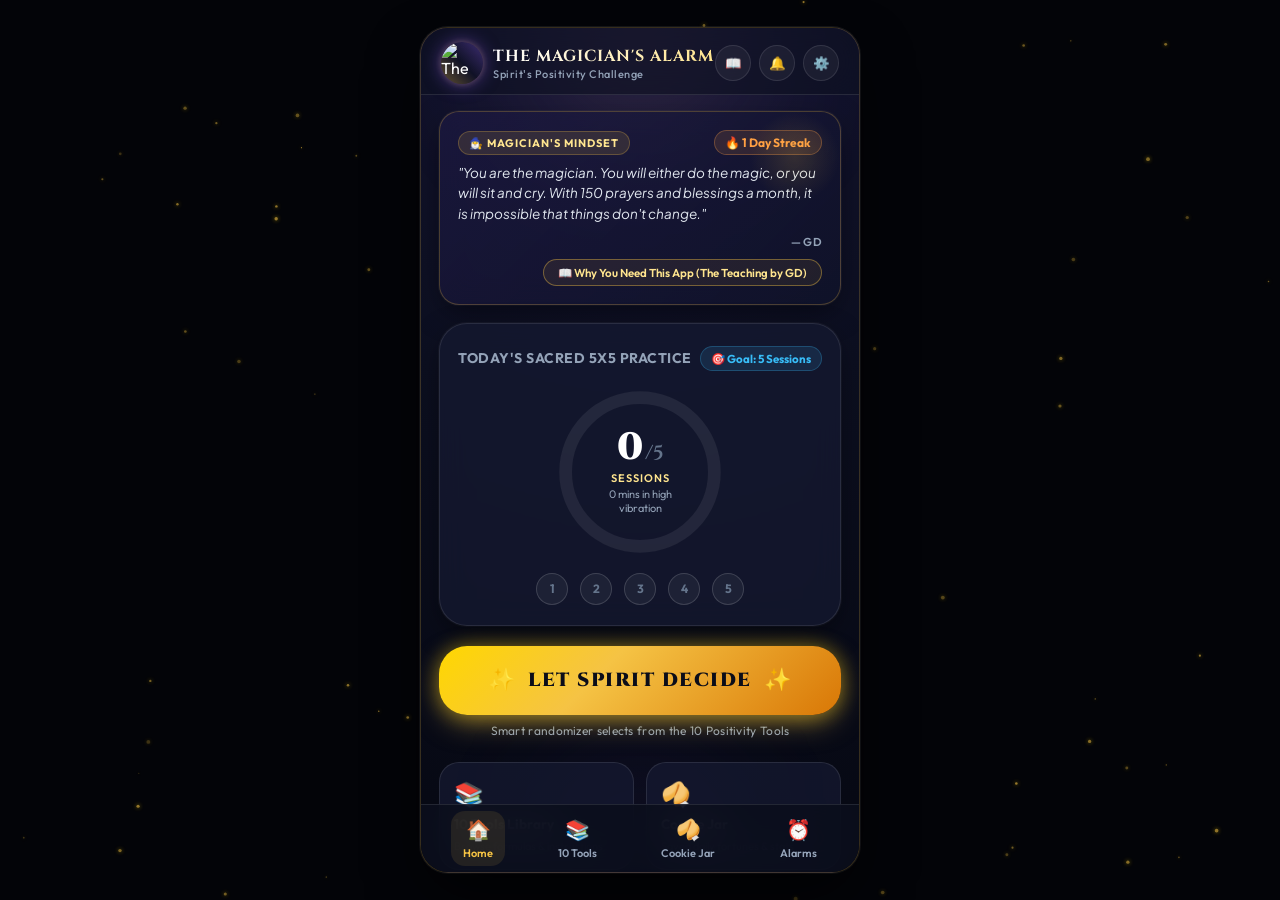
==== android-project/app/src/main/assets/index.html @ 420bc9e2 "Update index.html" ====
<!DOCTYPE html>
<html lang="en">
<head>
  <meta charset="UTF-8">
  <meta name="viewport" content="width=device-width, initial-scale=1.0, maximum-scale=1.0, user-scalable=no">
  <meta name="theme-color" content="#0b0d19">
  <meta name="apple-mobile-web-app-capable" content="yes">
  <meta name="apple-mobile-web-app-status-bar-style" content="black-translucent">
  <meta name="description" content="The Magician's Alarm - Complete 5 daily 5-minute positivity rituals. Let Spirit decide your sacred tool and unlock daily fortune wisdom.">
  <title>The Magician's Alarm • Spirit's Positivity Challenge</title>
  
  <link rel="manifest" href="manifest.json">
  <link rel="apple-touch-icon" href="apple-touch-icon.png">
  <link rel="icon" type="image/png" sizes="64x64" href="favicon.png">
  <link rel="stylesheet" href="style.css">
  <script>
    if ('serviceWorker' in navigator) {
      window.addEventListener('load', () => {
        navigator.serviceWorker.register('./sw.js')
          .then(reg => {
            reg.update();
            console.log('ServiceWorker registered:', reg.scope);
          })
          .catch(err => console.log('ServiceWorker error:', err));
      });
    }
  </script>
</head>
<body>

  <!-- Animated Cosmic Particles Canvas -->
  <canvas id="cosmic-canvas"></canvas>

  <!-- Mobile Viewport Frame -->
  <div class="app-viewport">
    
    <!-- Ambient Cosmic Auras -->
    <div class="ambient-glow top-gold"></div>
    <div class="ambient-glow bottom-purple"></div>

    <!-- App Header -->
    <header class="app-header">
      <div class="header-brand">
        <div class="header-icon-badge">
          <img src="icon-192.png" alt="The Magician's Alarm Logo" class="header-logo-img" onerror="this.onerror=null; this.src='logo.png';">
        </div>
        <div class="header-title-group">
          <h1>The Magician's Alarm</h1>
          <div class="subtitle">Spirit's Positivity Challenge</div>
        </div>
      </div>
      <div class="header-actions">
        <button class="icon-btn" onclick="openTeachingModal()" title="Read The Teaching (Why You Need This App)">
          📖
        </button>
        <button class="icon-btn" onclick="testAlarmSound()" title="Test Alarm Chime">
          🔔
        </button>
        <button class="icon-btn" onclick="switchView('alarms-view')" title="Settings & Alarms">
          ⚙️
        </button>
      </div>
    </header>

    <!-- App Content Scrollable Views -->
    <main class="app-content">

      <!-- ================================================================= -->
      <!-- 1. HOME VIEW                                                      -->
      <!-- ================================================================= -->
      <section id="home-view" class="view-panel active">
        
        <!-- Magician Mindset Inspiration Banner -->
        <div class="magician-banner">
          <div class="banner-header">
            <span class="banner-tag">🧙‍♂️ Magician's Mindset</span>
            <span id="home-streak-badge" class="banner-streak-pill">🔥 1 Day Streak</span>
          </div>
          <div class="magician-quote">
            "You are the magician. You will either do the magic, or you will sit and cry. With 150 prayers and blessings a month, it is impossible that things don't change."
          </div>
          <div class="magician-author">— GD</div>
          <div style="margin-top: 10px; display: flex; justify-content: flex-end;">
            <button class="btn-secondary-glass" style="padding: 5px 14px; font-size: 11.5px; border-radius: 999px; color: var(--gold-light); border-color: rgba(245, 195, 68, 0.4); background: rgba(245, 195, 68, 0.08);" onclick="openTeachingModal()">
              📖 Why You Need This App (The Teaching by GD)
            </button>
          </div>
        </div>

        <!-- Daily 5x5 Progress Tracker Card -->
        <div class="progress-card">
          <div class="progress-header">
            <span class="progress-title">Today's Sacred 5x5 Practice</span>
            <span class="challenge-pill">🎯 Goal: 5 Sessions</span>
          </div>

          <!-- Circular SVG Radial Progress -->
          <div class="circle-progress-container">
            <svg class="circle-progress-svg" viewBox="0 0 160 160">
              <defs>
                <linearGradient id="goldGrad" x1="0%" y1="0%" x2="100%" y2="100%">
                  <stop offset="0%" stop-color="#ffd700" />
                  <stop offset="50%" stop-color="#f5c344" />
                  <stop offset="100%" stop-color="#d97706" />
                </linearGradient>
              </defs>
              <circle class="circle-progress-bg" cx="80" cy="80" r="70" />
              <circle id="home-progress-stroke" class="circle-progress-bar" cx="80" cy="80" r="70" />
            </svg>
            <div class="circle-inner-content">
              <div class="circle-session-count">
                <span id="home-completed-count">0</span>
                <span class="total-target">/5</span>
              </div>
              <div class="circle-label">Sessions</div>
              <div id="home-minutes-count" class="circle-minutes-badge">0 mins completed</div>
            </div>
          </div>

          <!-- 5 Session Beads -->
          <div id="home-session-beads" class="session-beads">
            <!-- Rendered by JS -->
          </div>
        </div>

        <!-- Pending / Evening Queue Alert Banner (shown if sessions postponed) -->
        <div id="home-pending-banner" class="pending-alert-banner" style="display: none;">
          <div class="pending-alert-info">
            <span class="pending-moon-icon">🌙</span>
            <div class="pending-alert-text">
              <h4>Bedtime Queue Active</h4>
              <p><span id="pending-count-number">0</span> practice(s) pending for tonight</p>
            </div>
          </div>
          <button class="btn-pending-action" onclick="startEveningQueue()">Clear Queue</button>
        </div>

        <!-- Daily Reward Claim Banner (if 5/5 complete) -->
        <div id="daily-reward-claim-box" class="pending-alert-banner" style="display: none; background: linear-gradient(135deg, rgba(217, 119, 6, 0.4) 0%, rgba(120, 53, 15, 0.6) 100%); border-color: #ffd700;">
          <div class="pending-alert-info">
            <span style="font-size: 26px;">🥠</span>
            <div class="pending-alert-text">
              <h4 style="color:#ffd700;">5/5 Complete! Fortune Ready</h4>
              <p style="color:#fde68a;">Tap to crack open today's divine reward</p>
            </div>
          </div>
          <button class="btn-primary-glow" style="padding: 6px 14px; font-size: 12px; border-radius: 999px;" onclick="openDailyRewardCeremony()">Crack Cookie</button>
        </div>

        <!-- PRIMARY CALL TO ACTION: LET SPIRIT DECIDE -->
        <div class="spirit-action-section">
          <button class="btn-let-spirit-decide" onclick="triggerLetSpiritDecide()">
            <span class="btn-spirit-sparkle">✨</span>
            <span>Let Spirit Decide</span>
            <span class="btn-spirit-sparkle">✨</span>
          </button>
          <div class="spirit-hint">Smart randomizer selects from the 10 Positivity Tools</div>
        </div>

        <!-- Quick Navigation Cards -->
        <div class="quick-cards-grid">
          <div class="quick-card" onclick="switchView('library-view')">
            <span class="quick-card-icon">📚</span>
            <span class="quick-card-title">10 Tools Library</span>
            <span class="quick-card-desc">Browse formulas & instructions</span>
          </div>
          <div class="quick-card" onclick="switchView('history-view')">
            <span class="quick-card-icon">🥠</span>
            <span class="quick-card-title">Cookie Jar</span>
            <span class="quick-card-desc">Saved daily fortunes & stats</span>
          </div>
          <div class="quick-card" onclick="switchView('alarms-view')">
            <span class="quick-card-icon">⏰</span>
            <span class="quick-card-title">5 Daily Alarms</span>
            <span class="quick-card-desc">Chimes & schedule setup</span>
          </div>
          <div class="quick-card" onclick="startEveningQueue()">
            <span class="quick-card-icon">🌙</span>
            <span class="quick-card-title">Night Routine</span>
            <span class="quick-card-desc">Finish pending bedtime practices</span>
          </div>
        </div>

        <!-- Next Alarm Status Badge -->
        <div class="next-alarm-badge">
          <span>🔔 Next Scheduled Alarm:</span>
          <span id="next-alarm-display" class="next-alarm-time">08:00 (Calculating...)</span>
        </div>

      </section>


      <!-- ================================================================= -->
      <!-- 2. PRACTICE SESSION VIEW (5-Minute Countdown Timer)               -->
      <!-- ================================================================= -->
      <section id="practice-view" class="view-panel">
        <div class="practice-view-container">
          
          <div>
            <div id="practice-tool-badge" class="practice-header-badge">
              Tool #1 • Healing & Blessing
            </div>
            <h2 id="practice-tool-heading" class="practice-tool-name">New Ho'oponopono</h2>
            <div id="practice-tool-tagline" class="practice-tool-sub">
              "I LOVE you. I SEE you. I HONOR you. I BLESS you."
            </div>
          </div>

          <!-- Circular 5-Min Timer Visualizer -->
          <div class="timer-radial-box">
            <svg class="timer-radial-svg" viewBox="0 0 220 220">
              <defs>
                <linearGradient id="goldGrad2" x1="0%" y1="0%" x2="100%" y2="100%">
                  <stop offset="0%" stop-color="#ffd700" />
                  <stop offset="50%" stop-color="#f5c344" />
                  <stop offset="100%" stop-color="#fbbf24" />
                </linearGradient>
              </defs>
              <circle class="timer-bg-track" cx="110" cy="110" r="95" />
              <circle id="timer-fg-fill" class="timer-fg-fill" cx="110" cy="110" r="95" />
            </svg>
            <div class="timer-center-core">
              <div id="timer-digits" class="timer-digits">05:00</div>
              <div id="timer-state-label" class="timer-state-label">MEDITATING...</div>
            </div>
          </div>

          <!-- Gentle Breathing Visual Indicator -->
          <div class="breathing-indicator">
            <div class="breath-circle-pulse"></div>
            <span>Breathe Deeply • Anchor the Light</span>
          </div>

          <!-- Rotating Sacred Practice Guide -->
          <div class="practice-guide-card">
            <div id="guide-step-title" class="guide-step-title">
              PRACTICE GUIDANCE (1/4)
            </div>
            <div id="guide-step-text" class="guide-step-text">
              Envision a person, place, or situation in your mind's eye and speak with feeling.
            </div>
          </div>

          <!-- Timer Controls -->
          <div class="timer-controls-row">
            <button class="btn-timer-ctrl" onclick="audioEngine.playZenChime()" title="Play Temple Bell">🔔</button>
            <button id="btn-timer-toggle" class="btn-timer-ctrl btn-timer-playpause" onclick="sessionTimer.pauseResume()" title="Pause / Resume">⏸️</button>
            <button class="btn-timer-ctrl" onclick="openPostponeModal()" title="Busy? Postpone session">🌙</button>
          </div>

          <button class="btn-postpone-link" onclick="openPostponeModal()">
            In a meeting or busy? Postpone or move to night queue
          </button>

        </div>
      </section>


      <!-- ================================================================= -->
      <!-- 3. 10-TOOL LIBRARY VIEW                                           -->
      <!-- ================================================================= -->
      <section id="library-view" class="view-panel">
        <div class="library-header-group">
          <h2 style="font-family: var(--font-serif); font-size: 20px; color: var(--gold-light); margin-bottom: 6px;">
            The 10 Positivity Tools
          </h2>
          <p style="font-size: 12.5px; color: var(--text-secondary); margin-bottom: 14px;">
            Master the sacred instruments to interrupt negativity and create daily miracles.
          </p>

          <!-- Teaching Document Quick Banner in Library View -->
          <div style="background: rgba(245, 195, 68, 0.08); border: 1px solid rgba(245, 195, 68, 0.3); border-radius: var(--radius-md); padding: 12px 14px; margin-bottom: 16px; display: flex; align-items: center; justify-content: space-between; gap: 10px;">
            <div>
              <div style="font-weight: 700; font-size: 13px; color: var(--gold-light);">📖 Spirit's Positivity Challenge</div>
              <div style="font-size: 11.5px; color: var(--text-secondary);">Read GD's original teaching & why we do the 5x5 ritual</div>
            </div>
            <button class="btn-primary-glow" style="padding: 6px 14px; font-size: 12px; white-space: nowrap;" onclick="openTeachingModal()">
              Read Guide
            </button>
          </div>

          <div class="library-search-box">
            <span class="search-icon">🔍</span>
            <input type="text" id="library-search-input" class="library-search-input" placeholder="Search tools or teachings...">
          </div>

          <div class="category-chips-row">
            <button class="category-chip active" onclick="renderToolsLibrary('All')">All Tools (10)</button>
            <button class="category-chip" onclick="renderToolsLibrary('Healing')">Healing & Blessing</button>
            <button class="category-chip" onclick="renderToolsLibrary('Manifestation')">Manifestation</button>
            <button class="category-chip" onclick="renderToolsLibrary('Peace')">Release & Peace</button>
            <button class="category-chip" onclick="renderToolsLibrary('Truth')">Highest Truth</button>
          </div>
        </div>

        <div id="tools-library-list" class="tool-list-container">
          <!-- Rendered dynamically by JS -->
        </div>
      </section>


      <!-- ================================================================= -->
      <!-- 4. HISTORY, STATS & FORTUNE COOKIE JAR                            -->
      <!-- ================================================================= -->
      <section id="history-view" class="view-panel">
        <h2 style="font-family: var(--font-serif); font-size: 20px; color: var(--gold-light); margin-bottom: 4px;">
          Progress & Cookie Jar
        </h2>
        <p style="font-size: 12px; color: var(--text-secondary); margin-bottom: 16px;">
          Your spiritual momentum and unlocked divine wisdom.
        </p>

        <!-- Stats Overview Cards -->
        <div style="display: grid; grid-template-columns: repeat(3, 1fr); gap: 8px; margin-bottom: 20px;">
          <div style="background: var(--bg-card); border: 1px solid var(--border-subtle); border-radius: var(--radius-md); padding: 12px; text-align: center;">
            <div id="stat-total-sessions" style="font-size: 20px; font-weight: 800; color: var(--gold-primary);">0</div>
            <div style="font-size: 10px; color: var(--text-muted); text-transform: uppercase;">Total Sessions</div>
          </div>
          <div style="background: var(--bg-card); border: 1px solid var(--border-subtle); border-radius: var(--radius-md); padding: 12px; text-align: center;">
            <div id="stat-total-minutes" style="font-size: 20px; font-weight: 800; color: var(--cyan-accent);">0m</div>
            <div style="font-size: 10px; color: var(--text-muted); text-transform: uppercase;">High Frequency</div>
          </div>
          <div style="background: var(--bg-card); border: 1px solid var(--border-subtle); border-radius: var(--radius-md); padding: 12px; text-align: center;">
            <div id="stat-streak" style="font-size: 20px; font-weight: 800; color: #ff9f43;">1 Day</div>
            <div style="font-size: 10px; color: var(--text-muted); text-transform: uppercase;">Streak</div>
          </div>
        </div>

        <!-- 30-Day Positivity Challenge Goal Snippet -->
        <div style="background: rgba(14, 17, 34, 0.6); border: 1px dashed var(--border-gold); border-radius: var(--radius-lg); padding: 14px; margin-bottom: 20px;">
          <div style="display: flex; justify-content: space-between; align-items: center; margin-bottom: 6px;">
            <span style="font-size: 12px; font-weight: 700; color: var(--gold-light);">30-Day Miracle Challenge</span>
            <span style="font-size: 11px; color: var(--text-secondary);">Target: 150 Practices</span>
          </div>
          <div style="font-size: 11.5px; color: #cbd5e1; line-height: 1.4;">
            "30 minutes a day for 30 days. Complete 150 sessions and see the miracles it brings into your life."
          </div>
        </div>

        <div class="settings-section-title">
          <span id="cookie-jar-title-badge">🥠 Unlocked Fortune Cookie Jar</span>
        </div>
        <div id="cookie-jar-grid" style="margin-bottom: 24px;">
          <!-- Rendered dynamically -->
        </div>

        <div class="settings-section-title">
          <span>📜 Today's Session History</span>
        </div>
        <div id="session-history-timeline">
          <!-- Rendered dynamically -->
        </div>
      </section>


      <!-- ================================================================= -->
      <!-- 5. ALARMS & SOUND SETTINGS VIEW                                   -->
      <!-- ================================================================= -->
      <section id="alarms-view" class="view-panel">
        <h2 style="font-family: var(--font-serif); font-size: 20px; color: var(--gold-light); margin-bottom: 4px;">
          Alarms & Sound Setup
        </h2>
        <p style="font-size: 12px; color: var(--text-secondary); margin-bottom: 16px;">
          Configure up to 5 daily positivity reminders and your bedtime queue.
        </p>

        <div class="settings-section-title">
          <span>⏰ 5 Daily Practice Reminders</span>
        </div>
        <div id="alarms-list-container" class="alarm-list-box">
          <!-- Rendered dynamically by JS -->
        </div>

        <div class="settings-section-title">
          <span>🌙 Bedtime / Evening Queue Alarm</span>
        </div>
        <div id="bedtime-alarm-row" class="alarm-row-item" style="margin-bottom: 20px;">
          <div class="alarm-time-group" onclick="editAlarmTime('bedtime')" style="cursor: pointer; flex: 1;">
            <button type="button" id="bedtime-time-btn" class="alarm-time-btn" onclick="editAlarmTime('bedtime'); event.stopPropagation();" title="Tap to change bedtime alarm">
              <span id="bedtime-time-text" class="alarm-time-text">10:00 PM</span>
              <span class="alarm-edit-badge">✏️ Edit</span>
            </button>
            <div>
              <div style="font-weight:700; font-size:13.5px; color:white;">Night Wrap-up</div>
              <div class="alarm-label-text">Surfaces unfinished sessions</div>
            </div>
          </div>
          <label class="switch" style="margin-left: 10px;">
            <input type="checkbox" id="bedtime-alarm-toggle" checked onchange="toggleBedtimeAlarm(this.checked)">
            <span class="slider"></span>
          </label>
        </div>

        <div class="settings-section-title">
          <span>🔔 Alarm Sound Choice</span>
        </div>
        <div id="sounds-grid" class="sound-selector-grid">
          <!-- Rendered by JS -->
        </div>

        <!-- Android & Samsung Native Permissions Section -->
        <div id="android-permissions-section" style="display: none;">
          <div class="settings-section-title">
            <span>⚡ Android & Samsung Alarm Permissions</span>
          </div>
          <div class="native-permissions-card">
            <div style="font-size: 11.5px; color: var(--gold-light); margin-bottom: 12px; line-height: 1.4;">
              🛡️ To guarantee your alarms ring over the lock screen, even in Silent Mode and when the phone is sleeping, enable these permissions:
            </div>

            <!-- Battery Optimization (Samsung Sleeping Apps) -->
            <div class="permission-row">
              <div class="permission-info">
                <span class="permission-title">🔋 Run in Background</span>
                <span class="permission-desc">Exempt from Battery Saver / Samsung Sleeping Apps</span>
              </div>
              <span id="perm-badge-battery" class="permission-badge missing" onclick="nativeRequestBattery()">Enable</span>
            </div>

            <!-- Exact Alarm -->
            <div class="permission-row">
              <div class="permission-info">
                <span class="permission-title">⏰ Exact Alarms</span>
                <span class="permission-desc">Wakes phone at the precise second (AlarmManager)</span>
              </div>
              <span id="perm-badge-exact" class="permission-badge missing" onclick="nativeRequestExactAlarm()">Enable</span>
            </div>

            <!-- Notifications -->
            <div class="permission-row">
              <div class="permission-info">
                <span class="permission-title">🔔 Alarm Notifications</span>
                <span class="permission-desc">High-priority full-screen alerts</span>
              </div>
              <span id="perm-badge-notif" class="permission-badge missing" onclick="nativeRequestNotifications()">Enable</span>
            </div>

            <!-- Lockscreen Overlay -->
            <div class="permission-row">
              <div class="permission-info">
                <span class="permission-title">📱 Lockscreen Pop-up</span>
                <span class="permission-desc">Show full alarm screen when phone is locked</span>
              </div>
              <span id="perm-badge-overlay" class="permission-badge missing" onclick="nativeRequestOverlay()">Enable</span>
            </div>

            <!-- Samsung Specific Device Care -->
            <div id="perm-row-samsung" class="permission-row" style="display: none;">
              <div class="permission-info">
                <span class="permission-title">🌌 Samsung Device Care</span>
                <span class="permission-desc">Ensure app is not in "Deep sleeping apps"</span>
              </div>
              <span class="permission-badge missing" onclick="nativeOpenSamsungDeviceCare()">Check</span>
            </div>

            <!-- 5-Second Test Button -->
            <button class="btn-test-native-alarm" onclick="runNative5SecTest()">
              <span>🔔</span>
              <span>Test Real Phone Alarm (5s Lock Screen Test)</span>
            </button>
          </div>
        </div>

        <div class="settings-section-title">
          <span>⚙️ Device Permissions & Local Storage</span>
        </div>
        <div style="display: flex; flex-direction: column; gap: 10px; margin-bottom: 24px;">
          <button class="btn-secondary-glass" onclick="requestNotificationPermission()">
            🔔 Request Push Notifications Permission
          </button>
          <button class="btn-secondary-glass" onclick="exportDataBackup()">
            💾 Export My Data (JSON Backup)
          </button>
          <label class="btn-secondary-glass" style="display: block; text-align: center; cursor: pointer;">
            📥 Import My Data (Restore Backup)
            <input type="file" accept=".json" style="display: none;" onchange="importDataBackup(this)">
          </label>
        </div>

        <div style="text-align: center; font-size: 11px; color: var(--text-muted); padding-bottom: 10px;">
          🔒 100% Local-First Data: All settings, streaks, and sessions remain strictly on your device.
        </div>
      </section>

    </main>

    <!-- Bottom Navigation Bar -->
    <nav class="app-nav-bar">
      <button class="nav-item active" data-view="home-view" onclick="switchView('home-view')">
        <span class="nav-item-icon">🏠</span>
        <span>Home</span>
      </button>
      <button class="nav-item" data-view="library-view" onclick="switchView('library-view')">
        <span class="nav-item-icon">📚</span>
        <span>10 Tools</span>
      </button>
      <button class="nav-item" data-view="history-view" onclick="switchView('history-view')">
        <span class="nav-item-icon">🥠</span>
        <span>Cookie Jar</span>
      </button>
      <button class="nav-item" data-view="alarms-view" onclick="switchView('alarms-view')">
        <span class="nav-item-icon">⏰</span>
        <span>Alarms</span>
      </button>
    </nav>

  </div>


  <!-- ===================================================================== -->
  <!-- MODALS & CEREMONIES                                                   -->
  <!-- ===================================================================== -->

  <!-- 1. SPIRIT SELECTION CEREMONY MODAL -->
  <div id="spirit-ceremony-modal" class="modal-overlay">
    <div class="ceremony-card">
      <div class="ceremony-orb-container">
        <div class="spinning-ring"></div>
        <div class="spinning-ring reverse"></div>
        <div id="ceremony-orb-icon" class="ceremony-orb">✨</div>
      </div>

      <div class="ceremony-tag">Spirit Has Decided</div>
      <h3 id="ceremony-tool-title" class="chosen-tool-title">Seeking Guidance...</h3>
      
      <div id="ceremony-tool-quote" class="chosen-tool-quote">
        Aligning with your highest vibration...
      </div>

      <div class="locked-notice-pill">
        🔒 Selection is locked for this session
      </div>

      <div class="ceremony-actions">
        <button id="ceremony-start-btn" class="btn-primary-glow" onclick="startPracticeFromSpirit()">
          Begin 5-Minute Practice
        </button>
        <button class="btn-secondary-glass" onclick="openPostponeModal()">
          Can't Do It Right Now? Postpone
        </button>
        <button class="btn-secondary-glass" style="border-color: transparent; color: var(--text-muted); font-size: 13px;" onclick="closeSpiritCeremonyModal()">
          ✕ Close / Back to Home
        </button>
      </div>
    </div>
  </div>


  <!-- 2. POSTPONE / BUSY OPTIONS MODAL -->
  <div id="postpone-modal" class="modal-overlay">
    <div class="ceremony-card" style="border-color: rgba(168, 85, 247, 0.6);">
      <div style="font-size: 36px; margin-bottom: 10px;">🌙</div>
      <h3 style="font-family: var(--font-serif); font-size: 20px; color: white; margin-bottom: 6px;">
        When Would You Like To Practice?
      </h3>
      <p style="font-size: 12.5px; color: var(--text-secondary); margin-bottom: 20px;">
        Missed reminders are never a failure. Postpone gracefully to maintain your momentum.
      </p>

      <div style="display: flex; flex-direction: column; gap: 10px;">
        <button class="btn-primary-glow" style="background: linear-gradient(135deg, #a855f7 0%, #7c3aed 100%);" onclick="postponeToTonight()">
          🌙 Do It Tonight (Bedtime Queue)
        </button>
        <button class="btn-secondary-glass" onclick="snoozeSession(15)">
          ⏰ Remind Me in 15 Minutes
        </button>
        <button class="btn-secondary-glass" onclick="snoozeSession(30)">
          ⏰ Remind Me in 30 Minutes
        </button>
        <button class="btn-secondary-glass" onclick="snoozeSession(60)">
          ⏰ Remind Me in 1 Hour
        </button>
        <button class="btn-secondary-glass" style="border-color: transparent; color: var(--text-muted);" onclick="closePostponeModal()">
          Cancel / Resume Practice
        </button>
      </div>
    </div>
  </div>


  <!-- 3. SESSION COMPLETED CELEBRATION MODAL -->
  <div id="session-completed-modal" class="modal-overlay">
    <div class="ceremony-card">
      <div style="font-size: 46px; margin-bottom: 12px;">🌟</div>
      <div class="ceremony-tag">Practice Complete</div>
      <h3 id="completed-count-heading" class="chosen-tool-title">1 of 5 Completed Today!</h3>
      <p id="completed-subtext" style="font-size: 13px; color: #cbd5e1; margin-bottom: 20px; line-height: 1.4;">
        You invested 5 powerful minutes in high vibration.
      </p>

      <div id="completed-daily-reward-unlock" style="display: none; background: rgba(245, 195, 68, 0.15); border: 1px solid var(--gold-primary); border-radius: var(--radius-md); padding: 14px; margin-bottom: 20px;">
        <div style="font-size: 24px; margin-bottom: 4px;">🥠</div>
        <div style="font-weight: 800; font-size: 14px; color: var(--gold-light);">Daily Goal Reached (5/5)!</div>
        <div style="font-size: 12px; color: #e2e8f0; margin-bottom: 10px;">Your Daily Fortune Cookie reward is unlocked!</div>
        <button class="btn-primary-glow" style="padding: 10px 18px; font-size: 13px;" onclick="closeCompletedModal(); openDailyRewardCeremony();">
          Crack Your Fortune Cookie
        </button>
      </div>

      <button class="btn-primary-glow" onclick="closeCompletedModal()">
        Return to Home
      </button>
    </div>
  </div>


  <!-- 4. DAILY REWARD FORTUNE COOKIE CEREMONY MODAL -->
  <div id="daily-reward-modal" class="modal-overlay">
    <div class="reward-modal-card">
      <div class="reward-stars-badge">✨ Daily 5/5 Reward Unlocked ✨</div>
      <h3 class="reward-title">The Magician's Fortune</h3>
      <div class="reward-subtitle">Tap the divine fortune cookie to reveal today's miracle prophecy</div>

      <div class="cookie-interactive-area" onclick="crackFortuneCookie()">
        <svg id="fortune-cookie-graphic" class="cookie-svg-wrapper" viewBox="0 0 200 160">
          <defs>
            <linearGradient id="cookieGrad" x1="0%" y1="0%" x2="100%" y2="100%">
              <stop offset="0%" stop-color="#fed7aa" />
              <stop offset="40%" stop-color="#f59e0b" />
              <stop offset="100%" stop-color="#b45309" />
            </linearGradient>
          </defs>
          <!-- Left crescent half -->
          <path d="M40 90 C30 50 70 20 100 40 C70 60 50 110 90 130 C60 130 45 110 40 90 Z" fill="url(#cookieGrad)" stroke="#78350f" stroke-width="2"/>
          <!-- Right crescent half -->
          <path d="M160 90 C170 50 130 20 100 40 C130 60 150 110 110 130 C140 130 155 110 160 90 Z" fill="url(#cookieGrad)" stroke="#78350f" stroke-width="2"/>
          <!-- Center Fold -->
          <path d="M100 40 Q95 85 100 130" stroke="#78350f" stroke-width="4" stroke-linecap="round" fill="none"/>
        </svg>
      </div>

      <div id="cookie-tap-hint" class="cookie-tap-hint">
        👆 Tap Cookie to Crack Open
      </div>

      <!-- Revealed Fortune Paper Slip -->
      <div id="revealed-fortune-slip" class="revealed-fortune-slip">
        <div id="fortune-slip-tag" class="slip-tag">Miracle Prophecy</div>
        <div id="fortune-slip-quote" class="slip-text">
          "You are the magician. Today you shifted reality from fear to light."
        </div>
        <div class="slip-affirmation">— Spirit's Positivity Challenge</div>
      </div>

      <div style="display: flex; flex-direction: column; gap: 10px;">
        <button class="btn-primary-glow" onclick="closeDailyRewardModal()">
          Collect & Save to Cookie Jar
        </button>
      </div>
    </div>
  </div>


  <!-- ================================================================= -->
  <!-- 4.5. SACRED TEACHING DOCUMENT MODAL ("SPIRIT'S POSITIVITY CHALLENGE") -->
  <!-- ================================================================= -->
  <div id="teaching-doc-modal" class="modal-overlay">
    <div class="teaching-modal-card">
      <div class="teaching-modal-header">
        <div class="teaching-header-text">
          <h3>SPIRIT’S POSITIVITY CHALLENGE</h3>
          <p>By GD • The Sacred Purpose of This App</p>
        </div>
        <button class="teaching-close-btn" onclick="closeTeachingModal()" title="Close Reader">✕</button>
      </div>

      <div class="teaching-modal-body">

        <!-- Highlight Callout -->
        <div class="teaching-callout">
          "Our job as sadhaks is to deny reality to negativity and doom in this moment."
        </div>

        <div class="teaching-section-heading">
          <span>🌌</span> 1. The Call & The Collective Shift
        </div>
        <p style="margin-bottom: 12px;">
          <strong>GD:</strong> Currently, there’s a tired, hopeless <em>‘whatever’</em> feeling in the collective—<em>Nothing I do is going to make any difference so what’s the point? Hamara kuch nahin ho sakta. Sab khatam ho gaya.</em>
        </p>
        <p style="margin-bottom: 12px;">
          The earth’s greatest glory is yet to come but a section of the media, especially social media, is presenting every shift as proof of end-times. Another part of social media is waiting for some savior: a solar flash or new technology or alien intervention. One side says nothing can be done, the other says someone else will do it for us. Both are doing the same work of making us feel bleak and hopeless.
        </p>
        <p style="margin-bottom: 12px; color: var(--gold-light); font-weight: 600;">
          Our job as sadhaks is to align and agree with neither side.<br>
          Our job is to deny reality to negativity and doom in this moment.
        </p>
        <p style="margin-bottom: 12px;">
          The collective darkness is heavy right now so it feels like it's harder to get out of it at times. But the contrast, whenever you do step out, is equally fantastic. When you rise out of it, you instantly feel light and happy.
        </p>
        <p style="margin-bottom: 16px;">
          Anytime I get any negative thought these days, Spirit pauses me and says <em>"Okay, now is the time to go out and do something positive for five minutes."</em> Then I go out to the balcony and don’t come back inside for five minutes, until the rampage of positivity is done.
        </p>

        <div class="teaching-section-heading">
          <span>🧙‍♂️</span> 2. The 5x5 Practice & The Magician's Law
        </div>
        <p style="margin-bottom: 12px;">
          The practice Spirit is suggesting for all of us now is to be <strong>actively positive five times a day for five minutes each</strong>.
        </p>
        <p style="margin-bottom: 12px;">
          That’s less than half an hour in a day. Whenever you get stuck in any problem—with your family, your neighbour, on the street—remember you have five to complete. Instead of going into panic or depression, argument or analysis, go straight into prayer, blessing and manifestation.
        </p>
        <p style="margin-bottom: 12px;">
          If you complete five every day, you will have done <strong>150 prayers and blessings in a month</strong>, and you will see the miracles it brings into your life. It’s so simple: <strong>30 minutes a day for 30 days</strong>. No blaming God, no blaming spirituality, no blaming the world—
        </p>
        
        <div class="teaching-callout" style="border-left-color: #38bdf8; color: #bae6fd;">
          "You are the magician. You will either do the magic, or you will sit and cry. If you open up as a magician, you will see things changing around you. With 150 prayers and blessings, it’s impossible that things don’t change. It’s impossible."
        </div>

        <p style="margin-bottom: 16px;">
          Why be afraid of the future when the power to create it is with us? We don’t use the power and then we blame God.
        </p>

        <div class="teaching-section-heading">
          <span>✨</span> 3. The 10 Sacred Superpower Tools
        </div>
        <p style="margin-bottom: 14px; font-size: 13px; color: var(--text-secondary);">
          If you are wondering what to do in those five minutes, here are ten options:
        </p>

        <div class="teaching-tool-card">
          <div class="teaching-tool-title">1. New Ho’oponopono</div>
          <div class="teaching-tool-desc">
            <em>"I LOVE you. I SEE you. I HONOR you. I BLESS you."</em> Say these lines with feeling for different people who are in your field of Consciousness. If you are upset with someone, say it three times for that person. You can say this for your house, your business and your child’s school too.
          </div>
        </div>

        <div class="teaching-tool-card">
          <div class="teaching-tool-title">2. Prayer (The Double Request)</div>
          <div class="teaching-tool-desc">
            Communicate from the heart to God, Spirit, Babaji, Jesus, Mother Mary, archangels and guides and ask for help in any matter. The highest form of prayer asks for God. It’s a double request: The first part says <em>"I am ready for God, please come."</em> The second part says that <em>"if there’s anything blocking this, please let me see it."</em>
          </div>
        </div>

        <div class="teaching-tool-card">
          <div class="teaching-tool-title">3. Forgiveness (Dual-Forgiveness)</div>
          <div class="teaching-tool-desc">
            Spirit keeps reminding us: <em>Grievance is the only thing that keeps you away from Heaven.</em> The desire to be angry at God takes away this ever-present Heaven. Forgiveness restores us to Heaven. So if you feel like you are unable to bless or pray for someone, go straight to dual-forgiveness. For example: <em>"I forgive you for being so scared and confused. I forgive me for being so scared and confused."</em>
          </div>
        </div>

        <div class="teaching-tool-card">
          <div class="teaching-tool-title">4. Gratitude</div>
          <div class="teaching-tool-desc">
            Appreciate what you already have in your life in this moment: a roof over your head, food, family, clothes, money in the bank. That’s better than many on the planet right now. Be grateful for that.
          </div>
        </div>

        <div class="teaching-tool-card">
          <div class="teaching-tool-title">5. ‘Thank you God for…’ (Advance Manifestation)</div>
          <div class="teaching-tool-desc">
            Thanking God in advance is a manifestation technique to frame your problem as if it’s already solved, even though in ‘reality’ it’s not occurred already. For example: <em>"Thank you God in advance for fixing my knees. Thank you God in advance for making this house situation so easy for me."</em>
          </div>
        </div>

        <div class="teaching-tool-card">
          <div class="teaching-tool-title">6. ‘Wouldn’t it be nice if…’</div>
          <div class="teaching-tool-desc">
            Instead of pushing others around you and the world to change, gently speak what you wish to see. For example: <em>"Wouldn’t it be nice if my son could love himself instead of feeling guilty? Wouldn’t it be nice if my mother could forgive my father?"</em>
          </div>
        </div>

        <div class="teaching-tool-card">
          <div class="teaching-tool-title">7. Affirmations</div>
          <div class="teaching-tool-desc">
            Speaking affirmation with quietness and confidence is very powerful. If the mind is in a fighting mood, don’t try to outshout the negativity with your positivity. That’s missing the point. If the resistance is too strong and you can’t bring yourself to think of any affirmations, begin by listening to affirmations for five minutes. Even that will make you feel better.
          </div>
        </div>

        <div class="teaching-tool-card">
          <div class="teaching-tool-title">8. Handing It Over</div>
          <div class="teaching-tool-desc">
            If nothing makes sense, call Spirit in. Surrender the situation. Don’t struggle to solve problems from a split mind which is confused and guilty. Be willing to see the problem—and you as you perceive yourself—are both illusions. Ask Spirit to dissolve all your errors of perception and to restore perfect peace.
          </div>
        </div>

        <div class="teaching-tool-card">
          <div class="teaching-tool-title">9. Blessing</div>
          <div class="teaching-tool-desc">
            Speak blessings for individuals, for the world, even for AI. Whatever you are worried about in the world, you can bless. For example: <em>"May you be happy. May you experience the peace of God."</em>
          </div>
        </div>

        <div class="teaching-tool-card">
          <div class="teaching-tool-title">10. Declaring the Highest Truth</div>
          <div class="teaching-tool-desc">
            At the end of every session, always declare the highest truth for others. Otherwise we sometimes see them as victims even while we are blessing them or praying for them. So we can start with blessings but end with the highest declarations:<br>
            • <em>I am the Light. You are the Light.</em><br>
            • <em>I am complete, You are complete.</em><br>
            • <em>I am a beautiful creation of God. You are a beautiful creation of God.</em><br>
            • <em>I deserve perfect happiness. You deserve perfect happiness.</em><br>
            • <em>I am one with God. You are one with God.</em><br>
            • <em>So you don’t actually need anything—we are just dreaming a dream.</em><br>
            • <em>May they recognise their oneness and completion and be happy in every situation.</em>
          </div>
        </div>

        <div class="teaching-section-heading">
          <span>🕯️</span> 4. Sustaining the Power & Being the Lighthouse
        </div>
        <p style="margin-bottom: 12px;">
          These ten tools should be on hand through the day. The moment you feel a negative feeling coming on, catch one of them. See whichever one helps. You can do just one of these for the full five-minute session, or different combinations, whatever works for you.
        </p>
        <p style="margin-bottom: 12px;">
          <strong>How do you know it’s working?</strong> If it’s fake mental positivity or bypassing, you won’t feel it. If the positive rampage is done properly, you get a feeling of the future in that moment. You will feel the joy of it.
        </p>
        <p style="margin-bottom: 12px;">
          We have all the knowledge. Now we have to put it into practice. Who’s going to do it? <strong>Only you. We are magicians.</strong> But if the magician gets depressed and lazy and stops using his gifts, not only does he drown, he takes others down with him—and if he’s really clever, he tells the others that he’s drowning because of them!
        </p>
        <p style="margin-bottom: 12px;">
          It’s not the situation that’s making us helpless—not using our gifts is what makes us helpless. So use these superpowers daily. <strong>If you don’t finish five during the day then in the night, before sleeping, finish the five.</strong> If you have a problem, apply it there first. If you have a smooth day, send blessings and prayers for others who are struggling around you: for your family, for your house, for your children and your staff.
        </p>
        <p style="margin-bottom: 12px;">
          <strong>Stretch each session for five minutes.</strong> Sometimes we finish it too quickly. The power is in sustaining. If you can sustain a thought for around five minutes, it gets manifested. It’s an investment of half an hour a day. And if we can't give that much to God, how can we blame God and say spirituality failed? You failed yourself. You didn’t follow the basics. Being grateful for each day. Blessing others during the day. Forgiving others before sleep.
        </p>
        <p style="margin-bottom: 12px;">
          The main function of all these is to <strong>interrupt the negative stream</strong>. Spirit says this is the responsibility of the seeker at this time. Otherwise, once the negativity starts, it goes on for hours. When the dark mood takes over, it feels easy and natural to slide with it. Changing direction takes a firm decision. But in five minutes, you can completely switch situations in your life and in your body. If we are in the right space, we can immediately shift the problem before the frequency of the problem settles down.
        </p>
        <p style="margin-bottom: 12px;">
          The strange aches and pain we feel in our bodies are these frequencies which have settled down. We agreed with them over months and years. Slowly, slowly they began settling in the body. And now it confirms itself. It’s like you allowed a loudspeaker inside your house and now the loudspeaker is going to keep asserting <em>‘It’s all useless! It’s all hopeless!’</em>
        </p>
        <p style="margin-bottom: 12px;">
          To step out of the collective gloom needs guts, the right tools and practise in handling this. A newcomer who has never experienced this shift will flounder. He will be carried away by the collective mind. We have been healing, clearing, meditating; it’s like we have been going to the gym everyday, and these muscles have developed. Now is the time to be diligent about it. Keep reminders on your phone for whatever times in the day work for you if required. Keep a timer for five minutes so you don’t stop after a few seconds.
        </p>

        <div class="teaching-callout" style="border-left-color: var(--gold-primary); color: var(--gold-light); margin-top: 18px;">
          "Every time we do it, it becomes a little easier. When we start seeing the miracles in our life, we get more confidence. The highest miracle to ask for is that we can be in this miracle space 24/7. We want to expand the five minutes to the entire day. We were meant to be the lighthouse in this darkness."
          <div style="text-align: right; margin-top: 6px; font-weight: bold;">— GD</div>
        </div>

      </div>

      <div class="teaching-modal-footer">
        <button class="btn-primary-glow" style="width: 100%;" onclick="closeTeachingModal()">
          Close & Begin Practice ✨
        </button>
      </div>
    </div>
  </div>


  <!-- ================================================================= -->
  <!-- 4.8. NATIVE ANDROID PERMISSIONS SETUP MODAL                      -->
  <!-- ================================================================= -->
  <div id="native-permissions-modal" class="modal-overlay">
    <div class="ceremony-card" style="border-color: var(--gold-primary); max-width: 440px; text-align: left;">
      <div style="text-align: center; margin-bottom: 12px;">
        <span style="font-size: 40px;">⚡</span>
        <h3 style="font-family: var(--font-serif); font-size: 19px; color: var(--gold-light); margin-top: 6px;">
          Enable Background Alarms
        </h3>
        <p style="font-size: 12px; color: #cbd5e1; margin-top: 4px;">
          To ring reliably on Samsung & Android when locked or in Silent mode:
        </p>
      </div>

      <div style="display: flex; flex-direction: column; gap: 8px; margin-bottom: 16px;">
        <div class="permission-row" style="padding: 6px 0;">
          <div class="permission-info">
            <span class="permission-title">🔋 Run in Background</span>
            <span class="permission-desc">Prevents Samsung from sleeping alarms</span>
          </div>
          <button class="btn-primary-glow" style="padding: 4px 12px; font-size: 11px;" onclick="nativeRequestBattery()">Grant</button>
        </div>
        <div class="permission-row" style="padding: 6px 0;">
          <div class="permission-info">
            <span class="permission-title">⏰ Exact Alarms</span>
            <span class="permission-desc">Wakes phone at the scheduled second</span>
          </div>
          <button class="btn-primary-glow" style="padding: 4px 12px; font-size: 11px;" onclick="nativeRequestExactAlarm()">Grant</button>
        </div>
        <div class="permission-row" style="padding: 6px 0;">
          <div class="permission-info">
            <span class="permission-title">📱 Lockscreen Pop-up</span>
            <span class="permission-desc">Shows alarm UI over locked screen</span>
          </div>
          <button class="btn-primary-glow" style="padding: 4px 12px; font-size: 11px;" onclick="nativeRequestOverlay()">Grant</button>
        </div>
        <div class="permission-row" style="padding: 6px 0;">
          <div class="permission-info">
            <span class="permission-title">🔔 Notifications</span>
            <span class="permission-desc">High-priority alarm alerts</span>
          </div>
          <button class="btn-primary-glow" style="padding: 4px 12px; font-size: 11px;" onclick="nativeRequestNotifications()">Grant</button>
        </div>
      </div>

      <button class="btn-primary-glow" style="width: 100%;" onclick="closeNativePermissionsModal()">
        Done / All Set ✨
      </button>
    </div>
  </div>

  <!-- Custom Interactive Time Picker Modal -->
  <div id="time-picker-modal" class="modal-overlay">
    <div class="modal-card time-picker-card">
      <div class="modal-header">
        <h3 id="time-picker-title" style="font-family: var(--font-serif); font-size: 19px; color: var(--gold-light);">Set Reminder Time</h3>
        <button class="modal-close-btn" onclick="closeTimePickerModal()">&times;</button>
      </div>
      <div class="time-picker-body">
        <div class="time-picker-stepper-row">
          <!-- Hours -->
          <div class="stepper-col">
            <label class="stepper-label">Hour</label>
            <div class="stepper-controls">
              <button class="stepper-btn" onclick="stepTimePickerHour(1)">▲</button>
              <div id="picker-hour-display" class="stepper-val">07</div>
              <button class="stepper-btn" onclick="stepTimePickerHour(-1)">▼</button>
            </div>
          </div>
          <div class="stepper-colon">:</div>
          <!-- Minutes -->
          <div class="stepper-col">
            <label class="stepper-label">Minute</label>
            <div class="stepper-controls">
              <button class="stepper-btn" onclick="stepTimePickerMinute(5)">▲</button>
              <div id="picker-min-display" class="stepper-val">00</div>
              <button class="stepper-btn" onclick="stepTimePickerMinute(-5)">▼</button>
            </div>
          </div>
          <!-- AM / PM Toggle -->
          <div class="stepper-col am-pm-col">
            <label class="stepper-label">Period</label>
            <div class="am-pm-toggle-box">
              <button id="picker-am-btn" class="period-btn active" onclick="setTimePickerPeriod('AM')">AM</button>
              <button id="picker-pm-btn" class="period-btn" onclick="setTimePickerPeriod('PM')">PM</button>
            </div>
          </div>
        </div>

        <!-- Quick Preset Times -->
        <div class="time-presets-row">
          <button class="preset-chip" onclick="setTimePickerExplicit(7, 0, 'AM')">07:00 AM</button>
          <button class="preset-chip" onclick="setTimePickerExplicit(10, 0, 'AM')">10:00 AM</button>
          <button class="preset-chip" onclick="setTimePickerExplicit(1, 0, 'PM')">01:00 PM</button>
          <button class="preset-chip" onclick="setTimePickerExplicit(4, 30, 'PM')">04:30 PM</button>
          <button class="preset-chip" onclick="setTimePickerExplicit(7, 30, 'PM')">07:30 PM</button>
          <button class="preset-chip" onclick="setTimePickerExplicit(10, 0, 'PM')">10:00 PM</button>
        </div>

        <button class="btn-primary-action" style="width: 100%; margin-top: 18px;" onclick="saveSelectedTimePicker()">
          💾 Save &amp; Set Alarm
        </button>
      </div>
    </div>
  </div>

  <!-- 5. ALARM RINGING OVERLAY -->
  <div id="alarm-ringing-modal" class="alarm-ringing-modal">
    <div class="alarm-bell-icon">🔔</div>
    <h2 id="alarm-ringing-title" class="alarm-ringing-title">Time for Positivity Practice!</h2>
    <div id="alarm-ringing-sub" class="alarm-ringing-sub">
      Your scheduled 5-minute positivity reminder is ready.
    </div>

    <div style="display: flex; flex-direction: column; gap: 12px; width: 100%; max-width: 320px;">
      <button class="btn-primary-glow" onclick="startPracticeFromAlarm()">
        ✨ Let Spirit Decide Now
      </button>
      <button class="btn-secondary-glass" onclick="snoozeSession(15); dismissAlarmRinging();">
        ⏰ Remind in 15 Minutes
      </button>
      <button class="btn-secondary-glass" style="background: rgba(168, 85, 247, 0.2); border-color: #a855f7;" onclick="postponeToTonight(); dismissAlarmRinging();">
        🌙 Do It Tonight (Bedtime)
      </button>
    </div>
  </div>


  <!-- Floating Toast Notifications -->
  <div id="toast-notice" class="toast-notice">
    Notification text
  </div>

  <script src="app.js"></script>
</body>
</html>
---- android-project/app/src/main/assets/style.css ----
/* ==========================================================================
   THE MAGICIAN'S ALARM - GD
   Design System & Styling
   ========================================================================== */

@import url('https://fonts.googleapis.com/css2?family=Cinzel:wght@600;700;900&family=Outfit:wght@300;400;500;600;700;800&family=Plus+Jakarta+Sans:wght@400;500;600;700&display=swap');

:root {
  /* Color Palette - Cosmic Gold & Mystical Deep Indigo */
  --bg-dark: #070913;
  --bg-deep: #0e1122;
  --bg-card: rgba(22, 26, 50, 0.7);
  --bg-card-hover: rgba(30, 36, 68, 0.85);
  --bg-glass: rgba(255, 255, 255, 0.05);
  --bg-glass-strong: rgba(255, 255, 255, 0.1);
  --border-subtle: rgba(255, 255, 255, 0.1);
  --border-gold: rgba(245, 195, 68, 0.35);
  --border-gold-strong: rgba(245, 195, 68, 0.8);
  
  --gold-primary: #f5c344;
  --gold-light: #ffe58f;
  --gold-dark: #b8860b;
  --gold-gradient: linear-gradient(135deg, #ffd700 0%, #f5c344 50%, #e09e19 100%);
  --gold-glow: 0 0 25px rgba(245, 195, 68, 0.45);
  
  --purple-primary: #8b5cf6;
  --purple-glow: 0 0 25px rgba(139, 92, 246, 0.4);
  --purple-gradient: linear-gradient(135deg, #a855f7 0%, #7c3aed 50%, #4c1d95 100%);
  
  --cyan-accent: #38bdf8;
  --emerald-success: #10b981;
  --rose-accent: #f43f5e;
  --amber-warning: #f59e0b;

  --text-primary: #ffffff;
  --text-secondary: #94a3b8;
  --text-muted: #64748b;
  --text-gold: #fde047;

  --font-serif: 'Cinzel', Georgia, serif;
  --font-sans: 'Outfit', -apple-system, BlinkMacSystemFont, sans-serif;
  --font-body: 'Plus Jakarta Sans', sans-serif;

  --radius-sm: 8px;
  --radius-md: 14px;
  --radius-lg: 20px;
  --radius-xl: 28px;
  --radius-full: 9999px;

  --shadow-card: 0 10px 30px -5px rgba(0, 0, 0, 0.5), 0 0 1px 1px rgba(255, 255, 255, 0.05);
  --shadow-glow: 0 0 35px rgba(245, 195, 68, 0.25);
  --shadow-elevation: 0 20px 40px -15px rgba(0, 0, 0, 0.7);

  --transition-fast: 0.18s cubic-bezier(0.4, 0, 0.2, 1);
  --transition-smooth: 0.32s cubic-bezier(0.34, 1.56, 0.64, 1);
}

/* Reset & Base Styles */
* {
  margin: 0;
  padding: 0;
  box-sizing: border-box;
  -webkit-tap-highlight-color: transparent;
  user-select: none;
}

html, body {
  width: 100%;
  height: 100%;
  background-color: #030408;
  color: var(--text-primary);
  font-family: var(--font-sans);
  overflow-x: hidden;
  display: flex;
  justify-content: center;
  align-items: center;
}

input, textarea, select, button {
  font-family: inherit;
  color: inherit;
}

/* Cosmic Particle Background Canvas */
#cosmic-canvas {
  position: fixed;
  top: 0;
  left: 0;
  width: 100vw;
  height: 100vh;
  z-index: 0;
  pointer-events: none;
  opacity: 0.65;
}

/* Mobile Frame Container */
.app-viewport {
  position: relative;
  width: 100%;
  max-width: 440px;
  height: 100vh;
  max-height: 920px;
  background: radial-gradient(circle at 50% 0%, #171536 0%, #0c0f20 45%, #060812 100%);
  border-radius: 0;
  box-shadow: 0 25px 60px -10px rgba(0, 0, 0, 0.8), 0 0 0 1px rgba(255, 255, 255, 0.08);
  display: flex;
  flex-direction: column;
  overflow: hidden;
  z-index: 10;
}

@media (min-width: 500px) {
  .app-viewport {
    height: 94vh;
    border-radius: var(--radius-xl);
    border: 1px solid rgba(245, 195, 68, 0.2);
  }
}

/* Cosmic Aura Ambient Glows */
.ambient-glow {
  position: absolute;
  border-radius: 50%;
  filter: blur(70px);
  pointer-events: none;
  z-index: 1;
}

.ambient-glow.top-gold {
  top: -60px;
  left: 50%;
  transform: translateX(-50%);
  width: 280px;
  height: 160px;
  background: radial-gradient(circle, rgba(245, 195, 68, 0.22) 0%, rgba(139, 92, 246, 0.15) 60%, transparent 100%);
}

.ambient-glow.bottom-purple {
  bottom: -40px;
  left: 50%;
  transform: translateX(-50%);
  width: 240px;
  height: 140px;
  background: radial-gradient(circle, rgba(139, 92, 246, 0.2) 0%, transparent 70%);
}

/* App Header */
.app-header {
  position: relative;
  z-index: 20;
  padding: 14px 20px 10px;
  display: flex;
  align-items: center;
  justify-content: space-between;
  background: rgba(14, 17, 34, 0.65);
  backdrop-filter: blur(16px);
  -webkit-backdrop-filter: blur(16px);
  border-bottom: 1px solid var(--border-subtle);
}

.header-brand {
  display: flex;
  align-items: center;
  gap: 10px;
}

.header-icon-badge {
  width: 42px;
  height: 42px;
  border-radius: 50%;
  background: transparent;
  display: flex;
  align-items: center;
  justify-content: center;
  position: relative;
  overflow: hidden;
  box-shadow: 0 0 18px rgba(139, 92, 246, 0.5), 0 0 6px rgba(245, 195, 68, 0.3);
}

.header-logo-img {
  width: 100%;
  height: 100%;
  object-fit: cover;
  border-radius: 50%;
  display: block;
}

.header-icon-badge::after {
  content: '';
  position: absolute;
  inset: -2px;
  border-radius: 50%;
  background: linear-gradient(45deg, rgba(245, 195, 68, 0.5), transparent, rgba(139, 92, 246, 0.5));
  z-index: -1;
  opacity: 0.8;
}

.header-title-group h1 {
  font-family: var(--font-serif);
  font-size: 16px;
  font-weight: 700;
  letter-spacing: 1px;
  color: var(--text-primary);
  text-transform: uppercase;
  background: linear-gradient(to right, #ffffff, #ffe58f);
  -webkit-background-clip: text;
  -webkit-text-fill-color: transparent;
}

.header-title-group .subtitle {
  font-size: 11px;
  font-weight: 500;
  color: var(--text-secondary);
  letter-spacing: 0.5px;
}

.header-actions {
  display: flex;
  align-items: center;
  gap: 8px;
}

.icon-btn {
  background: var(--bg-glass);
  border: 1px solid var(--border-subtle);
  color: var(--text-primary);
  width: 36px;
  height: 36px;
  border-radius: var(--radius-full);
  display: flex;
  align-items: center;
  justify-content: center;
  cursor: pointer;
  transition: var(--transition-fast);
  position: relative;
}

.icon-btn:hover {
  background: var(--bg-glass-strong);
  border-color: var(--gold-primary);
  color: var(--gold-primary);
  transform: translateY(-1px);
}

.icon-btn .badge-dot {
  position: absolute;
  top: 4px;
  right: 4px;
  width: 8px;
  height: 8px;
  border-radius: 50%;
  background: var(--gold-primary);
  box-shadow: 0 0 8px var(--gold-primary);
}

/* Main Content Views Area */
.app-content {
  flex: 1;
  position: relative;
  z-index: 10;
  overflow-y: auto;
  overflow-x: hidden;
  padding: 16px 18px 85px;
  scroll-behavior: smooth;
}

.app-content::-webkit-scrollbar {
  width: 4px;
}
.app-content::-webkit-scrollbar-thumb {
  background: rgba(255, 255, 255, 0.15);
  border-radius: 4px;
}

/* App Views Container */
.view-panel {
  display: none;
  animation: fadeInView 0.3s cubic-bezier(0.16, 1, 0.3, 1) forwards;
}

.view-panel.active {
  display: block;
}

@keyframes fadeInView {
  from {
    opacity: 0;
    transform: translateY(10px) scale(0.99);
  }
  to {
    opacity: 1;
    transform: translateY(0) scale(1);
  }
}

/* ==========================================================================
   Home View Components
   ========================================================================== */

/* Daily Quote & Magician Status Banner */
.magician-banner {
  position: relative;
  background: linear-gradient(135deg, rgba(30, 26, 68, 0.65) 0%, rgba(16, 19, 42, 0.8) 100%);
  border: 1px solid rgba(245, 195, 68, 0.25);
  border-radius: var(--radius-lg);
  padding: 18px;
  margin-bottom: 18px;
  box-shadow: var(--shadow-card);
  backdrop-filter: blur(12px);
  overflow: hidden;
}

.magician-banner::before {
  content: '';
  position: absolute;
  top: 0;
  right: 0;
  width: 90px;
  height: 90px;
  background: radial-gradient(circle, rgba(245, 195, 68, 0.15), transparent 70%);
  pointer-events: none;
}

.banner-header {
  display: flex;
  align-items: center;
  justify-content: space-between;
  margin-bottom: 8px;
}

.banner-tag {
  display: inline-flex;
  align-items: center;
  gap: 5px;
  font-size: 11px;
  font-weight: 700;
  text-transform: uppercase;
  letter-spacing: 1px;
  color: var(--gold-light);
  background: rgba(245, 195, 68, 0.12);
  padding: 4px 10px;
  border-radius: var(--radius-full);
  border: 1px solid rgba(245, 195, 68, 0.25);
}

.banner-streak-pill {
  display: inline-flex;
  align-items: center;
  gap: 5px;
  font-size: 12px;
  font-weight: 700;
  color: #ff9f43;
  background: rgba(255, 159, 67, 0.12);
  padding: 4px 10px;
  border-radius: var(--radius-full);
  border: 1px solid rgba(255, 159, 67, 0.3);
}

.magician-quote {
  font-family: var(--font-body);
  font-size: 13.5px;
  font-style: italic;
  line-height: 1.5;
  color: #e2e8f0;
  margin-bottom: 10px;
}

.magician-author {
  font-size: 11.5px;
  font-weight: 600;
  color: var(--text-secondary);
  text-align: right;
  letter-spacing: 0.3px;
}

/* Daily 5x5 Progress Card */
.progress-card {
  position: relative;
  background: var(--bg-card);
  border: 1px solid var(--border-subtle);
  border-radius: var(--radius-xl);
  padding: 22px 18px 20px;
  margin-bottom: 20px;
  box-shadow: var(--shadow-card);
  backdrop-filter: blur(14px);
  text-align: center;
}

.progress-header {
  display: flex;
  justify-content: space-between;
  align-items: center;
  margin-bottom: 16px;
}

.progress-title {
  font-size: 14px;
  font-weight: 700;
  letter-spacing: 0.5px;
  text-transform: uppercase;
  color: var(--text-secondary);
}

.challenge-pill {
  font-size: 11.5px;
  font-weight: 700;
  color: var(--cyan-accent);
  background: rgba(56, 189, 248, 0.12);
  padding: 4px 10px;
  border-radius: var(--radius-full);
  border: 1px solid rgba(56, 189, 248, 0.25);
}

/* Circular SVG Progress */
.circle-progress-container {
  position: relative;
  width: 170px;
  height: 170px;
  margin: 0 auto 16px;
}

.circle-progress-svg {
  width: 100%;
  height: 100%;
  transform: rotate(-90deg);
}

.circle-progress-bg {
  fill: none;
  stroke: rgba(255, 255, 255, 0.07);
  stroke-width: 12;
}

.circle-progress-bar {
  fill: none;
  stroke: url(#goldGrad);
  stroke-width: 12;
  stroke-linecap: round;
  stroke-dasharray: 440;
  stroke-dashoffset: 440;
  transition: stroke-dashoffset 0.8s cubic-bezier(0.34, 1.56, 0.64, 1);
  filter: drop-shadow(0 0 8px rgba(245, 195, 68, 0.6));
}

.circle-inner-content {
  position: absolute;
  top: 50%;
  left: 50%;
  transform: translate(-50%, -50%);
  text-align: center;
}

.circle-session-count {
  font-family: var(--font-serif);
  font-size: 38px;
  font-weight: 900;
  line-height: 1;
  color: var(--text-primary);
  display: flex;
  align-items: baseline;
  justify-content: center;
  gap: 2px;
}

.circle-session-count .total-target {
  font-size: 20px;
  color: var(--text-muted);
  font-weight: 600;
}

.circle-label {
  font-size: 11px;
  font-weight: 600;
  color: var(--gold-light);
  letter-spacing: 1px;
  text-transform: uppercase;
  margin-top: 4px;
}

.circle-minutes-badge {
  font-size: 11px;
  color: var(--text-secondary);
  margin-top: 2px;
}

/* Five Session Beads (Dots) */
.session-beads {
  display: flex;
  justify-content: center;
  align-items: center;
  gap: 12px;
  margin-top: 10px;
}

.session-bead {
  width: 32px;
  height: 32px;
  border-radius: 50%;
  background: rgba(255, 255, 255, 0.05);
  border: 1.5px solid rgba(255, 255, 255, 0.15);
  display: flex;
  align-items: center;
  justify-content: center;
  font-size: 12px;
  font-weight: 700;
  color: var(--text-muted);
  transition: var(--transition-smooth);
}

.session-bead.completed {
  background: var(--gold-gradient);
  border-color: #ffd700;
  color: #0b0d19;
  box-shadow: 0 0 14px rgba(245, 195, 68, 0.7);
  transform: scale(1.08);
}

.session-bead.pending {
  border-color: #a855f7;
  background: rgba(168, 85, 247, 0.2);
  color: #c084fc;
}

/* Pending Sessions Night Alert Banner */
.pending-alert-banner {
  background: linear-gradient(135deg, rgba(76, 29, 149, 0.6) 0%, rgba(30, 27, 75, 0.8) 100%);
  border: 1px solid rgba(168, 85, 247, 0.4);
  border-radius: var(--radius-lg);
  padding: 14px 16px;
  margin-bottom: 20px;
  display: flex;
  align-items: center;
  justify-content: space-between;
  gap: 12px;
  box-shadow: 0 8px 24px -6px rgba(124, 58, 237, 0.35);
  animation: subtlePulse 3s infinite ease-in-out;
}

@keyframes subtlePulse {
  0%, 100% { box-shadow: 0 8px 24px -6px rgba(124, 58, 237, 0.3); border-color: rgba(168, 85, 247, 0.4); }
  50% { box-shadow: 0 8px 30px 0px rgba(168, 85, 247, 0.55); border-color: rgba(216, 180, 254, 0.7); }
}

.pending-alert-info {
  display: flex;
  align-items: center;
  gap: 12px;
}

.pending-moon-icon {
  font-size: 24px;
}

.pending-alert-text h4 {
  font-size: 13.5px;
  font-weight: 700;
  color: #f3e8ff;
}

.pending-alert-text p {
  font-size: 11.5px;
  color: #d8b4fe;
}

.btn-pending-action {
  background: #a855f7;
  color: white;
  border: none;
  font-size: 12px;
  font-weight: 700;
  padding: 8px 14px;
  border-radius: var(--radius-full);
  cursor: pointer;
  white-space: nowrap;
  transition: var(--transition-fast);
  box-shadow: 0 0 12px rgba(168, 85, 247, 0.5);
}

.btn-pending-action:hover {
  background: #c084fc;
  transform: scale(1.04);
}

/* ==========================================================================
   PRIMARY ACTION: LET SPIRIT DECIDE BUTTON
   ========================================================================== */
.spirit-action-section {
  text-align: center;
  margin-bottom: 24px;
}

.btn-let-spirit-decide {
  position: relative;
  width: 100%;
  padding: 20px 24px;
  border: none;
  border-radius: var(--radius-xl);
  background: linear-gradient(135deg, #ffd700 0%, #f5c344 40%, #d97706 100%);
  color: #0b0d19;
  font-family: var(--font-serif);
  font-size: 19px;
  font-weight: 900;
  letter-spacing: 1.5px;
  text-transform: uppercase;
  cursor: pointer;
  display: flex;
  align-items: center;
  justify-content: center;
  gap: 12px;
  box-shadow: 0 10px 30px -5px rgba(245, 195, 68, 0.5), 0 0 20px rgba(255, 215, 0, 0.4);
  overflow: hidden;
  transition: var(--transition-smooth);
}

.btn-let-spirit-decide::before {
  content: '';
  position: absolute;
  top: -50%;
  left: -50%;
  width: 200%;
  height: 200%;
  background: radial-gradient(circle, rgba(255, 255, 255, 0.4) 0%, transparent 60%);
  transform: rotate(45deg);
  opacity: 0;
  transition: opacity 0.4s ease;
}

.btn-let-spirit-decide:hover {
  transform: translateY(-3px) scale(1.02);
  box-shadow: 0 14px 40px -5px rgba(245, 195, 68, 0.7), 0 0 35px rgba(255, 215, 0, 0.6);
}

.btn-let-spirit-decide:hover::before {
  opacity: 1;
}

.btn-let-spirit-decide:active {
  transform: translateY(1px) scale(0.98);
}

.btn-spirit-sparkle {
  font-size: 22px;
  animation: rotateSparkle 4s linear infinite;
}

@keyframes rotateSparkle {
  from { transform: rotate(0deg); }
  to { transform: rotate(360deg); }
}

.spirit-hint {
  font-size: 12px;
  color: var(--text-secondary);
  margin-top: 8px;
  letter-spacing: 0.3px;
}

/* Quick Navigation Cards Grid */
.quick-cards-grid {
  display: grid;
  grid-template-columns: repeat(2, 1fr);
  gap: 12px;
  margin-bottom: 20px;
}

.quick-card {
  background: var(--bg-card);
  border: 1px solid var(--border-subtle);
  border-radius: var(--radius-lg);
  padding: 16px 14px;
  cursor: pointer;
  transition: var(--transition-fast);
  display: flex;
  flex-direction: column;
  gap: 6px;
}

.quick-card:hover {
  background: var(--bg-card-hover);
  border-color: rgba(245, 195, 68, 0.35);
  transform: translateY(-2px);
}

.quick-card-icon {
  font-size: 24px;
}

.quick-card-title {
  font-size: 13.5px;
  font-weight: 700;
  color: var(--text-primary);
}

.quick-card-desc {
  font-size: 11px;
  color: var(--text-secondary);
  line-height: 1.3;
}

/* Next Alarm Snippet Banner */
.next-alarm-badge {
  background: rgba(14, 17, 34, 0.5);
  border: 1px dashed rgba(255, 255, 255, 0.15);
  border-radius: var(--radius-md);
  padding: 10px 14px;
  display: flex;
  align-items: center;
  justify-content: space-between;
  font-size: 12px;
  color: var(--text-secondary);
}

.next-alarm-time {
  font-weight: 700;
  color: var(--gold-light);
}

/* ==========================================================================
   SPIRIT CEREMONY & SELECTION MODAL / SCREEN
   ========================================================================== */
.modal-overlay {
  position: fixed;
  inset: 0;
  background: rgba(3, 4, 8, 0.85);
  backdrop-filter: blur(18px);
  -webkit-backdrop-filter: blur(18px);
  z-index: 100;
  display: none;
  align-items: center;
  justify-content: center;
  padding: 16px;
  opacity: 0;
  transition: opacity 0.3s ease;
}

.modal-overlay.active {
  display: flex;
  opacity: 1;
}

.ceremony-card {
  width: 100%;
  max-width: 400px;
  background: radial-gradient(circle at 50% 20%, #1e1948 0%, #0d1024 70%, #060813 100%);
  border: 1.5px solid var(--border-gold-strong);
  border-radius: var(--radius-xl);
  padding: 24px 20px;
  box-shadow: var(--shadow-elevation), 0 0 50px rgba(245, 195, 68, 0.3);
  text-align: center;
  position: relative;
  overflow: hidden;
  transform: scale(0.92);
  transition: transform 0.35s cubic-bezier(0.34, 1.56, 0.64, 1);
}

.modal-overlay.active .ceremony-card {
  transform: scale(1);
}

/* Mystic Wheel / Shuffling Aura */
.ceremony-orb-container {
  position: relative;
  width: 130px;
  height: 130px;
  margin: 0 auto 18px;
  display: flex;
  align-items: center;
  justify-content: center;
}

.ceremony-orb {
  width: 90px;
  height: 90px;
  border-radius: 50%;
  background: radial-gradient(circle, #ffd700 0%, #a855f7 70%, #1e1b4b 100%);
  box-shadow: 0 0 35px rgba(245, 195, 68, 0.7), 0 0 60px rgba(168, 85, 247, 0.5);
  display: flex;
  align-items: center;
  justify-content: center;
  font-size: 40px;
  animation: floatOrb 3s ease-in-out infinite alternate;
}

@keyframes floatOrb {
  0% { transform: translateY(-4px) scale(0.96); }
  100% { transform: translateY(4px) scale(1.04); }
}

.spinning-ring {
  position: absolute;
  inset: 0;
  border-radius: 50%;
  border: 2px dashed rgba(245, 195, 68, 0.6);
  animation: spinRing 6s linear infinite;
}

.spinning-ring.reverse {
  inset: -10px;
  border: 1px dotted rgba(168, 85, 247, 0.5);
  animation: spinRing 10s linear infinite reverse;
}

@keyframes spinRing {
  from { transform: rotate(0deg); }
  to { transform: rotate(360deg); }
}

.ceremony-tag {
  font-size: 11px;
  font-weight: 800;
  letter-spacing: 1.5px;
  text-transform: uppercase;
  color: var(--gold-light);
  margin-bottom: 6px;
}

.chosen-tool-title {
  font-family: var(--font-serif);
  font-size: 22px;
  font-weight: 800;
  color: #ffffff;
  margin-bottom: 10px;
  background: linear-gradient(to right, #ffffff, #ffe58f);
  -webkit-background-clip: text;
  -webkit-text-fill-color: transparent;
}

.chosen-tool-quote {
  font-size: 13.5px;
  line-height: 1.45;
  color: #cbd5e1;
  background: rgba(255, 255, 255, 0.04);
  border-left: 3px solid var(--gold-primary);
  padding: 10px 14px;
  border-radius: 0 var(--radius-sm) var(--radius-sm) 0;
  margin-bottom: 18px;
  text-align: left;
}

.locked-notice-pill {
  display: inline-flex;
  align-items: center;
  gap: 6px;
  font-size: 11px;
  font-weight: 700;
  color: #fde047;
  background: rgba(245, 195, 68, 0.12);
  padding: 4px 12px;
  border-radius: var(--radius-full);
  border: 1px solid rgba(245, 195, 68, 0.25);
  margin-bottom: 18px;
}

.ceremony-actions {
  display: flex;
  flex-direction: column;
  gap: 10px;
}

.btn-primary-glow {
  background: var(--gold-gradient);
  color: #0b0d19;
  border: none;
  border-radius: var(--radius-lg);
  padding: 15px 20px;
  font-size: 15px;
  font-weight: 800;
  letter-spacing: 0.5px;
  cursor: pointer;
  box-shadow: 0 6px 20px -3px rgba(245, 195, 68, 0.5);
  transition: var(--transition-fast);
}

.btn-primary-glow:hover {
  transform: translateY(-2px);
  box-shadow: 0 8px 25px 0 rgba(245, 195, 68, 0.65);
}

.btn-secondary-glass {
  background: var(--bg-glass);
  border: 1px solid var(--border-subtle);
  color: var(--text-primary);
  border-radius: var(--radius-lg);
  padding: 12px 18px;
  font-size: 13.5px;
  font-weight: 600;
  cursor: pointer;
  transition: var(--transition-fast);
}

.btn-secondary-glass:hover {
  background: var(--bg-glass-strong);
  border-color: rgba(255, 255, 255, 0.25);
}

/* ==========================================================================
   5-MINUTE PRACTICE SESSION VIEW
   ========================================================================== */
.practice-view-container {
  display: flex;
  flex-direction: column;
  align-items: center;
  justify-content: space-between;
  min-height: calc(100vh - 120px);
  max-height: 800px;
  text-align: center;
  padding: 10px 0;
}

.practice-header-badge {
  display: flex;
  align-items: center;
  gap: 8px;
  font-size: 12px;
  font-weight: 700;
  color: var(--gold-light);
  background: rgba(245, 195, 68, 0.12);
  border: 1px solid rgba(245, 195, 68, 0.25);
  padding: 6px 14px;
  border-radius: var(--radius-full);
}

.practice-tool-name {
  font-family: var(--font-serif);
  font-size: 24px;
  font-weight: 800;
  margin: 10px 0 4px;
  background: linear-gradient(to right, #ffffff, #ffe58f);
  -webkit-background-clip: text;
  -webkit-text-fill-color: transparent;
}

.practice-tool-sub {
  font-size: 12.5px;
  color: var(--text-secondary);
  max-width: 320px;
  line-height: 1.4;
}

/* Timer Radial Center */
.timer-radial-box {
  position: relative;
  width: 220px;
  height: 220px;
  margin: 14px 0;
  display: flex;
  align-items: center;
  justify-content: center;
}

.timer-radial-svg {
  width: 100%;
  height: 100%;
  transform: rotate(-90deg);
}

.timer-bg-track {
  fill: none;
  stroke: rgba(255, 255, 255, 0.08);
  stroke-width: 10;
}

.timer-fg-fill {
  fill: none;
  stroke: url(#goldGrad2);
  stroke-width: 10;
  stroke-linecap: round;
  stroke-dasharray: 600;
  stroke-dashoffset: 0;
  transition: stroke-dashoffset 1s linear;
  filter: drop-shadow(0 0 10px rgba(245, 195, 68, 0.5));
}

.timer-center-core {
  position: absolute;
  display: flex;
  flex-direction: column;
  align-items: center;
  justify-content: center;
}

.timer-digits {
  font-family: var(--font-serif);
  font-size: 46px;
  font-weight: 900;
  color: #ffffff;
  line-height: 1;
  letter-spacing: 2px;
}

.timer-state-label {
  font-size: 11px;
  font-weight: 700;
  color: var(--gold-light);
  letter-spacing: 1.5px;
  text-transform: uppercase;
  margin-top: 6px;
}

/* Breathing Visual Pulse Indicator */
.breathing-indicator {
  display: flex;
  align-items: center;
  gap: 8px;
  font-size: 12.5px;
  font-weight: 600;
  color: var(--cyan-accent);
  background: rgba(56, 189, 248, 0.08);
  border: 1px solid rgba(56, 189, 248, 0.2);
  padding: 6px 14px;
  border-radius: var(--radius-full);
  margin-bottom: 12px;
}

.breath-circle-pulse {
  width: 10px;
  height: 10px;
  border-radius: 50%;
  background: var(--cyan-accent);
  box-shadow: 0 0 10px var(--cyan-accent);
  animation: breatheCycle 8s infinite ease-in-out;
}

@keyframes breatheCycle {
  0%, 100% { transform: scale(1); opacity: 0.5; }
  50% { transform: scale(1.6); opacity: 1; box-shadow: 0 0 16px var(--cyan-accent); }
}

/* Interactive Rotating Practice Guide Card */
.practice-guide-card {
  width: 100%;
  background: var(--bg-card);
  border: 1px solid rgba(255, 255, 255, 0.1);
  border-radius: var(--radius-lg);
  padding: 16px;
  margin-bottom: 16px;
  text-align: left;
  position: relative;
}

.guide-step-title {
  font-size: 12px;
  font-weight: 800;
  letter-spacing: 1px;
  color: var(--gold-primary);
  text-transform: uppercase;
  margin-bottom: 6px;
  display: flex;
  align-items: center;
  justify-content: space-between;
}

.guide-step-text {
  font-size: 13.5px;
  line-height: 1.5;
  color: #e2e8f0;
}

/* Timer Control Buttons */
.timer-controls-row {
  display: flex;
  align-items: center;
  justify-content: center;
  gap: 14px;
  width: 100%;
}

.btn-timer-ctrl {
  width: 52px;
  height: 52px;
  border-radius: 50%;
  border: 1px solid var(--border-subtle);
  background: var(--bg-glass);
  color: white;
  font-size: 20px;
  display: flex;
  align-items: center;
  justify-content: center;
  cursor: pointer;
  transition: var(--transition-fast);
}

.btn-timer-ctrl:hover {
  background: var(--bg-glass-strong);
  border-color: rgba(255, 255, 255, 0.3);
}

.btn-timer-playpause {
  width: 66px;
  height: 66px;
  background: var(--gold-gradient);
  border: none;
  color: #0b0d19;
  font-size: 26px;
  box-shadow: 0 0 24px rgba(245, 195, 68, 0.55);
}

.btn-timer-playpause:hover {
  transform: scale(1.06);
}

.btn-postpone-link {
  background: none;
  border: none;
  color: var(--text-secondary);
  font-size: 12.5px;
  font-weight: 600;
  text-decoration: underline;
  cursor: pointer;
  margin-top: 10px;
}

.btn-postpone-link:hover {
  color: #f3e8ff;
}

/* ==========================================================================
   DAILY REWARD / FORTUNE COOKIE CEREMONY
   ========================================================================== */
.reward-modal-card {
  width: 100%;
  max-width: 400px;
  background: radial-gradient(circle at 50% 20%, #2b1f0c 0%, #151128 60%, #070913 100%);
  border: 2px solid var(--gold-primary);
  border-radius: var(--radius-xl);
  padding: 26px 20px;
  box-shadow: 0 0 60px rgba(245, 195, 68, 0.45);
  text-align: center;
  position: relative;
  overflow: hidden;
}

.reward-stars-badge {
  font-size: 11.5px;
  font-weight: 800;
  letter-spacing: 2px;
  color: var(--gold-light);
  text-transform: uppercase;
  margin-bottom: 6px;
}

.reward-title {
  font-family: var(--font-serif);
  font-size: 24px;
  font-weight: 900;
  color: #ffffff;
  margin-bottom: 6px;
}

.reward-subtitle {
  font-size: 13px;
  color: var(--text-secondary);
  margin-bottom: 20px;
}

/* 3D Fortune Cookie Interactive Container */
.cookie-interactive-area {
  position: relative;
  width: 180px;
  height: 150px;
  margin: 0 auto 20px;
  display: flex;
  align-items: center;
  justify-content: center;
  cursor: pointer;
}

.cookie-svg-wrapper {
  width: 140px;
  height: 120px;
  transition: transform 0.4s cubic-bezier(0.34, 1.56, 0.64, 1);
  filter: drop-shadow(0 10px 20px rgba(217, 119, 6, 0.45));
}

.cookie-interactive-area:hover .cookie-svg-wrapper {
  transform: scale(1.08) rotate(3deg);
}

.cookie-tap-hint {
  font-size: 12px;
  font-weight: 700;
  color: var(--gold-light);
  animation: pulseTap 1.5s infinite;
  margin-bottom: 16px;
}

@keyframes pulseTap {
  0%, 100% { opacity: 0.7; transform: translateY(0); }
  50% { opacity: 1; transform: translateY(-3px); }
}

/* Revealed Fortune Slip */
.revealed-fortune-slip {
  display: none;
  background: #fdfbf7;
  color: #1e1b4b;
  border-radius: var(--radius-md);
  padding: 18px 16px;
  margin-bottom: 20px;
  box-shadow: 0 10px 25px rgba(0, 0, 0, 0.5), 0 0 20px rgba(255, 215, 0, 0.6);
  border: 1px solid #fed7aa;
  position: relative;
  text-align: center;
  animation: slipUnfold 0.6s cubic-bezier(0.16, 1, 0.3, 1) forwards;
}

@keyframes slipUnfold {
  0% { transform: scale(0.5) translateY(20px); opacity: 0; }
  100% { transform: scale(1) translateY(0); opacity: 1; }
}

.slip-tag {
  font-size: 10px;
  font-weight: 800;
  letter-spacing: 1.5px;
  color: #b45309;
  text-transform: uppercase;
  margin-bottom: 6px;
}

.slip-text {
  font-family: var(--font-serif);
  font-size: 15px;
  font-weight: 700;
  color: #0f172a;
  line-height: 1.5;
  margin-bottom: 8px;
}

.slip-affirmation {
  font-size: 12px;
  font-style: italic;
  color: #64748b;
}

/* ==========================================================================
   10-TOOL LIBRARY VIEW
   ========================================================================== */
.library-header-group {
  margin-bottom: 16px;
}

.library-search-box {
  position: relative;
  margin-bottom: 12px;
}

.library-search-input {
  width: 100%;
  background: var(--bg-card);
  border: 1px solid var(--border-subtle);
  border-radius: var(--radius-full);
  padding: 10px 16px 10px 38px;
  color: white;
  font-size: 13.5px;
  outline: none;
  transition: var(--transition-fast);
}

.library-search-input:focus {
  border-color: var(--gold-primary);
  background: var(--bg-card-hover);
}

.search-icon {
  position: absolute;
  left: 14px;
  top: 50%;
  transform: translateY(-50%);
  color: var(--text-muted);
  font-size: 15px;
}

.category-chips-row {
  display: flex;
  gap: 8px;
  overflow-x: auto;
  padding-bottom: 6px;
}

.category-chip {
  background: var(--bg-glass);
  border: 1px solid var(--border-subtle);
  color: var(--text-secondary);
  font-size: 11.5px;
  font-weight: 600;
  padding: 6px 12px;
  border-radius: var(--radius-full);
  white-space: nowrap;
  cursor: pointer;
  transition: var(--transition-fast);
}

.category-chip.active, .category-chip:hover {
  background: var(--gold-gradient);
  border-color: #ffd700;
  color: #0b0d19;
}

.tool-list-container {
  display: flex;
  flex-direction: column;
  gap: 12px;
}

.tool-item-card {
  background: var(--bg-card);
  border: 1px solid var(--border-subtle);
  border-radius: var(--radius-lg);
  padding: 16px;
  cursor: pointer;
  transition: var(--transition-smooth);
}

.tool-item-card:hover {
  background: var(--bg-card-hover);
  border-color: rgba(245, 195, 68, 0.4);
  transform: translateY(-2px);
}

.tool-item-head {
  display: flex;
  align-items: center;
  justify-content: space-between;
  margin-bottom: 6px;
}

.tool-item-number {
  font-family: var(--font-serif);
  font-size: 12px;
  font-weight: 800;
  color: var(--gold-light);
}

.tool-item-title {
  font-size: 15px;
  font-weight: 700;
  color: var(--text-primary);
}

.tool-item-summary {
  font-size: 12.5px;
  color: var(--text-secondary);
  line-height: 1.4;
  margin-bottom: 10px;
}

.tool-item-footer {
  display: flex;
  align-items: center;
  justify-content: space-between;
  font-size: 11.5px;
  color: var(--cyan-accent);
}

/* ==========================================================================
   ALARMS & REMINDERS SETTINGS
   ========================================================================== */
.settings-section-title {
  font-family: var(--font-serif);
  font-size: 14px;
  font-weight: 700;
  letter-spacing: 1px;
  text-transform: uppercase;
  color: var(--gold-light);
  margin: 18px 0 10px;
  display: flex;
  align-items: center;
  gap: 8px;
}

.alarm-list-box {
  display: flex;
  flex-direction: column;
  gap: 10px;
  margin-bottom: 20px;
}

.alarm-row-item {
  background: var(--bg-card);
  border: 1px solid var(--border-subtle);
  border-radius: var(--radius-lg);
  padding: 14px 16px;
  display: flex;
  align-items: center;
  justify-content: space-between;
}

.alarm-time-group {
  display: flex;
  align-items: center;
  gap: 12px;
}

.alarm-input-time {
  background: rgba(0, 0, 0, 0.35);
  border: 1px solid var(--border-subtle);
  border-radius: var(--radius-sm);
  color: white;
  font-size: 16px;
  font-weight: 700;
  padding: 6px 10px;
  outline: none;
}

.alarm-label-text {
  font-size: 12.5px;
  color: var(--text-secondary);
}

/* Toggle Switch */
.switch {
  position: relative;
  display: inline-block;
  width: 44px;
  height: 24px;
}

.switch input {
  opacity: 0;
  width: 0;
  height: 0;
}

.slider {
  position: absolute;
  cursor: pointer;
  top: 0;
  left: 0;
  right: 0;
  bottom: 0;
  background-color: rgba(255, 255, 255, 0.15);
  transition: .3s;
  border-radius: 24px;
}

.slider:before {
  position: absolute;
  content: "";
  height: 18px;
  width: 18px;
  left: 3px;
  bottom: 3px;
  background-color: white;
  transition: .3s;
  border-radius: 50%;
}

input:checked + .slider {
  background: var(--gold-gradient);
}

input:checked + .slider:before {
  transform: translateX(20px);
  background-color: #0b0d19;
}

/* Sound Selection List */
.sound-selector-grid {
  display: grid;
  grid-template-columns: repeat(2, 1fr);
  gap: 10px;
  margin-bottom: 20px;
}

.sound-item-pill {
  background: var(--bg-card);
  border: 1px solid var(--border-subtle);
  border-radius: var(--radius-md);
  padding: 10px 12px;
  display: flex;
  align-items: center;
  justify-content: space-between;
  cursor: pointer;
  transition: var(--transition-fast);
}

.sound-item-pill.selected {
  border-color: var(--gold-primary);
  background: rgba(245, 195, 68, 0.15);
}

.sound-item-info {
  font-size: 12px;
  font-weight: 600;
  color: white;
}

.sound-play-btn {
  background: none;
  border: none;
  color: var(--gold-primary);
  font-size: 14px;
  cursor: pointer;
}

/* ==========================================================================
   ALARM TRIGGERED OVERLAY / BANNER
   ========================================================================== */
.alarm-ringing-modal {
  position: fixed;
  inset: 0;
  background: rgba(6, 8, 18, 0.92);
  backdrop-filter: blur(20px);
  z-index: 200;
  display: none;
  flex-direction: column;
  align-items: center;
  justify-content: center;
  padding: 24px;
  text-align: center;
}

.alarm-ringing-modal.active {
  display: flex;
  animation: fadeInView 0.3s ease;
}

.alarm-bell-icon {
  width: 90px;
  height: 90px;
  border-radius: 50%;
  background: var(--gold-gradient);
  display: flex;
  align-items: center;
  justify-content: center;
  font-size: 42px;
  color: #0b0d19;
  margin-bottom: 20px;
  box-shadow: 0 0 50px rgba(245, 195, 68, 0.8);
  animation: bellShake 1s infinite ease-in-out;
}

@keyframes bellShake {
  0%, 100% { transform: rotate(0deg); }
  20%, 60% { transform: rotate(15deg); }
  40%, 80% { transform: rotate(-15deg); }
}

.alarm-ringing-title {
  font-family: var(--font-serif);
  font-size: 26px;
  font-weight: 900;
  color: #ffffff;
  margin-bottom: 8px;
}

.alarm-ringing-sub {
  font-size: 14px;
  color: #cbd5e1;
  max-width: 300px;
  margin-bottom: 24px;
}

/* ==========================================================================
   BOTTOM NAVIGATION BAR
   ========================================================================== */
.app-nav-bar {
  position: absolute;
  bottom: 0;
  left: 0;
  right: 0;
  height: 68px;
  background: rgba(11, 14, 28, 0.88);
  backdrop-filter: blur(18px);
  -webkit-backdrop-filter: blur(18px);
  border-top: 1px solid var(--border-subtle);
  display: flex;
  align-items: center;
  justify-content: space-around;
  padding: 0 10px;
  z-index: 50;
}

.nav-item {
  background: none;
  border: none;
  display: flex;
  flex-direction: column;
  align-items: center;
  gap: 4px;
  color: var(--text-secondary);
  font-size: 11px;
  font-weight: 600;
  cursor: pointer;
  transition: var(--transition-fast);
  padding: 6px 12px;
  border-radius: var(--radius-md);
}

.nav-item:hover, .nav-item.active {
  color: var(--gold-primary);
}

.nav-item.active {
  background: rgba(245, 195, 68, 0.1);
}

.nav-item-icon {
  font-size: 20px;
}

/* Notification Banner */
.toast-notice {
  position: fixed;
  top: 24px;
  left: 50%;
  transform: translateX(-50%) translateY(-60px);
  background: rgba(22, 27, 51, 0.95);
  border: 1px solid var(--gold-primary);
  color: white;
  padding: 10px 20px;
  border-radius: var(--radius-full);
  font-size: 13px;
  font-weight: 600;
  box-shadow: 0 10px 30px rgba(0, 0, 0, 0.6), 0 0 15px rgba(245, 195, 68, 0.4);
  z-index: 300;
  transition: transform 0.4s cubic-bezier(0.34, 1.56, 0.64, 1), opacity 0.3s ease;
  opacity: 0;
  pointer-events: none;
  display: flex;
  align-items: center;
  gap: 8px;
}

.toast-notice.show {
  transform: translateX(-50%) translateY(0);
  opacity: 1;
}

/* History / Cookie Jar / Stats */
.history-item-row {
  background: var(--bg-card);
  border: 1px solid var(--border-subtle);
  border-radius: var(--radius-md);
  padding: 12px 14px;
  margin-bottom: 10px;
  display: flex;
  align-items: center;
  justify-content: space-between;
}

.badge-completed-tag {
  font-size: 10.5px;
  font-weight: 700;
  color: var(--emerald-success);
  background: rgba(16, 185, 129, 0.12);
  padding: 3px 8px;
  border-radius: var(--radius-full);
}

/* ==========================================================================
   TEACHING DOCUMENT MODAL ("SPIRIT'S POSITIVITY CHALLENGE" BY GD)
   ========================================================================== */
.teaching-modal-card {
  background: #0a0d1f;
  border: 1px solid rgba(245, 195, 68, 0.35);
  border-radius: 24px;
  width: 100%;
  max-width: 580px;
  max-height: 88vh;
  display: flex;
  flex-direction: column;
  box-shadow: 0 25px 60px rgba(0, 0, 0, 0.9), 0 0 35px rgba(245, 195, 68, 0.2);
  overflow: hidden;
  animation: modalFadeIn 0.3s cubic-bezier(0.16, 1, 0.3, 1);
}

.teaching-modal-header {
  padding: 18px 20px;
  background: linear-gradient(180deg, rgba(26, 31, 62, 0.9) 0%, rgba(13, 17, 39, 0.9) 100%);
  border-bottom: 1px solid rgba(245, 195, 68, 0.2);
  display: flex;
  align-items: center;
  justify-content: space-between;
}

.teaching-header-text h3 {
  font-family: var(--font-serif);
  font-size: 17px;
  color: var(--gold-light);
  letter-spacing: 0.5px;
  margin-bottom: 2px;
}

.teaching-header-text p {
  font-size: 12px;
  color: var(--text-secondary);
  font-style: italic;
}

.teaching-close-btn {
  background: rgba(255, 255, 255, 0.08);
  border: 1px solid rgba(255, 255, 255, 0.15);
  color: white;
  width: 32px;
  height: 32px;
  border-radius: 50%;
  cursor: pointer;
  display: flex;
  align-items: center;
  justify-content: center;
  font-size: 14px;
  transition: var(--transition-fast);
}

.teaching-close-btn:hover {
  background: rgba(255, 255, 255, 0.2);
  transform: scale(1.05);
}

.teaching-modal-body {
  padding: 20px 22px;
  overflow-y: auto;
  color: #e2e8f0;
  font-size: 13.5px;
  line-height: 1.65;
  -webkit-overflow-scrolling: touch;
}

.teaching-callout {
  background: rgba(245, 195, 68, 0.08);
  border-left: 3px solid var(--gold-primary);
  border-radius: 0 12px 12px 0;
  padding: 12px 16px;
  margin: 16px 0;
  font-family: var(--font-serif);
  font-size: 14px;
  color: var(--gold-light);
  font-style: italic;
}

.teaching-section-heading {
  font-family: var(--font-serif);
  font-size: 16px;
  color: white;
  margin: 22px 0 10px 0;
  display: flex;
  align-items: center;
  gap: 8px;
  border-bottom: 1px dashed rgba(255, 255, 255, 0.12);
  padding-bottom: 6px;
}

.teaching-tool-card {
  background: rgba(255, 255, 255, 0.03);
  border: 1px solid rgba(255, 255, 255, 0.08);
  border-radius: 12px;
  padding: 12px 14px;
  margin-bottom: 10px;
}

.teaching-tool-title {
  font-weight: 700;
  color: var(--gold-light);
  font-size: 13.5px;
  margin-bottom: 4px;
}

.teaching-tool-desc {
  font-size: 12.5px;
  color: #cbd5e1;
  line-height: 1.5;
}

.teaching-modal-footer {
  padding: 14px 20px;
  background: rgba(13, 17, 39, 0.95);
  border-top: 1px solid rgba(255, 255, 255, 0.08);
  display: flex;
  gap: 10px;
}

/* ==========================================================================
   NATIVE ANDROID & SAMSUNG PERMISSIONS SETUP
   ========================================================================== */
.native-permissions-card {
  background: rgba(30, 41, 59, 0.4);
  border: 1px solid rgba(245, 195, 68, 0.3);
  border-radius: var(--radius-lg);
  padding: 16px;
  margin-bottom: 20px;
}

.permission-row {
  display: flex;
  align-items: center;
  justify-content: space-between;
  padding: 10px 0;
  border-bottom: 1px solid rgba(255, 255, 255, 0.06);
}

.permission-row:last-child {
  border-bottom: none;
}

.permission-info {
  display: flex;
  flex-direction: column;
  gap: 2px;
  max-width: 70%;
}

.permission-title {
  font-size: 13px;
  font-weight: 700;
  color: #ffffff;
}

.permission-desc {
  font-size: 11px;
  color: var(--text-secondary);
  line-height: 1.3;
}

.permission-badge {
  font-size: 11px;
  font-weight: 700;
  padding: 4px 10px;
  border-radius: var(--radius-full);
  display: inline-flex;
  align-items: center;
  gap: 4px;
}

.permission-badge.granted {
  background: rgba(16, 185, 129, 0.15);
  color: #34d399;
  border: 1px solid rgba(52, 211, 153, 0.3);
}

.permission-badge.missing {
  background: rgba(244, 63, 94, 0.15);
  color: #fb7185;
  border: 1px solid rgba(251, 113, 133, 0.3);
  cursor: pointer;
}

.btn-test-native-alarm {
  width: 100%;
  margin-top: 14px;
  background: linear-gradient(135deg, rgba(245, 195, 68, 0.15) 0%, rgba(217, 119, 6, 0.25) 100%);
  border: 1px solid var(--gold-primary);
  color: var(--gold-light);
  padding: 12px;
  border-radius: var(--radius-md);
  font-weight: 700;
  font-size: 13px;
  cursor: pointer;
  display: flex;
  align-items: center;
  justify-content: center;
  gap: 8px;
  transition: var(--transition-fast);
}

.btn-test-native-alarm:active {
  transform: scale(0.98);
}
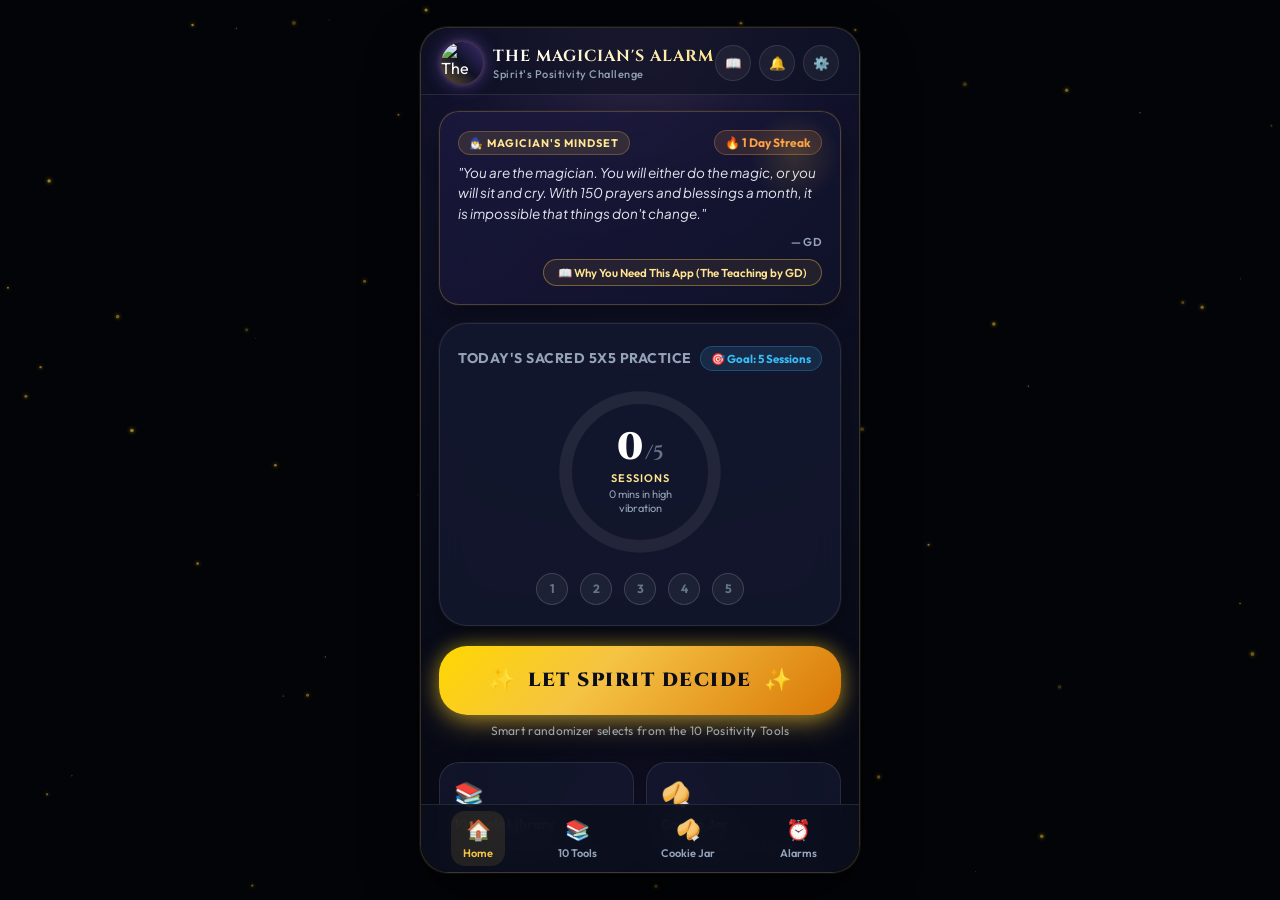
==== commit cc1c3fae: "Update index.html" ====
--- a/android-project/app/src/main/assets/index.html
+++ b/android-project/app/src/main/assets/index.html
@@ -905,9 +905,9 @@
           <div class="stepper-col">
             <label class="stepper-label">Hour</label>
             <div class="stepper-controls">
-              <button class="stepper-btn" onclick="stepTimePickerHour(1)">▲</button>
-              <div id="picker-hour-display" class="stepper-val">07</div>
-              <button class="stepper-btn" onclick="stepTimePickerHour(-1)">▼</button>
+              <button type="button" class="stepper-btn" onclick="stepTimePickerHour(1)">▲</button>
+              <input type="number" id="picker-hour-display" class="stepper-val stepper-input" value="07" min="1" max="12" inputmode="numeric" onfocus="this.select()" oninput="onKeypadHourInput(this.value)" onblur="onKeypadHourBlur(this)">
+              <button type="button" class="stepper-btn" onclick="stepTimePickerHour(-1)">▼</button>
             </div>
           </div>
           <div class="stepper-colon">:</div>
@@ -915,9 +915,9 @@
           <div class="stepper-col">
             <label class="stepper-label">Minute</label>
             <div class="stepper-controls">
-              <button class="stepper-btn" onclick="stepTimePickerMinute(5)">▲</button>
-              <div id="picker-min-display" class="stepper-val">00</div>
-              <button class="stepper-btn" onclick="stepTimePickerMinute(-5)">▼</button>
+              <button type="button" class="stepper-btn" onclick="stepTimePickerMinute(5)">▲</button>
+              <input type="number" id="picker-min-display" class="stepper-val stepper-input" value="00" min="0" max="59" inputmode="numeric" onfocus="this.select()" oninput="onKeypadMinuteInput(this.value)" onblur="onKeypadMinuteBlur(this)">
+              <button type="button" class="stepper-btn" onclick="stepTimePickerMinute(-5)">▼</button>
             </div>
           </div>
           <!-- AM / PM Toggle -->
--- a/android-project/app/src/main/assets/style.css
+++ b/android-project/app/src/main/assets/style.css
@@ -1403,6 +1403,175 @@
   outline: none;
 }
 
+.alarm-time-btn {
+  display: flex;
+  flex-direction: column;
+  align-items: center;
+  justify-content: center;
+  background: rgba(245, 195, 68, 0.12);
+  border: 1.5px solid rgba(245, 195, 68, 0.4);
+  border-radius: 12px;
+  padding: 8px 12px;
+  color: var(--gold-light);
+  cursor: pointer;
+  transition: all 0.2s ease;
+  min-width: 96px;
+}
+
+.alarm-time-btn:hover, .alarm-time-btn:active {
+  background: rgba(245, 195, 68, 0.22);
+  border-color: var(--gold-primary);
+  transform: scale(1.02);
+}
+
+.alarm-time-text {
+  font-size: 15px;
+  font-weight: 800;
+  letter-spacing: 0.5px;
+  color: #FFFFFF;
+}
+
+.alarm-edit-badge {
+  font-size: 10px;
+  font-weight: 700;
+  color: var(--gold-light);
+  text-transform: uppercase;
+  margin-top: 2px;
+}
+
+/* Custom Interactive Time Picker Modal */
+.time-picker-card {
+  max-width: 360px;
+  width: 90%;
+  background: #111427;
+  border: 1px solid rgba(245, 195, 68, 0.3);
+  border-radius: 20px;
+  padding: 20px;
+  box-shadow: 0 10px 40px rgba(0, 0, 0, 0.8), 0 0 25px rgba(121, 82, 236, 0.3);
+}
+
+.time-picker-stepper-row {
+  display: flex;
+  align-items: center;
+  justify-content: center;
+  gap: 12px;
+  margin: 18px 0;
+}
+
+.stepper-col {
+  display: flex;
+  flex-direction: column;
+  align-items: center;
+}
+
+.stepper-label {
+  font-size: 11px;
+  color: var(--text-secondary);
+  text-transform: uppercase;
+  font-weight: 700;
+  margin-bottom: 6px;
+}
+
+.stepper-controls {
+  display: flex;
+  flex-direction: column;
+  align-items: center;
+  background: rgba(0, 0, 0, 0.4);
+  border: 1px solid rgba(255, 255, 255, 0.12);
+  border-radius: 14px;
+  padding: 4px;
+}
+
+.stepper-btn {
+  background: transparent;
+  border: none;
+  color: var(--gold-light);
+  font-size: 16px;
+  padding: 8px 16px;
+  cursor: pointer;
+  transition: all 0.15s ease;
+  user-select: none;
+  touch-action: manipulation;
+}
+
+.stepper-btn:active {
+  transform: scale(0.88);
+  color: #FFFFFF;
+}
+
+.stepper-val {
+  font-size: 32px;
+  font-weight: 800;
+  color: #FFFFFF;
+  min-width: 52px;
+  text-align: center;
+  line-height: 1.1;
+  font-family: monospace;
+}
+
+.stepper-colon {
+  font-size: 34px;
+  font-weight: 800;
+  color: var(--gold-light);
+  margin-top: 14px;
+}
+
+.am-pm-col {
+  margin-left: 6px;
+}
+
+.am-pm-toggle-box {
+  display: flex;
+  flex-direction: column;
+  gap: 6px;
+  margin-top: 2px;
+}
+
+.period-btn {
+  padding: 10px 14px;
+  background: rgba(255, 255, 255, 0.06);
+  border: 1px solid rgba(255, 255, 255, 0.15);
+  border-radius: 10px;
+  color: var(--text-secondary);
+  font-weight: 800;
+  font-size: 13px;
+  cursor: pointer;
+  transition: all 0.15s ease;
+}
+
+.period-btn.active {
+  background: var(--gold-primary);
+  border-color: var(--gold-primary);
+  color: #0B0D19;
+  box-shadow: 0 0 12px rgba(245, 195, 68, 0.4);
+}
+
+.time-presets-row {
+  display: grid;
+  grid-template-columns: repeat(3, 1fr);
+  gap: 8px;
+  margin-top: 14px;
+}
+
+.preset-chip {
+  background: rgba(255, 255, 255, 0.05);
+  border: 1px solid rgba(255, 255, 255, 0.12);
+  border-radius: 8px;
+  color: #E2E8F0;
+  font-size: 11px;
+  font-weight: 600;
+  padding: 6px 4px;
+  cursor: pointer;
+  transition: all 0.15s ease;
+  text-align: center;
+}
+
+.preset-chip:active {
+  background: rgba(245, 195, 68, 0.2);
+  border-color: var(--gold-light);
+  color: var(--gold-light);
+}
+
 .alarm-label-text {
   font-size: 12.5px;
   color: var(--text-secondary);
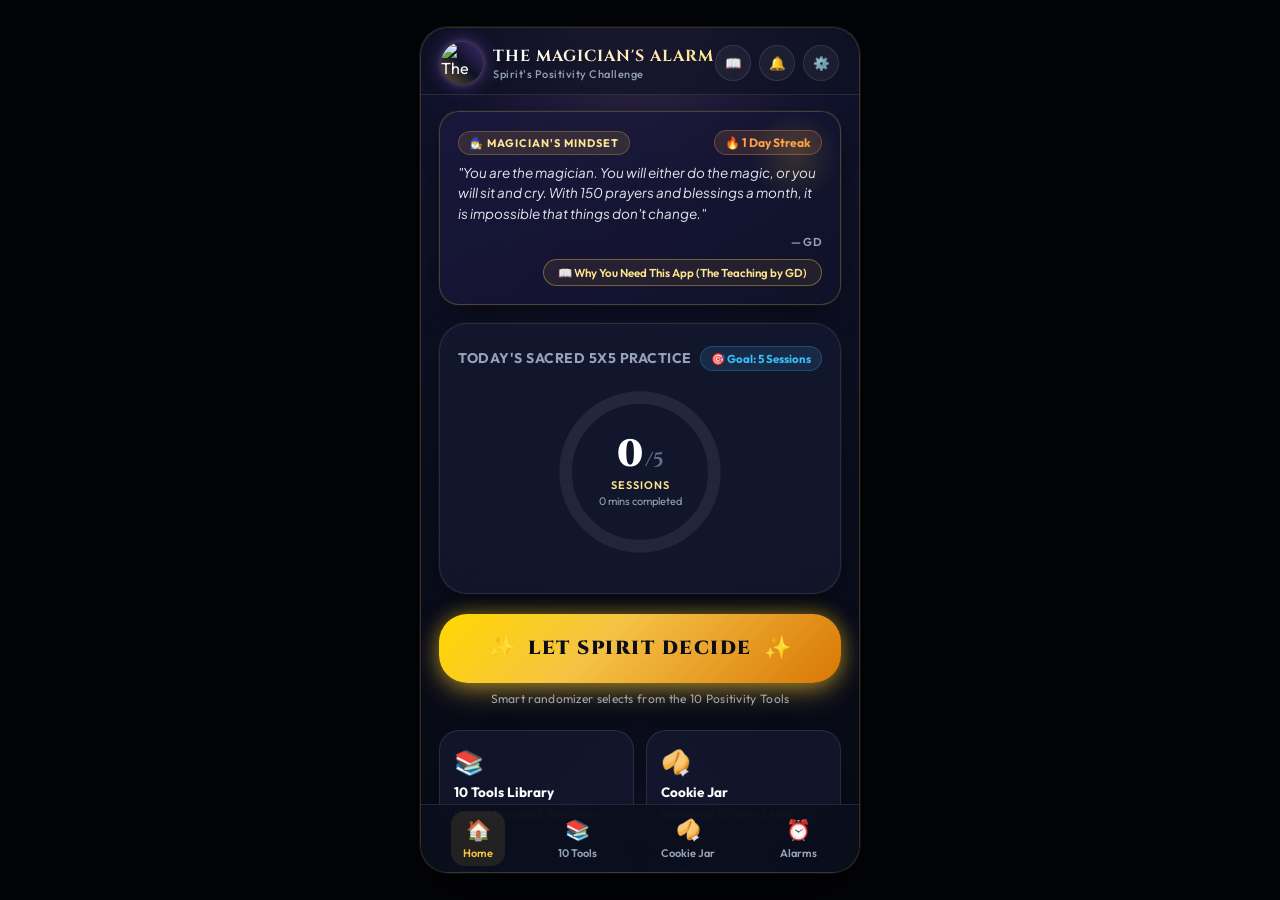
==== commit d0f77fed: "Update input types for time picker fields Changed input types for hour and minute displays from 'num" ====
--- a/android-project/app/src/main/assets/index.html
+++ b/android-project/app/src/main/assets/index.html
@@ -906,7 +906,7 @@
             <label class="stepper-label">Hour</label>
             <div class="stepper-controls">
               <button type="button" class="stepper-btn" onclick="stepTimePickerHour(1)">▲</button>
-              <input type="number" id="picker-hour-display" class="stepper-val stepper-input" value="07" min="1" max="12" inputmode="numeric" onfocus="this.select()" oninput="onKeypadHourInput(this.value)" onblur="onKeypadHourBlur(this)">
+              <input type="text" id="picker-hour-display" class="stepper-val stepper-input" value="07" inputmode="numeric" pattern="[0-9]*" maxlength="2" onfocus="this.select()" oninput="onKeypadHourInput(this.value)" onblur="onKeypadHourBlur(this)">
               <button type="button" class="stepper-btn" onclick="stepTimePickerHour(-1)">▼</button>
             </div>
           </div>
@@ -916,7 +916,7 @@
             <label class="stepper-label">Minute</label>
             <div class="stepper-controls">
               <button type="button" class="stepper-btn" onclick="stepTimePickerMinute(5)">▲</button>
-              <input type="number" id="picker-min-display" class="stepper-val stepper-input" value="00" min="0" max="59" inputmode="numeric" onfocus="this.select()" oninput="onKeypadMinuteInput(this.value)" onblur="onKeypadMinuteBlur(this)">
+              <input type="text" id="picker-min-display" class="stepper-val stepper-input" value="00" inputmode="numeric" pattern="[0-9]*" maxlength="2" onfocus="this.select()" oninput="onKeypadMinuteInput(this.value)" onblur="onKeypadMinuteBlur(this)">
               <button type="button" class="stepper-btn" onclick="stepTimePickerMinute(-5)">▼</button>
             </div>
           </div>
--- a/android-project/app/src/main/assets/style.css
+++ b/android-project/app/src/main/assets/style.css
@@ -1504,9 +1504,32 @@
   font-weight: 800;
   color: #FFFFFF;
   min-width: 52px;
+  max-width: 70px;
   text-align: center;
   line-height: 1.1;
   font-family: monospace;
+}
+
+.stepper-input {
+  background: rgba(255, 255, 255, 0.05);
+  border: 1px solid rgba(245, 195, 68, 0.25);
+  border-radius: 8px;
+  padding: 4px 2px;
+  outline: none;
+  cursor: text;
+  -moz-appearance: textfield;
+}
+
+.stepper-input:focus {
+  border-color: var(--gold-primary);
+  background: rgba(245, 195, 68, 0.1);
+  box-shadow: 0 0 10px rgba(245, 195, 68, 0.3);
+}
+
+.stepper-input::-webkit-outer-spin-button,
+.stepper-input::-webkit-inner-spin-button {
+  -webkit-appearance: none;
+  margin: 0;
 }
 
 .stepper-colon {
@@ -2003,26 +2026,3 @@
   color: #fb7185;
   border: 1px solid rgba(251, 113, 133, 0.3);
   cursor: pointer;
-}
-
-.btn-test-native-alarm {
-  width: 100%;
-  margin-top: 14px;
-  background: linear-gradient(135deg, rgba(245, 195, 68, 0.15) 0%, rgba(217, 119, 6, 0.25) 100%);
-  border: 1px solid var(--gold-primary);
-  color: var(--gold-light);
-  padding: 12px;
-  border-radius: var(--radius-md);
-  font-weight: 700;
-  font-size: 13px;
-  cursor: pointer;
-  display: flex;
-  align-items: center;
-  justify-content: center;
-  gap: 8px;
-  transition: var(--transition-fast);
-}
-
-.btn-test-native-alarm:active {
-  transform: scale(0.98);
-}
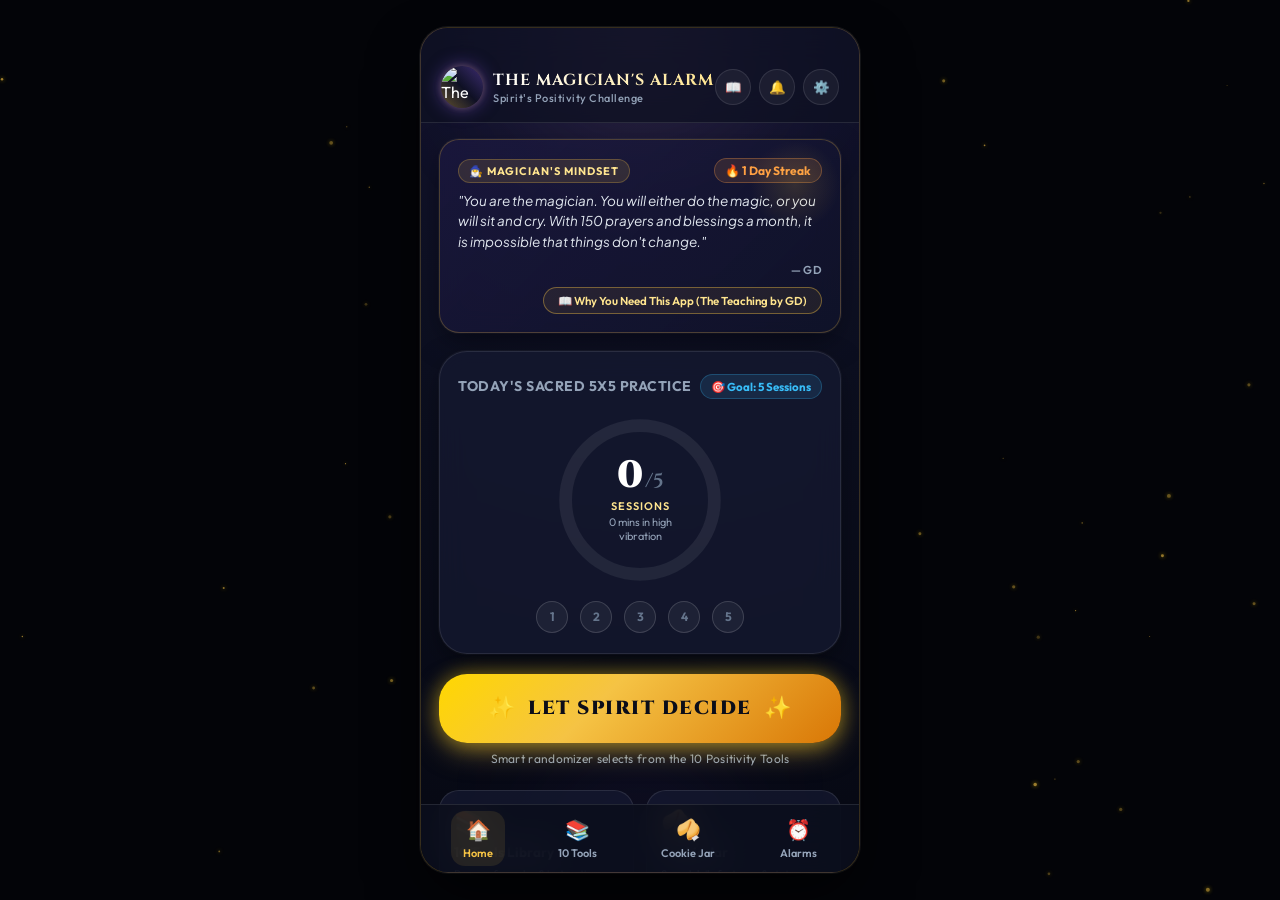
==== commit cdae0b38: "Update index.html" ====
--- a/android-project/app/src/main/assets/index.html
+++ b/android-project/app/src/main/assets/index.html
@@ -398,21 +398,21 @@
           <!-- Rendered by JS -->
         </div>
 
-        <!-- Android & Samsung Native Permissions Section -->
+               <!-- Android & Device Native Permissions Section -->
         <div id="android-permissions-section" style="display: none;">
           <div class="settings-section-title">
-            <span>⚡ Android & Samsung Alarm Permissions</span>
+            <span>⚡ Android Alarm &amp; Battery Permissions</span>
           </div>
           <div class="native-permissions-card">
             <div style="font-size: 11.5px; color: var(--gold-light); margin-bottom: 12px; line-height: 1.4;">
               🛡️ To guarantee your alarms ring over the lock screen, even in Silent Mode and when the phone is sleeping, enable these permissions:
             </div>
 
-            <!-- Battery Optimization (Samsung Sleeping Apps) -->
+            <!-- Battery Optimization / Background Run -->
             <div class="permission-row">
               <div class="permission-info">
                 <span class="permission-title">🔋 Run in Background</span>
-                <span class="permission-desc">Exempt from Battery Saver / Samsung Sleeping Apps</span>
+                <span class="permission-desc">Exempt from Battery Saver &amp; Sleeping Apps</span>
               </div>
               <span id="perm-badge-battery" class="permission-badge missing" onclick="nativeRequestBattery()">Enable</span>
             </div>
@@ -444,13 +444,13 @@
               <span id="perm-badge-overlay" class="permission-badge missing" onclick="nativeRequestOverlay()">Enable</span>
             </div>
 
-            <!-- Samsung Specific Device Care -->
+            <!-- All Android Device Background Settings -->
             <div id="perm-row-samsung" class="permission-row" style="display: none;">
               <div class="permission-info">
-                <span class="permission-title">🌌 Samsung Device Care</span>
-                <span class="permission-desc">Ensure app is not in "Deep sleeping apps"</span>
+                <span class="permission-title">⚙️ Background &amp; Battery Settings</span>
+                <span class="permission-desc">Ensure app is set to "Unrestricted" and not sleeping</span>
               </div>
-              <span class="permission-badge missing" onclick="nativeOpenSamsungDeviceCare()">Check</span>
+              <span class="permission-badge granted" style="cursor: pointer; background: rgba(245, 195, 68, 0.15); color: var(--gold-light); border-color: rgba(245, 195, 68, 0.4);" onclick="nativeOpenSamsungDeviceCare()">Open</span>
             </div>
 
             <!-- 5-Second Test Button -->
@@ -462,12 +462,9 @@
         </div>
 
         <div class="settings-section-title">
-          <span>⚙️ Device Permissions & Local Storage</span>
+          <span>💾 Data Backup &amp; Storage</span>
         </div>
         <div style="display: flex; flex-direction: column; gap: 10px; margin-bottom: 24px;">
-          <button class="btn-secondary-glass" onclick="requestNotificationPermission()">
-            🔔 Request Push Notifications Permission
-          </button>
           <button class="btn-secondary-glass" onclick="exportDataBackup()">
             💾 Export My Data (JSON Backup)
           </button>
@@ -475,7 +472,7 @@
             📥 Import My Data (Restore Backup)
             <input type="file" accept=".json" style="display: none;" onchange="importDataBackup(this)">
           </label>
-        </div>
+        </div>        
 
         <div style="text-align: center; font-size: 11px; color: var(--text-muted); padding-bottom: 10px;">
           🔒 100% Local-First Data: All settings, streaks, and sessions remain strictly on your device.
--- a/android-project/app/src/main/assets/style.css
+++ b/android-project/app/src/main/assets/style.css
@@ -148,11 +148,11 @@
 .app-header {
   position: relative;
   z-index: 20;
-  padding: 14px 20px 10px;
+  padding: calc(env(safe-area-inset-top, 0px) + 38px) 20px 14px;
   display: flex;
   align-items: center;
   justify-content: space-between;
-  background: rgba(14, 17, 34, 0.65);
+  background: rgba(14, 17, 34, 0.75);
   backdrop-filter: blur(16px);
   -webkit-backdrop-filter: blur(16px);
   border-bottom: 1px solid var(--border-subtle);
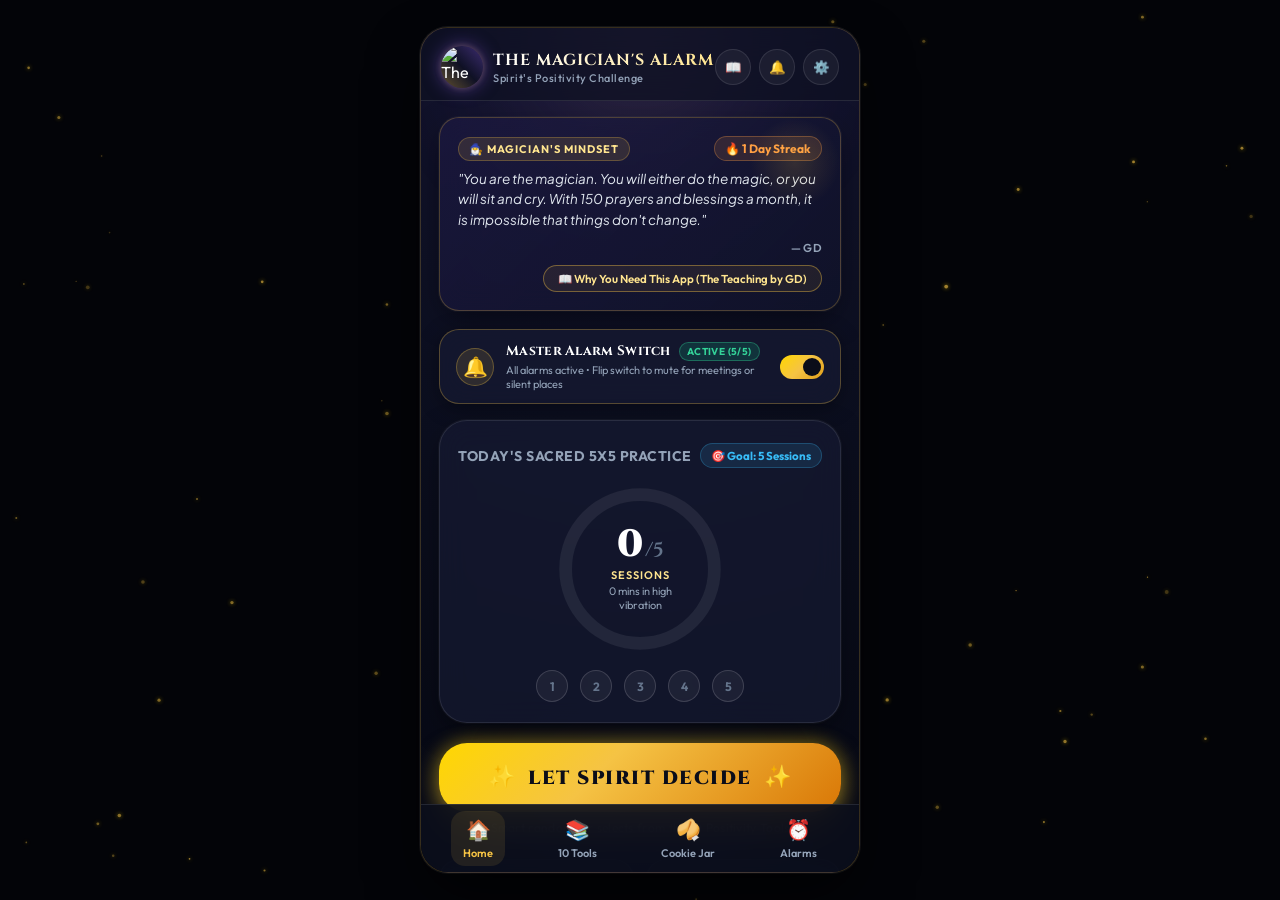
==== commit 37a29380: "Add files via upload" ====
--- a/android-project/app/src/main/assets/index.html
+++ b/android-project/app/src/main/assets/index.html
@@ -87,6 +87,24 @@
           </div>
         </div>
 
+        <!-- Master Alarm / Silent Meeting Mode Switch -->
+        <div class="master-alarm-card">
+          <div class="master-alarm-left">
+            <div id="master-alarm-icon" class="master-alarm-icon">🔔</div>
+            <div class="master-alarm-info">
+              <div class="master-alarm-title-row">
+                <span class="master-alarm-title">Master Alarm Switch</span>
+                <span id="master-alarm-status-badge" class="master-alarm-badge active">Active (5/5)</span>
+              </div>
+              <div id="master-alarm-subtext" class="master-alarm-subtext">Toggle all alarms off for meetings or silent places</div>
+            </div>
+          </div>
+          <label class="switch master-switch-control" title="Toggle all alarms on/off for meetings or silent places">
+            <input type="checkbox" id="master-alarm-toggle" checked onchange="toggleMasterAlarms(this.checked)">
+            <span class="slider"></span>
+          </label>
+        </div>
+
         <!-- Daily 5x5 Progress Tracker Card -->
         <div class="progress-card">
           <div class="progress-header">
@@ -364,6 +382,24 @@
           Configure up to 5 daily positivity reminders and your bedtime queue.
         </p>
 
+        <!-- Master Alarm Control in Alarms View -->
+        <div class="master-alarm-card">
+          <div class="master-alarm-left">
+            <div id="master-alarm-icon-alarms" class="master-alarm-icon">⚡</div>
+            <div class="master-alarm-info">
+              <div class="master-alarm-title-row">
+                <span class="master-alarm-title">Master Alarm Switch</span>
+                <span id="master-alarm-status-badge-alarms" class="master-alarm-badge active">Active (5/5)</span>
+              </div>
+              <div class="master-alarm-subtext">Toggle all 5 practice reminders &amp; bedtime at once</div>
+            </div>
+          </div>
+          <label class="switch master-switch-control" title="Toggle all alarms on/off">
+            <input type="checkbox" id="master-alarm-toggle-alarms" checked onchange="toggleMasterAlarms(this.checked)">
+            <span class="slider"></span>
+          </label>
+        </div>
+
         <div class="settings-section-title">
           <span>⏰ 5 Daily Practice Reminders</span>
         </div>
@@ -398,7 +434,7 @@
           <!-- Rendered by JS -->
         </div>
 
-               <!-- Android & Device Native Permissions Section -->
+        <!-- Android & Device Native Permissions Section -->
         <div id="android-permissions-section" style="display: none;">
           <div class="settings-section-title">
             <span>⚡ Android Alarm &amp; Battery Permissions</span>
@@ -454,9 +490,8 @@
             </div>
 
             <!-- 5-Second Test Button -->
-            <button class="btn-test-native-alarm" onclick="runNative5SecTest()">
-              <span>🔔</span>
-              <span>Test Real Phone Alarm (5s Lock Screen Test)</span>
+            <button type="button" id="btn-native-5s-test" class="btn-secondary-glass btn-test-native-alarm" style="width: 100%; margin-top: 14px; background: rgba(255, 255, 255, 0.05) !important; background-color: rgba(255, 255, 255, 0.05) !important; border: 1px solid rgba(245, 195, 68, 0.35) !important; color: var(--gold-light) !important; -webkit-appearance: none !important; appearance: none !important; box-shadow: none !important; outline: none !important;" onclick="runNative5SecTest()">
+              <span style="color: var(--gold-light) !important; background: transparent !important; background-color: transparent !important;">🔔 Test Real Phone Alarm (5s Lock Screen Test)</span>
             </button>
           </div>
         </div>
@@ -472,7 +507,7 @@
             📥 Import My Data (Restore Backup)
             <input type="file" accept=".json" style="display: none;" onchange="importDataBackup(this)">
           </label>
-        </div>        
+        </div>
 
         <div style="text-align: center; font-size: 11px; color: var(--text-muted); padding-bottom: 10px;">
           🔒 100% Local-First Data: All settings, streaks, and sessions remain strictly on your device.
--- a/android-project/app/src/main/assets/style.css
+++ b/android-project/app/src/main/assets/style.css
@@ -148,7 +148,7 @@
 .app-header {
   position: relative;
   z-index: 20;
-  padding: calc(env(safe-area-inset-top, 0px) + 38px) 20px 14px;
+  padding: calc(env(safe-area-inset-top, 0px) + 18px) 20px 12px;
   display: flex;
   align-items: center;
   justify-content: space-between;
@@ -2026,3 +2026,141 @@
   color: #fb7185;
   border: 1px solid rgba(251, 113, 133, 0.3);
   cursor: pointer;
+}
+
+/* Master Alarm Switch Card (Home & Alarms views) */
+.master-alarm-card {
+  display: flex;
+  align-items: center;
+  justify-content: space-between;
+  background: rgba(22, 26, 50, 0.75);
+  backdrop-filter: blur(14px);
+  -webkit-backdrop-filter: blur(14px);
+  border: 1px solid rgba(245, 195, 68, 0.3);
+  border-radius: var(--radius-lg);
+  padding: 12px 16px;
+  margin-bottom: 16px;
+  box-shadow: 0 4px 20px rgba(0, 0, 0, 0.35);
+  transition: var(--transition-smooth);
+}
+
+.master-alarm-card:hover {
+  border-color: rgba(245, 195, 68, 0.55);
+  background: rgba(26, 31, 60, 0.85);
+}
+
+.master-alarm-left {
+  display: flex;
+  align-items: center;
+  gap: 12px;
+  flex: 1;
+  min-width: 0;
+}
+
+.master-alarm-icon {
+  font-size: 20px;
+  width: 38px;
+  height: 38px;
+  border-radius: 50%;
+  background: rgba(245, 195, 68, 0.12);
+  border: 1px solid rgba(245, 195, 68, 0.3);
+  display: flex;
+  align-items: center;
+  justify-content: center;
+  flex-shrink: 0;
+  transition: var(--transition-fast);
+}
+
+.master-alarm-info {
+  display: flex;
+  flex-direction: column;
+  gap: 2px;
+  min-width: 0;
+}
+
+.master-alarm-title-row {
+  display: flex;
+  align-items: center;
+  gap: 8px;
+  flex-wrap: wrap;
+}
+
+.master-alarm-title {
+  font-family: var(--font-serif);
+  font-size: 13.5px;
+  font-weight: 700;
+  color: var(--text-primary);
+  letter-spacing: 0.3px;
+}
+
+.master-alarm-badge {
+  font-size: 10px;
+  font-weight: 700;
+  padding: 2px 7px;
+  border-radius: var(--radius-full);
+  text-transform: uppercase;
+  letter-spacing: 0.4px;
+  transition: var(--transition-fast);
+}
+
+.master-alarm-badge.active {
+  background: rgba(16, 185, 129, 0.18);
+  color: #34d399;
+  border: 1px solid rgba(52, 211, 153, 0.35);
+}
+
+.master-alarm-badge.silent {
+  background: rgba(245, 158, 11, 0.18);
+  color: #fbbf24;
+  border: 1px solid rgba(251, 191, 36, 0.35);
+}
+
+.master-alarm-subtext {
+  font-size: 11px;
+  color: var(--text-secondary);
+  line-height: 1.3;
+}
+
+.master-switch-control {
+  flex-shrink: 0;
+  margin-left: 12px;
+}
+
+#btn-native-5s-test,
+.btn-test-native-alarm {
+  width: 100%;
+  margin-top: 14px;
+  background: rgba(255, 255, 255, 0.05) !important;
+  background-color: rgba(255, 255, 255, 0.05) !important;
+  border: 1px solid rgba(245, 195, 68, 0.35) !important;
+  color: var(--gold-light) !important;
+  padding: 12px 16px;
+  border-radius: var(--radius-md);
+  font-weight: 600;
+  font-size: 13px;
+  cursor: pointer;
+  display: flex;
+  align-items: center;
+  justify-content: center;
+  gap: 8px;
+  box-shadow: none !important;
+  -webkit-appearance: none !important;
+  appearance: none !important;
+  -webkit-tap-highlight-color: transparent !important;
+  outline: none !important;
+  transition: var(--transition-fast);
+}
+
+#btn-native-5s-test span,
+.btn-test-native-alarm span {
+  color: var(--gold-light) !important;
+  background: transparent !important;
+  background-color: transparent !important;
+}
+
+#btn-native-5s-test:active,
+.btn-test-native-alarm:active {
+  transform: scale(0.98);
+  background: rgba(245, 195, 68, 0.15) !important;
+  background-color: rgba(245, 195, 68, 0.15) !important;
+}
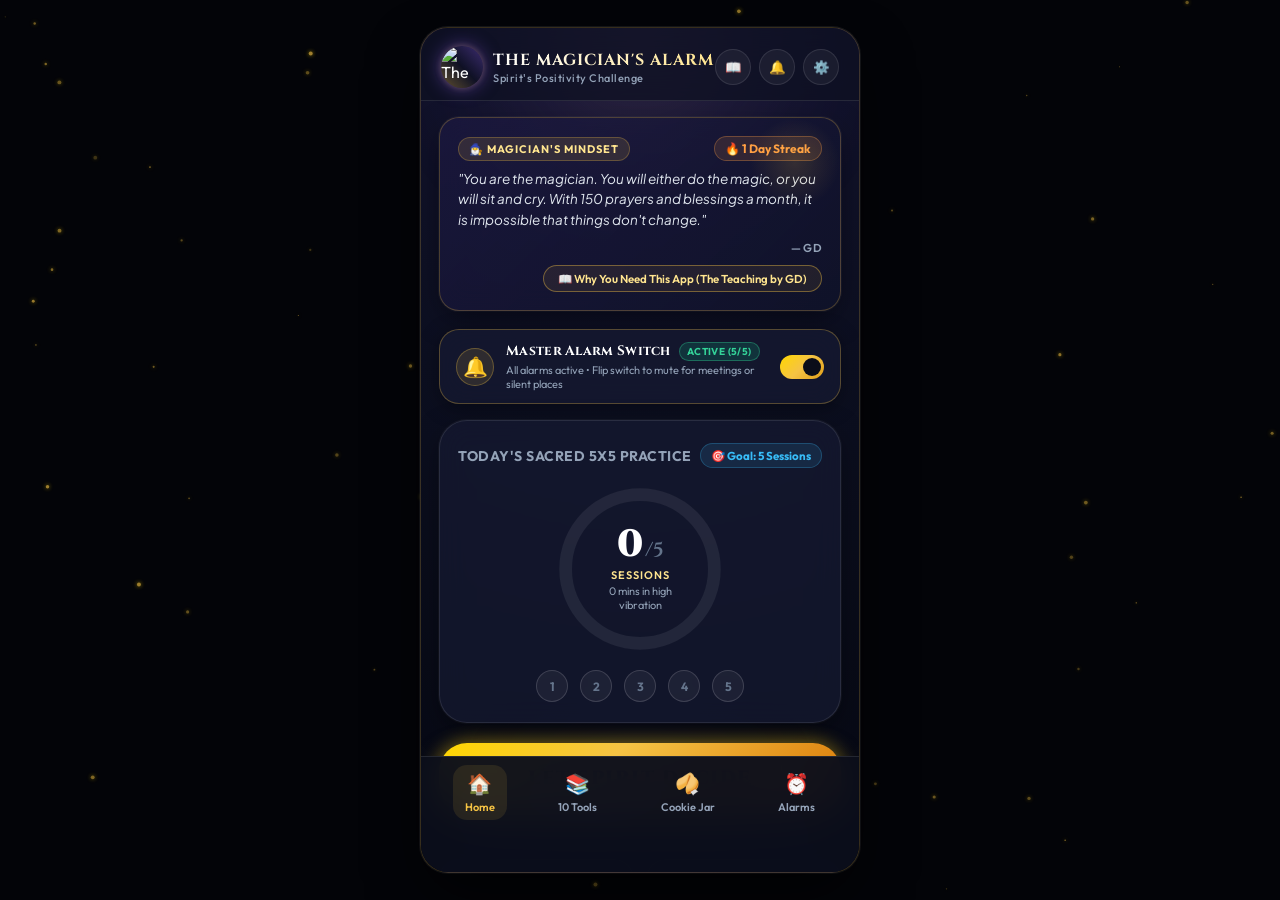
==== commit 7b2d5982: "Add files via upload" ====
--- a/android-project/app/src/main/assets/index.html
+++ b/android-project/app/src/main/assets/index.html
@@ -1,1011 +1,1023 @@
-<!DOCTYPE html>
-<html lang="en">
-<head>
-  <meta charset="UTF-8">
-  <meta name="viewport" content="width=device-width, initial-scale=1.0, maximum-scale=1.0, user-scalable=no">
-  <meta name="theme-color" content="#0b0d19">
-  <meta name="apple-mobile-web-app-capable" content="yes">
-  <meta name="apple-mobile-web-app-status-bar-style" content="black-translucent">
-  <meta name="description" content="The Magician's Alarm - Complete 5 daily 5-minute positivity rituals. Let Spirit decide your sacred tool and unlock daily fortune wisdom.">
-  <title>The Magician's Alarm • Spirit's Positivity Challenge</title>
-  
-  <link rel="manifest" href="manifest.json">
-  <link rel="apple-touch-icon" href="apple-touch-icon.png">
-  <link rel="icon" type="image/png" sizes="64x64" href="favicon.png">
-  <link rel="stylesheet" href="style.css">
-  <script>
-    if ('serviceWorker' in navigator) {
-      window.addEventListener('load', () => {
-        navigator.serviceWorker.register('./sw.js')
-          .then(reg => {
-            reg.update();
-            console.log('ServiceWorker registered:', reg.scope);
-          })
-          .catch(err => console.log('ServiceWorker error:', err));
-      });
-    }
-  </script>
-</head>
-<body>
-
-  <!-- Animated Cosmic Particles Canvas -->
-  <canvas id="cosmic-canvas"></canvas>
-
-  <!-- Mobile Viewport Frame -->
-  <div class="app-viewport">
-    
-    <!-- Ambient Cosmic Auras -->
-    <div class="ambient-glow top-gold"></div>
-    <div class="ambient-glow bottom-purple"></div>
-
-    <!-- App Header -->
-    <header class="app-header">
-      <div class="header-brand">
-        <div class="header-icon-badge">
-          <img src="icon-192.png" alt="The Magician's Alarm Logo" class="header-logo-img" onerror="this.onerror=null; this.src='logo.png';">
-        </div>
-        <div class="header-title-group">
-          <h1>The Magician's Alarm</h1>
-          <div class="subtitle">Spirit's Positivity Challenge</div>
-        </div>
-      </div>
-      <div class="header-actions">
-        <button class="icon-btn" onclick="openTeachingModal()" title="Read The Teaching (Why You Need This App)">
-          📖
-        </button>
-        <button class="icon-btn" onclick="testAlarmSound()" title="Test Alarm Chime">
-          🔔
-        </button>
-        <button class="icon-btn" onclick="switchView('alarms-view')" title="Settings & Alarms">
-          ⚙️
-        </button>
-      </div>
-    </header>
-
-    <!-- App Content Scrollable Views -->
-    <main class="app-content">
-
-      <!-- ================================================================= -->
-      <!-- 1. HOME VIEW                                                      -->
-      <!-- ================================================================= -->
-      <section id="home-view" class="view-panel active">
-        
-        <!-- Magician Mindset Inspiration Banner -->
-        <div class="magician-banner">
-          <div class="banner-header">
-            <span class="banner-tag">🧙‍♂️ Magician's Mindset</span>
-            <span id="home-streak-badge" class="banner-streak-pill">🔥 1 Day Streak</span>
-          </div>
-          <div class="magician-quote">
-            "You are the magician. You will either do the magic, or you will sit and cry. With 150 prayers and blessings a month, it is impossible that things don't change."
-          </div>
-          <div class="magician-author">— GD</div>
-          <div style="margin-top: 10px; display: flex; justify-content: flex-end;">
-            <button class="btn-secondary-glass" style="padding: 5px 14px; font-size: 11.5px; border-radius: 999px; color: var(--gold-light); border-color: rgba(245, 195, 68, 0.4); background: rgba(245, 195, 68, 0.08);" onclick="openTeachingModal()">
-              📖 Why You Need This App (The Teaching by GD)
-            </button>
-          </div>
-        </div>
-
-        <!-- Master Alarm / Silent Meeting Mode Switch -->
-        <div class="master-alarm-card">
-          <div class="master-alarm-left">
-            <div id="master-alarm-icon" class="master-alarm-icon">🔔</div>
-            <div class="master-alarm-info">
-              <div class="master-alarm-title-row">
-                <span class="master-alarm-title">Master Alarm Switch</span>
-                <span id="master-alarm-status-badge" class="master-alarm-badge active">Active (5/5)</span>
-              </div>
-              <div id="master-alarm-subtext" class="master-alarm-subtext">Toggle all alarms off for meetings or silent places</div>
-            </div>
-          </div>
-          <label class="switch master-switch-control" title="Toggle all alarms on/off for meetings or silent places">
-            <input type="checkbox" id="master-alarm-toggle" checked onchange="toggleMasterAlarms(this.checked)">
-            <span class="slider"></span>
-          </label>
-        </div>
-
-        <!-- Daily 5x5 Progress Tracker Card -->
-        <div class="progress-card">
-          <div class="progress-header">
-            <span class="progress-title">Today's Sacred 5x5 Practice</span>
-            <span class="challenge-pill">🎯 Goal: 5 Sessions</span>
-          </div>
-
-          <!-- Circular SVG Radial Progress -->
-          <div class="circle-progress-container">
-            <svg class="circle-progress-svg" viewBox="0 0 160 160">
-              <defs>
-                <linearGradient id="goldGrad" x1="0%" y1="0%" x2="100%" y2="100%">
-                  <stop offset="0%" stop-color="#ffd700" />
-                  <stop offset="50%" stop-color="#f5c344" />
-                  <stop offset="100%" stop-color="#d97706" />
-                </linearGradient>
-              </defs>
-              <circle class="circle-progress-bg" cx="80" cy="80" r="70" />
-              <circle id="home-progress-stroke" class="circle-progress-bar" cx="80" cy="80" r="70" />
-            </svg>
-            <div class="circle-inner-content">
-              <div class="circle-session-count">
-                <span id="home-completed-count">0</span>
-                <span class="total-target">/5</span>
-              </div>
-              <div class="circle-label">Sessions</div>
-              <div id="home-minutes-count" class="circle-minutes-badge">0 mins completed</div>
-            </div>
-          </div>
-
-          <!-- 5 Session Beads -->
-          <div id="home-session-beads" class="session-beads">
-            <!-- Rendered by JS -->
-          </div>
-        </div>
-
-        <!-- Pending / Evening Queue Alert Banner (shown if sessions postponed) -->
-        <div id="home-pending-banner" class="pending-alert-banner" style="display: none;">
-          <div class="pending-alert-info">
-            <span class="pending-moon-icon">🌙</span>
-            <div class="pending-alert-text">
-              <h4>Bedtime Queue Active</h4>
-              <p><span id="pending-count-number">0</span> practice(s) pending for tonight</p>
-            </div>
-          </div>
-          <button class="btn-pending-action" onclick="startEveningQueue()">Clear Queue</button>
-        </div>
-
-        <!-- Daily Reward Claim Banner (if 5/5 complete) -->
-        <div id="daily-reward-claim-box" class="pending-alert-banner" style="display: none; background: linear-gradient(135deg, rgba(217, 119, 6, 0.4) 0%, rgba(120, 53, 15, 0.6) 100%); border-color: #ffd700;">
-          <div class="pending-alert-info">
-            <span style="font-size: 26px;">🥠</span>
-            <div class="pending-alert-text">
-              <h4 style="color:#ffd700;">5/5 Complete! Fortune Ready</h4>
-              <p style="color:#fde68a;">Tap to crack open today's divine reward</p>
-            </div>
-          </div>
-          <button class="btn-primary-glow" style="padding: 6px 14px; font-size: 12px; border-radius: 999px;" onclick="openDailyRewardCeremony()">Crack Cookie</button>
-        </div>
-
-        <!-- PRIMARY CALL TO ACTION: LET SPIRIT DECIDE -->
-        <div class="spirit-action-section">
-          <button class="btn-let-spirit-decide" onclick="triggerLetSpiritDecide()">
-            <span class="btn-spirit-sparkle">✨</span>
-            <span>Let Spirit Decide</span>
-            <span class="btn-spirit-sparkle">✨</span>
-          </button>
-          <div class="spirit-hint">Smart randomizer selects from the 10 Positivity Tools</div>
-        </div>
-
-        <!-- Quick Navigation Cards -->
-        <div class="quick-cards-grid">
-          <div class="quick-card" onclick="switchView('library-view')">
-            <span class="quick-card-icon">📚</span>
-            <span class="quick-card-title">10 Tools Library</span>
-            <span class="quick-card-desc">Browse formulas & instructions</span>
-          </div>
-          <div class="quick-card" onclick="switchView('history-view')">
-            <span class="quick-card-icon">🥠</span>
-            <span class="quick-card-title">Cookie Jar</span>
-            <span class="quick-card-desc">Saved daily fortunes & stats</span>
-          </div>
-          <div class="quick-card" onclick="switchView('alarms-view')">
-            <span class="quick-card-icon">⏰</span>
-            <span class="quick-card-title">5 Daily Alarms</span>
-            <span class="quick-card-desc">Chimes & schedule setup</span>
-          </div>
-          <div class="quick-card" onclick="startEveningQueue()">
-            <span class="quick-card-icon">🌙</span>
-            <span class="quick-card-title">Night Routine</span>
-            <span class="quick-card-desc">Finish pending bedtime practices</span>
-          </div>
-        </div>
-
-        <!-- Next Alarm Status Badge -->
-        <div class="next-alarm-badge">
-          <span>🔔 Next Scheduled Alarm:</span>
-          <span id="next-alarm-display" class="next-alarm-time">08:00 (Calculating...)</span>
-        </div>
-
-      </section>
-
-
-      <!-- ================================================================= -->
-      <!-- 2. PRACTICE SESSION VIEW (5-Minute Countdown Timer)               -->
-      <!-- ================================================================= -->
-      <section id="practice-view" class="view-panel">
-        <div class="practice-view-container">
-          
-          <div>
-            <div id="practice-tool-badge" class="practice-header-badge">
-              Tool #1 • Healing & Blessing
-            </div>
-            <h2 id="practice-tool-heading" class="practice-tool-name">New Ho'oponopono</h2>
-            <div id="practice-tool-tagline" class="practice-tool-sub">
-              "I LOVE you. I SEE you. I HONOR you. I BLESS you."
-            </div>
-          </div>
-
-          <!-- Circular 5-Min Timer Visualizer -->
-          <div class="timer-radial-box">
-            <svg class="timer-radial-svg" viewBox="0 0 220 220">
-              <defs>
-                <linearGradient id="goldGrad2" x1="0%" y1="0%" x2="100%" y2="100%">
-                  <stop offset="0%" stop-color="#ffd700" />
-                  <stop offset="50%" stop-color="#f5c344" />
-                  <stop offset="100%" stop-color="#fbbf24" />
-                </linearGradient>
-              </defs>
-              <circle class="timer-bg-track" cx="110" cy="110" r="95" />
-              <circle id="timer-fg-fill" class="timer-fg-fill" cx="110" cy="110" r="95" />
-            </svg>
-            <div class="timer-center-core">
-              <div id="timer-digits" class="timer-digits">05:00</div>
-              <div id="timer-state-label" class="timer-state-label">MEDITATING...</div>
-            </div>
-          </div>
-
-          <!-- Gentle Breathing Visual Indicator -->
-          <div class="breathing-indicator">
-            <div class="breath-circle-pulse"></div>
-            <span>Breathe Deeply • Anchor the Light</span>
-          </div>
-
-          <!-- Rotating Sacred Practice Guide -->
-          <div class="practice-guide-card">
-            <div id="guide-step-title" class="guide-step-title">
-              PRACTICE GUIDANCE (1/4)
-            </div>
-            <div id="guide-step-text" class="guide-step-text">
-              Envision a person, place, or situation in your mind's eye and speak with feeling.
-            </div>
-          </div>
-
-          <!-- Timer Controls -->
-          <div class="timer-controls-row">
-            <button class="btn-timer-ctrl" onclick="audioEngine.playZenChime()" title="Play Temple Bell">🔔</button>
-            <button id="btn-timer-toggle" class="btn-timer-ctrl btn-timer-playpause" onclick="sessionTimer.pauseResume()" title="Pause / Resume">⏸️</button>
-            <button class="btn-timer-ctrl" onclick="openPostponeModal()" title="Busy? Postpone session">🌙</button>
-          </div>
-
-          <button class="btn-postpone-link" onclick="openPostponeModal()">
-            In a meeting or busy? Postpone or move to night queue
-          </button>
-
-        </div>
-      </section>
-
-
-      <!-- ================================================================= -->
-      <!-- 3. 10-TOOL LIBRARY VIEW                                           -->
-      <!-- ================================================================= -->
-      <section id="library-view" class="view-panel">
-        <div class="library-header-group">
-          <h2 style="font-family: var(--font-serif); font-size: 20px; color: var(--gold-light); margin-bottom: 6px;">
-            The 10 Positivity Tools
-          </h2>
-          <p style="font-size: 12.5px; color: var(--text-secondary); margin-bottom: 14px;">
-            Master the sacred instruments to interrupt negativity and create daily miracles.
-          </p>
-
-          <!-- Teaching Document Quick Banner in Library View -->
-          <div style="background: rgba(245, 195, 68, 0.08); border: 1px solid rgba(245, 195, 68, 0.3); border-radius: var(--radius-md); padding: 12px 14px; margin-bottom: 16px; display: flex; align-items: center; justify-content: space-between; gap: 10px;">
-            <div>
-              <div style="font-weight: 700; font-size: 13px; color: var(--gold-light);">📖 Spirit's Positivity Challenge</div>
-              <div style="font-size: 11.5px; color: var(--text-secondary);">Read GD's original teaching & why we do the 5x5 ritual</div>
-            </div>
-            <button class="btn-primary-glow" style="padding: 6px 14px; font-size: 12px; white-space: nowrap;" onclick="openTeachingModal()">
-              Read Guide
-            </button>
-          </div>
-
-          <div class="library-search-box">
-            <span class="search-icon">🔍</span>
-            <input type="text" id="library-search-input" class="library-search-input" placeholder="Search tools or teachings...">
-          </div>
-
-          <div class="category-chips-row">
-            <button class="category-chip active" onclick="renderToolsLibrary('All')">All Tools (10)</button>
-            <button class="category-chip" onclick="renderToolsLibrary('Healing')">Healing & Blessing</button>
-            <button class="category-chip" onclick="renderToolsLibrary('Manifestation')">Manifestation</button>
-            <button class="category-chip" onclick="renderToolsLibrary('Peace')">Release & Peace</button>
-            <button class="category-chip" onclick="renderToolsLibrary('Truth')">Highest Truth</button>
-          </div>
-        </div>
-
-        <div id="tools-library-list" class="tool-list-container">
-          <!-- Rendered dynamically by JS -->
-        </div>
-      </section>
-
-
-      <!-- ================================================================= -->
-      <!-- 4. HISTORY, STATS & FORTUNE COOKIE JAR                            -->
-      <!-- ================================================================= -->
-      <section id="history-view" class="view-panel">
-        <h2 style="font-family: var(--font-serif); font-size: 20px; color: var(--gold-light); margin-bottom: 4px;">
-          Progress & Cookie Jar
-        </h2>
-        <p style="font-size: 12px; color: var(--text-secondary); margin-bottom: 16px;">
-          Your spiritual momentum and unlocked divine wisdom.
-        </p>
-
-        <!-- Stats Overview Cards -->
-        <div style="display: grid; grid-template-columns: repeat(3, 1fr); gap: 8px; margin-bottom: 20px;">
-          <div style="background: var(--bg-card); border: 1px solid var(--border-subtle); border-radius: var(--radius-md); padding: 12px; text-align: center;">
-            <div id="stat-total-sessions" style="font-size: 20px; font-weight: 800; color: var(--gold-primary);">0</div>
-            <div style="font-size: 10px; color: var(--text-muted); text-transform: uppercase;">Total Sessions</div>
-          </div>
-          <div style="background: var(--bg-card); border: 1px solid var(--border-subtle); border-radius: var(--radius-md); padding: 12px; text-align: center;">
-            <div id="stat-total-minutes" style="font-size: 20px; font-weight: 800; color: var(--cyan-accent);">0m</div>
-            <div style="font-size: 10px; color: var(--text-muted); text-transform: uppercase;">High Frequency</div>
-          </div>
-          <div style="background: var(--bg-card); border: 1px solid var(--border-subtle); border-radius: var(--radius-md); padding: 12px; text-align: center;">
-            <div id="stat-streak" style="font-size: 20px; font-weight: 800; color: #ff9f43;">1 Day</div>
-            <div style="font-size: 10px; color: var(--text-muted); text-transform: uppercase;">Streak</div>
-          </div>
-        </div>
-
-        <!-- 30-Day Positivity Challenge Goal Snippet -->
-        <div style="background: rgba(14, 17, 34, 0.6); border: 1px dashed var(--border-gold); border-radius: var(--radius-lg); padding: 14px; margin-bottom: 20px;">
-          <div style="display: flex; justify-content: space-between; align-items: center; margin-bottom: 6px;">
-            <span style="font-size: 12px; font-weight: 700; color: var(--gold-light);">30-Day Miracle Challenge</span>
-            <span style="font-size: 11px; color: var(--text-secondary);">Target: 150 Practices</span>
-          </div>
-          <div style="font-size: 11.5px; color: #cbd5e1; line-height: 1.4;">
-            "30 minutes a day for 30 days. Complete 150 sessions and see the miracles it brings into your life."
-          </div>
-        </div>
-
-        <div class="settings-section-title">
-          <span id="cookie-jar-title-badge">🥠 Unlocked Fortune Cookie Jar</span>
-        </div>
-        <div id="cookie-jar-grid" style="margin-bottom: 24px;">
-          <!-- Rendered dynamically -->
-        </div>
-
-        <div class="settings-section-title">
-          <span>📜 Today's Session History</span>
-        </div>
-        <div id="session-history-timeline">
-          <!-- Rendered dynamically -->
-        </div>
-      </section>
-
-
-      <!-- ================================================================= -->
-      <!-- 5. ALARMS & SOUND SETTINGS VIEW                                   -->
-      <!-- ================================================================= -->
-      <section id="alarms-view" class="view-panel">
-        <h2 style="font-family: var(--font-serif); font-size: 20px; color: var(--gold-light); margin-bottom: 4px;">
-          Alarms & Sound Setup
-        </h2>
-        <p style="font-size: 12px; color: var(--text-secondary); margin-bottom: 16px;">
-          Configure up to 5 daily positivity reminders and your bedtime queue.
-        </p>
-
-        <!-- Master Alarm Control in Alarms View -->
-        <div class="master-alarm-card">
-          <div class="master-alarm-left">
-            <div id="master-alarm-icon-alarms" class="master-alarm-icon">⚡</div>
-            <div class="master-alarm-info">
-              <div class="master-alarm-title-row">
-                <span class="master-alarm-title">Master Alarm Switch</span>
-                <span id="master-alarm-status-badge-alarms" class="master-alarm-badge active">Active (5/5)</span>
-              </div>
-              <div class="master-alarm-subtext">Toggle all 5 practice reminders &amp; bedtime at once</div>
-            </div>
-          </div>
-          <label class="switch master-switch-control" title="Toggle all alarms on/off">
-            <input type="checkbox" id="master-alarm-toggle-alarms" checked onchange="toggleMasterAlarms(this.checked)">
-            <span class="slider"></span>
-          </label>
-        </div>
-
-        <div class="settings-section-title">
-          <span>⏰ 5 Daily Practice Reminders</span>
-        </div>
-        <div id="alarms-list-container" class="alarm-list-box">
-          <!-- Rendered dynamically by JS -->
-        </div>
-
-        <div class="settings-section-title">
-          <span>🌙 Bedtime / Evening Queue Alarm</span>
-        </div>
-        <div id="bedtime-alarm-row" class="alarm-row-item" style="margin-bottom: 20px;">
-          <div class="alarm-time-group" onclick="editAlarmTime('bedtime')" style="cursor: pointer; flex: 1;">
-            <button type="button" id="bedtime-time-btn" class="alarm-time-btn" onclick="editAlarmTime('bedtime'); event.stopPropagation();" title="Tap to change bedtime alarm">
-              <span id="bedtime-time-text" class="alarm-time-text">10:00 PM</span>
-              <span class="alarm-edit-badge">✏️ Edit</span>
-            </button>
-            <div>
-              <div style="font-weight:700; font-size:13.5px; color:white;">Night Wrap-up</div>
-              <div class="alarm-label-text">Surfaces unfinished sessions</div>
-            </div>
-          </div>
-          <label class="switch" style="margin-left: 10px;">
-            <input type="checkbox" id="bedtime-alarm-toggle" checked onchange="toggleBedtimeAlarm(this.checked)">
-            <span class="slider"></span>
-          </label>
-        </div>
-
-        <div class="settings-section-title">
-          <span>🔔 Alarm Sound Choice</span>
-        </div>
-        <div id="sounds-grid" class="sound-selector-grid">
-          <!-- Rendered by JS -->
-        </div>
-
-        <!-- Android & Device Native Permissions Section -->
-        <div id="android-permissions-section" style="display: none;">
-          <div class="settings-section-title">
-            <span>⚡ Android Alarm &amp; Battery Permissions</span>
-          </div>
-          <div class="native-permissions-card">
-            <div style="font-size: 11.5px; color: var(--gold-light); margin-bottom: 12px; line-height: 1.4;">
-              🛡️ To guarantee your alarms ring over the lock screen, even in Silent Mode and when the phone is sleeping, enable these permissions:
-            </div>
-
-            <!-- Battery Optimization / Background Run -->
-            <div class="permission-row">
-              <div class="permission-info">
-                <span class="permission-title">🔋 Run in Background</span>
-                <span class="permission-desc">Exempt from Battery Saver &amp; Sleeping Apps</span>
-              </div>
-              <span id="perm-badge-battery" class="permission-badge missing" onclick="nativeRequestBattery()">Enable</span>
-            </div>
-
-            <!-- Exact Alarm -->
-            <div class="permission-row">
-              <div class="permission-info">
-                <span class="permission-title">⏰ Exact Alarms</span>
-                <span class="permission-desc">Wakes phone at the precise second (AlarmManager)</span>
-              </div>
-              <span id="perm-badge-exact" class="permission-badge missing" onclick="nativeRequestExactAlarm()">Enable</span>
-            </div>
-
-            <!-- Notifications -->
-            <div class="permission-row">
-              <div class="permission-info">
-                <span class="permission-title">🔔 Alarm Notifications</span>
-                <span class="permission-desc">High-priority full-screen alerts</span>
-              </div>
-              <span id="perm-badge-notif" class="permission-badge missing" onclick="nativeRequestNotifications()">Enable</span>
-            </div>
-
-            <!-- Lockscreen Overlay -->
-            <div class="permission-row">
-              <div class="permission-info">
-                <span class="permission-title">📱 Lockscreen Pop-up</span>
-                <span class="permission-desc">Show full alarm screen when phone is locked</span>
-              </div>
-              <span id="perm-badge-overlay" class="permission-badge missing" onclick="nativeRequestOverlay()">Enable</span>
-            </div>
-
-            <!-- All Android Device Background Settings -->
-            <div id="perm-row-samsung" class="permission-row" style="display: none;">
-              <div class="permission-info">
-                <span class="permission-title">⚙️ Background &amp; Battery Settings</span>
-                <span class="permission-desc">Ensure app is set to "Unrestricted" and not sleeping</span>
-              </div>
-              <span class="permission-badge granted" style="cursor: pointer; background: rgba(245, 195, 68, 0.15); color: var(--gold-light); border-color: rgba(245, 195, 68, 0.4);" onclick="nativeOpenSamsungDeviceCare()">Open</span>
-            </div>
-
-            <!-- 5-Second Test Button -->
-            <button type="button" id="btn-native-5s-test" class="btn-secondary-glass btn-test-native-alarm" style="width: 100%; margin-top: 14px; background: rgba(255, 255, 255, 0.05) !important; background-color: rgba(255, 255, 255, 0.05) !important; border: 1px solid rgba(245, 195, 68, 0.35) !important; color: var(--gold-light) !important; -webkit-appearance: none !important; appearance: none !important; box-shadow: none !important; outline: none !important;" onclick="runNative5SecTest()">
-              <span style="color: var(--gold-light) !important; background: transparent !important; background-color: transparent !important;">🔔 Test Real Phone Alarm (5s Lock Screen Test)</span>
-            </button>
-          </div>
-        </div>
-
-        <div class="settings-section-title">
-          <span>💾 Data Backup &amp; Storage</span>
-        </div>
-        <div style="display: flex; flex-direction: column; gap: 10px; margin-bottom: 24px;">
-          <button class="btn-secondary-glass" onclick="exportDataBackup()">
-            💾 Export My Data (JSON Backup)
-          </button>
-          <label class="btn-secondary-glass" style="display: block; text-align: center; cursor: pointer;">
-            📥 Import My Data (Restore Backup)
-            <input type="file" accept=".json" style="display: none;" onchange="importDataBackup(this)">
-          </label>
-        </div>
-
-        <div style="text-align: center; font-size: 11px; color: var(--text-muted); padding-bottom: 10px;">
-          🔒 100% Local-First Data: All settings, streaks, and sessions remain strictly on your device.
-        </div>
-      </section>
-
-    </main>
-
-    <!-- Bottom Navigation Bar -->
-    <nav class="app-nav-bar">
-      <button class="nav-item active" data-view="home-view" onclick="switchView('home-view')">
-        <span class="nav-item-icon">🏠</span>
-        <span>Home</span>
-      </button>
-      <button class="nav-item" data-view="library-view" onclick="switchView('library-view')">
-        <span class="nav-item-icon">📚</span>
-        <span>10 Tools</span>
-      </button>
-      <button class="nav-item" data-view="history-view" onclick="switchView('history-view')">
-        <span class="nav-item-icon">🥠</span>
-        <span>Cookie Jar</span>
-      </button>
-      <button class="nav-item" data-view="alarms-view" onclick="switchView('alarms-view')">
-        <span class="nav-item-icon">⏰</span>
-        <span>Alarms</span>
-      </button>
-    </nav>
-
-  </div>
-
-
-  <!-- ===================================================================== -->
-  <!-- MODALS & CEREMONIES                                                   -->
-  <!-- ===================================================================== -->
-
-  <!-- 1. SPIRIT SELECTION CEREMONY MODAL -->
-  <div id="spirit-ceremony-modal" class="modal-overlay">
-    <div class="ceremony-card">
-      <div class="ceremony-orb-container">
-        <div class="spinning-ring"></div>
-        <div class="spinning-ring reverse"></div>
-        <div id="ceremony-orb-icon" class="ceremony-orb">✨</div>
-      </div>
-
-      <div class="ceremony-tag">Spirit Has Decided</div>
-      <h3 id="ceremony-tool-title" class="chosen-tool-title">Seeking Guidance...</h3>
-      
-      <div id="ceremony-tool-quote" class="chosen-tool-quote">
-        Aligning with your highest vibration...
-      </div>
-
-      <div class="locked-notice-pill">
-        🔒 Selection is locked for this session
-      </div>
-
-      <div class="ceremony-actions">
-        <button id="ceremony-start-btn" class="btn-primary-glow" onclick="startPracticeFromSpirit()">
-          Begin 5-Minute Practice
-        </button>
-        <button class="btn-secondary-glass" onclick="openPostponeModal()">
-          Can't Do It Right Now? Postpone
-        </button>
-        <button class="btn-secondary-glass" style="border-color: transparent; color: var(--text-muted); font-size: 13px;" onclick="closeSpiritCeremonyModal()">
-          ✕ Close / Back to Home
-        </button>
-      </div>
-    </div>
-  </div>
-
-
-  <!-- 2. POSTPONE / BUSY OPTIONS MODAL -->
-  <div id="postpone-modal" class="modal-overlay">
-    <div class="ceremony-card" style="border-color: rgba(168, 85, 247, 0.6);">
-      <div style="font-size: 36px; margin-bottom: 10px;">🌙</div>
-      <h3 style="font-family: var(--font-serif); font-size: 20px; color: white; margin-bottom: 6px;">
-        When Would You Like To Practice?
-      </h3>
-      <p style="font-size: 12.5px; color: var(--text-secondary); margin-bottom: 20px;">
-        Missed reminders are never a failure. Postpone gracefully to maintain your momentum.
-      </p>
-
-      <div style="display: flex; flex-direction: column; gap: 10px;">
-        <button class="btn-primary-glow" style="background: linear-gradient(135deg, #a855f7 0%, #7c3aed 100%);" onclick="postponeToTonight()">
-          🌙 Do It Tonight (Bedtime Queue)
-        </button>
-        <button class="btn-secondary-glass" onclick="snoozeSession(15)">
-          ⏰ Remind Me in 15 Minutes
-        </button>
-        <button class="btn-secondary-glass" onclick="snoozeSession(30)">
-          ⏰ Remind Me in 30 Minutes
-        </button>
-        <button class="btn-secondary-glass" onclick="snoozeSession(60)">
-          ⏰ Remind Me in 1 Hour
-        </button>
-        <button class="btn-secondary-glass" style="border-color: transparent; color: var(--text-muted);" onclick="closePostponeModal()">
-          Cancel / Resume Practice
-        </button>
-      </div>
-    </div>
-  </div>
-
-
-  <!-- 3. SESSION COMPLETED CELEBRATION MODAL -->
-  <div id="session-completed-modal" class="modal-overlay">
-    <div class="ceremony-card">
-      <div style="font-size: 46px; margin-bottom: 12px;">🌟</div>
-      <div class="ceremony-tag">Practice Complete</div>
-      <h3 id="completed-count-heading" class="chosen-tool-title">1 of 5 Completed Today!</h3>
-      <p id="completed-subtext" style="font-size: 13px; color: #cbd5e1; margin-bottom: 20px; line-height: 1.4;">
-        You invested 5 powerful minutes in high vibration.
-      </p>
-
-      <div id="completed-daily-reward-unlock" style="display: none; background: rgba(245, 195, 68, 0.15); border: 1px solid var(--gold-primary); border-radius: var(--radius-md); padding: 14px; margin-bottom: 20px;">
-        <div style="font-size: 24px; margin-bottom: 4px;">🥠</div>
-        <div style="font-weight: 800; font-size: 14px; color: var(--gold-light);">Daily Goal Reached (5/5)!</div>
-        <div style="font-size: 12px; color: #e2e8f0; margin-bottom: 10px;">Your Daily Fortune Cookie reward is unlocked!</div>
-        <button class="btn-primary-glow" style="padding: 10px 18px; font-size: 13px;" onclick="closeCompletedModal(); openDailyRewardCeremony();">
-          Crack Your Fortune Cookie
-        </button>
-      </div>
-
-      <button class="btn-primary-glow" onclick="closeCompletedModal()">
-        Return to Home
-      </button>
-    </div>
-  </div>
-
-
-  <!-- 4. DAILY REWARD FORTUNE COOKIE CEREMONY MODAL -->
-  <div id="daily-reward-modal" class="modal-overlay">
-    <div class="reward-modal-card">
-      <div class="reward-stars-badge">✨ Daily 5/5 Reward Unlocked ✨</div>
-      <h3 class="reward-title">The Magician's Fortune</h3>
-      <div class="reward-subtitle">Tap the divine fortune cookie to reveal today's miracle prophecy</div>
-
-      <div class="cookie-interactive-area" onclick="crackFortuneCookie()">
-        <svg id="fortune-cookie-graphic" class="cookie-svg-wrapper" viewBox="0 0 200 160">
-          <defs>
-            <linearGradient id="cookieGrad" x1="0%" y1="0%" x2="100%" y2="100%">
-              <stop offset="0%" stop-color="#fed7aa" />
-              <stop offset="40%" stop-color="#f59e0b" />
-              <stop offset="100%" stop-color="#b45309" />
-            </linearGradient>
-          </defs>
-          <!-- Left crescent half -->
-          <path d="M40 90 C30 50 70 20 100 40 C70 60 50 110 90 130 C60 130 45 110 40 90 Z" fill="url(#cookieGrad)" stroke="#78350f" stroke-width="2"/>
-          <!-- Right crescent half -->
-          <path d="M160 90 C170 50 130 20 100 40 C130 60 150 110 110 130 C140 130 155 110 160 90 Z" fill="url(#cookieGrad)" stroke="#78350f" stroke-width="2"/>
-          <!-- Center Fold -->
-          <path d="M100 40 Q95 85 100 130" stroke="#78350f" stroke-width="4" stroke-linecap="round" fill="none"/>
-        </svg>
-      </div>
-
-      <div id="cookie-tap-hint" class="cookie-tap-hint">
-        👆 Tap Cookie to Crack Open
-      </div>
-
-      <!-- Revealed Fortune Paper Slip -->
-      <div id="revealed-fortune-slip" class="revealed-fortune-slip">
-        <div id="fortune-slip-tag" class="slip-tag">Miracle Prophecy</div>
-        <div id="fortune-slip-quote" class="slip-text">
-          "You are the magician. Today you shifted reality from fear to light."
-        </div>
-        <div class="slip-affirmation">— Spirit's Positivity Challenge</div>
-      </div>
-
-      <div style="display: flex; flex-direction: column; gap: 10px;">
-        <button class="btn-primary-glow" onclick="closeDailyRewardModal()">
-          Collect & Save to Cookie Jar
-        </button>
-      </div>
-    </div>
-  </div>
-
-
-  <!-- ================================================================= -->
-  <!-- 4.5. SACRED TEACHING DOCUMENT MODAL ("SPIRIT'S POSITIVITY CHALLENGE") -->
-  <!-- ================================================================= -->
-  <div id="teaching-doc-modal" class="modal-overlay">
-    <div class="teaching-modal-card">
-      <div class="teaching-modal-header">
-        <div class="teaching-header-text">
-          <h3>SPIRIT’S POSITIVITY CHALLENGE</h3>
-          <p>By GD • The Sacred Purpose of This App</p>
-        </div>
-        <button class="teaching-close-btn" onclick="closeTeachingModal()" title="Close Reader">✕</button>
-      </div>
-
-      <div class="teaching-modal-body">
-
-        <!-- Highlight Callout -->
-        <div class="teaching-callout">
-          "Our job as sadhaks is to deny reality to negativity and doom in this moment."
-        </div>
-
-        <div class="teaching-section-heading">
-          <span>🌌</span> 1. The Call & The Collective Shift
-        </div>
-        <p style="margin-bottom: 12px;">
-          <strong>GD:</strong> Currently, there’s a tired, hopeless <em>‘whatever’</em> feeling in the collective—<em>Nothing I do is going to make any difference so what’s the point? Hamara kuch nahin ho sakta. Sab khatam ho gaya.</em>
-        </p>
-        <p style="margin-bottom: 12px;">
-          The earth’s greatest glory is yet to come but a section of the media, especially social media, is presenting every shift as proof of end-times. Another part of social media is waiting for some savior: a solar flash or new technology or alien intervention. One side says nothing can be done, the other says someone else will do it for us. Both are doing the same work of making us feel bleak and hopeless.
-        </p>
-        <p style="margin-bottom: 12px; color: var(--gold-light); font-weight: 600;">
-          Our job as sadhaks is to align and agree with neither side.<br>
-          Our job is to deny reality to negativity and doom in this moment.
-        </p>
-        <p style="margin-bottom: 12px;">
-          The collective darkness is heavy right now so it feels like it's harder to get out of it at times. But the contrast, whenever you do step out, is equally fantastic. When you rise out of it, you instantly feel light and happy.
-        </p>
-        <p style="margin-bottom: 16px;">
-          Anytime I get any negative thought these days, Spirit pauses me and says <em>"Okay, now is the time to go out and do something positive for five minutes."</em> Then I go out to the balcony and don’t come back inside for five minutes, until the rampage of positivity is done.
-        </p>
-
-        <div class="teaching-section-heading">
-          <span>🧙‍♂️</span> 2. The 5x5 Practice & The Magician's Law
-        </div>
-        <p style="margin-bottom: 12px;">
-          The practice Spirit is suggesting for all of us now is to be <strong>actively positive five times a day for five minutes each</strong>.
-        </p>
-        <p style="margin-bottom: 12px;">
-          That’s less than half an hour in a day. Whenever you get stuck in any problem—with your family, your neighbour, on the street—remember you have five to complete. Instead of going into panic or depression, argument or analysis, go straight into prayer, blessing and manifestation.
-        </p>
-        <p style="margin-bottom: 12px;">
-          If you complete five every day, you will have done <strong>150 prayers and blessings in a month</strong>, and you will see the miracles it brings into your life. It’s so simple: <strong>30 minutes a day for 30 days</strong>. No blaming God, no blaming spirituality, no blaming the world—
-        </p>
-        
-        <div class="teaching-callout" style="border-left-color: #38bdf8; color: #bae6fd;">
-          "You are the magician. You will either do the magic, or you will sit and cry. If you open up as a magician, you will see things changing around you. With 150 prayers and blessings, it’s impossible that things don’t change. It’s impossible."
-        </div>
-
-        <p style="margin-bottom: 16px;">
-          Why be afraid of the future when the power to create it is with us? We don’t use the power and then we blame God.
-        </p>
-
-        <div class="teaching-section-heading">
-          <span>✨</span> 3. The 10 Sacred Superpower Tools
-        </div>
-        <p style="margin-bottom: 14px; font-size: 13px; color: var(--text-secondary);">
-          If you are wondering what to do in those five minutes, here are ten options:
-        </p>
-
-        <div class="teaching-tool-card">
-          <div class="teaching-tool-title">1. New Ho’oponopono</div>
-          <div class="teaching-tool-desc">
-            <em>"I LOVE you. I SEE you. I HONOR you. I BLESS you."</em> Say these lines with feeling for different people who are in your field of Consciousness. If you are upset with someone, say it three times for that person. You can say this for your house, your business and your child’s school too.
-          </div>
-        </div>
-
-        <div class="teaching-tool-card">
-          <div class="teaching-tool-title">2. Prayer (The Double Request)</div>
-          <div class="teaching-tool-desc">
-            Communicate from the heart to God, Spirit, Babaji, Jesus, Mother Mary, archangels and guides and ask for help in any matter. The highest form of prayer asks for God. It’s a double request: The first part says <em>"I am ready for God, please come."</em> The second part says that <em>"if there’s anything blocking this, please let me see it."</em>
-          </div>
-        </div>
-
-        <div class="teaching-tool-card">
-          <div class="teaching-tool-title">3. Forgiveness (Dual-Forgiveness)</div>
-          <div class="teaching-tool-desc">
-            Spirit keeps reminding us: <em>Grievance is the only thing that keeps you away from Heaven.</em> The desire to be angry at God takes away this ever-present Heaven. Forgiveness restores us to Heaven. So if you feel like you are unable to bless or pray for someone, go straight to dual-forgiveness. For example: <em>"I forgive you for being so scared and confused. I forgive me for being so scared and confused."</em>
-          </div>
-        </div>
-
-        <div class="teaching-tool-card">
-          <div class="teaching-tool-title">4. Gratitude</div>
-          <div class="teaching-tool-desc">
-            Appreciate what you already have in your life in this moment: a roof over your head, food, family, clothes, money in the bank. That’s better than many on the planet right now. Be grateful for that.
-          </div>
-        </div>
-
-        <div class="teaching-tool-card">
-          <div class="teaching-tool-title">5. ‘Thank you God for…’ (Advance Manifestation)</div>
-          <div class="teaching-tool-desc">
-            Thanking God in advance is a manifestation technique to frame your problem as if it’s already solved, even though in ‘reality’ it’s not occurred already. For example: <em>"Thank you God in advance for fixing my knees. Thank you God in advance for making this house situation so easy for me."</em>
-          </div>
-        </div>
-
-        <div class="teaching-tool-card">
-          <div class="teaching-tool-title">6. ‘Wouldn’t it be nice if…’</div>
-          <div class="teaching-tool-desc">
-            Instead of pushing others around you and the world to change, gently speak what you wish to see. For example: <em>"Wouldn’t it be nice if my son could love himself instead of feeling guilty? Wouldn’t it be nice if my mother could forgive my father?"</em>
-          </div>
-        </div>
-
-        <div class="teaching-tool-card">
-          <div class="teaching-tool-title">7. Affirmations</div>
-          <div class="teaching-tool-desc">
-            Speaking affirmation with quietness and confidence is very powerful. If the mind is in a fighting mood, don’t try to outshout the negativity with your positivity. That’s missing the point. If the resistance is too strong and you can’t bring yourself to think of any affirmations, begin by listening to affirmations for five minutes. Even that will make you feel better.
-          </div>
-        </div>
-
-        <div class="teaching-tool-card">
-          <div class="teaching-tool-title">8. Handing It Over</div>
-          <div class="teaching-tool-desc">
-            If nothing makes sense, call Spirit in. Surrender the situation. Don’t struggle to solve problems from a split mind which is confused and guilty. Be willing to see the problem—and you as you perceive yourself—are both illusions. Ask Spirit to dissolve all your errors of perception and to restore perfect peace.
-          </div>
-        </div>
-
-        <div class="teaching-tool-card">
-          <div class="teaching-tool-title">9. Blessing</div>
-          <div class="teaching-tool-desc">
-            Speak blessings for individuals, for the world, even for AI. Whatever you are worried about in the world, you can bless. For example: <em>"May you be happy. May you experience the peace of God."</em>
-          </div>
-        </div>
-
-        <div class="teaching-tool-card">
-          <div class="teaching-tool-title">10. Declaring the Highest Truth</div>
-          <div class="teaching-tool-desc">
-            At the end of every session, always declare the highest truth for others. Otherwise we sometimes see them as victims even while we are blessing them or praying for them. So we can start with blessings but end with the highest declarations:<br>
-            • <em>I am the Light. You are the Light.</em><br>
-            • <em>I am complete, You are complete.</em><br>
-            • <em>I am a beautiful creation of God. You are a beautiful creation of God.</em><br>
-            • <em>I deserve perfect happiness. You deserve perfect happiness.</em><br>
-            • <em>I am one with God. You are one with God.</em><br>
-            • <em>So you don’t actually need anything—we are just dreaming a dream.</em><br>
-            • <em>May they recognise their oneness and completion and be happy in every situation.</em>
-          </div>
-        </div>
-
-        <div class="teaching-section-heading">
-          <span>🕯️</span> 4. Sustaining the Power & Being the Lighthouse
-        </div>
-        <p style="margin-bottom: 12px;">
-          These ten tools should be on hand through the day. The moment you feel a negative feeling coming on, catch one of them. See whichever one helps. You can do just one of these for the full five-minute session, or different combinations, whatever works for you.
-        </p>
-        <p style="margin-bottom: 12px;">
-          <strong>How do you know it’s working?</strong> If it’s fake mental positivity or bypassing, you won’t feel it. If the positive rampage is done properly, you get a feeling of the future in that moment. You will feel the joy of it.
-        </p>
-        <p style="margin-bottom: 12px;">
-          We have all the knowledge. Now we have to put it into practice. Who’s going to do it? <strong>Only you. We are magicians.</strong> But if the magician gets depressed and lazy and stops using his gifts, not only does he drown, he takes others down with him—and if he’s really clever, he tells the others that he’s drowning because of them!
-        </p>
-        <p style="margin-bottom: 12px;">
-          It’s not the situation that’s making us helpless—not using our gifts is what makes us helpless. So use these superpowers daily. <strong>If you don’t finish five during the day then in the night, before sleeping, finish the five.</strong> If you have a problem, apply it there first. If you have a smooth day, send blessings and prayers for others who are struggling around you: for your family, for your house, for your children and your staff.
-        </p>
-        <p style="margin-bottom: 12px;">
-          <strong>Stretch each session for five minutes.</strong> Sometimes we finish it too quickly. The power is in sustaining. If you can sustain a thought for around five minutes, it gets manifested. It’s an investment of half an hour a day. And if we can't give that much to God, how can we blame God and say spirituality failed? You failed yourself. You didn’t follow the basics. Being grateful for each day. Blessing others during the day. Forgiving others before sleep.
-        </p>
-        <p style="margin-bottom: 12px;">
-          The main function of all these is to <strong>interrupt the negative stream</strong>. Spirit says this is the responsibility of the seeker at this time. Otherwise, once the negativity starts, it goes on for hours. When the dark mood takes over, it feels easy and natural to slide with it. Changing direction takes a firm decision. But in five minutes, you can completely switch situations in your life and in your body. If we are in the right space, we can immediately shift the problem before the frequency of the problem settles down.
-        </p>
-        <p style="margin-bottom: 12px;">
-          The strange aches and pain we feel in our bodies are these frequencies which have settled down. We agreed with them over months and years. Slowly, slowly they began settling in the body. And now it confirms itself. It’s like you allowed a loudspeaker inside your house and now the loudspeaker is going to keep asserting <em>‘It’s all useless! It’s all hopeless!’</em>
-        </p>
-        <p style="margin-bottom: 12px;">
-          To step out of the collective gloom needs guts, the right tools and practise in handling this. A newcomer who has never experienced this shift will flounder. He will be carried away by the collective mind. We have been healing, clearing, meditating; it’s like we have been going to the gym everyday, and these muscles have developed. Now is the time to be diligent about it. Keep reminders on your phone for whatever times in the day work for you if required. Keep a timer for five minutes so you don’t stop after a few seconds.
-        </p>
-
-        <div class="teaching-callout" style="border-left-color: var(--gold-primary); color: var(--gold-light); margin-top: 18px;">
-          "Every time we do it, it becomes a little easier. When we start seeing the miracles in our life, we get more confidence. The highest miracle to ask for is that we can be in this miracle space 24/7. We want to expand the five minutes to the entire day. We were meant to be the lighthouse in this darkness."
-          <div style="text-align: right; margin-top: 6px; font-weight: bold;">— GD</div>
-        </div>
-
-      </div>
-
-      <div class="teaching-modal-footer">
-        <button class="btn-primary-glow" style="width: 100%;" onclick="closeTeachingModal()">
-          Close & Begin Practice ✨
-        </button>
-      </div>
-    </div>
-  </div>
-
-
-  <!-- ================================================================= -->
-  <!-- 4.8. NATIVE ANDROID PERMISSIONS SETUP MODAL                      -->
-  <!-- ================================================================= -->
-  <div id="native-permissions-modal" class="modal-overlay">
-    <div class="ceremony-card" style="border-color: var(--gold-primary); max-width: 440px; text-align: left;">
-      <div style="text-align: center; margin-bottom: 12px;">
-        <span style="font-size: 40px;">⚡</span>
-        <h3 style="font-family: var(--font-serif); font-size: 19px; color: var(--gold-light); margin-top: 6px;">
-          Enable Background Alarms
-        </h3>
-        <p style="font-size: 12px; color: #cbd5e1; margin-top: 4px;">
-          To ring reliably on Samsung & Android when locked or in Silent mode:
-        </p>
-      </div>
-
-      <div style="display: flex; flex-direction: column; gap: 8px; margin-bottom: 16px;">
-        <div class="permission-row" style="padding: 6px 0;">
-          <div class="permission-info">
-            <span class="permission-title">🔋 Run in Background</span>
-            <span class="permission-desc">Prevents Samsung from sleeping alarms</span>
-          </div>
-          <button class="btn-primary-glow" style="padding: 4px 12px; font-size: 11px;" onclick="nativeRequestBattery()">Grant</button>
-        </div>
-        <div class="permission-row" style="padding: 6px 0;">
-          <div class="permission-info">
-            <span class="permission-title">⏰ Exact Alarms</span>
-            <span class="permission-desc">Wakes phone at the scheduled second</span>
-          </div>
-          <button class="btn-primary-glow" style="padding: 4px 12px; font-size: 11px;" onclick="nativeRequestExactAlarm()">Grant</button>
-        </div>
-        <div class="permission-row" style="padding: 6px 0;">
-          <div class="permission-info">
-            <span class="permission-title">📱 Lockscreen Pop-up</span>
-            <span class="permission-desc">Shows alarm UI over locked screen</span>
-          </div>
-          <button class="btn-primary-glow" style="padding: 4px 12px; font-size: 11px;" onclick="nativeRequestOverlay()">Grant</button>
-        </div>
-        <div class="permission-row" style="padding: 6px 0;">
-          <div class="permission-info">
-            <span class="permission-title">🔔 Notifications</span>
-            <span class="permission-desc">High-priority alarm alerts</span>
-          </div>
-          <button class="btn-primary-glow" style="padding: 4px 12px; font-size: 11px;" onclick="nativeRequestNotifications()">Grant</button>
-        </div>
-      </div>
-
-      <button class="btn-primary-glow" style="width: 100%;" onclick="closeNativePermissionsModal()">
-        Done / All Set ✨
-      </button>
-    </div>
-  </div>
-
-  <!-- Custom Interactive Time Picker Modal -->
-  <div id="time-picker-modal" class="modal-overlay">
-    <div class="modal-card time-picker-card">
-      <div class="modal-header">
-        <h3 id="time-picker-title" style="font-family: var(--font-serif); font-size: 19px; color: var(--gold-light);">Set Reminder Time</h3>
-        <button class="modal-close-btn" onclick="closeTimePickerModal()">&times;</button>
-      </div>
-      <div class="time-picker-body">
-        <div class="time-picker-stepper-row">
-          <!-- Hours -->
-          <div class="stepper-col">
-            <label class="stepper-label">Hour</label>
-            <div class="stepper-controls">
-              <button type="button" class="stepper-btn" onclick="stepTimePickerHour(1)">▲</button>
-              <input type="text" id="picker-hour-display" class="stepper-val stepper-input" value="07" inputmode="numeric" pattern="[0-9]*" maxlength="2" onfocus="this.select()" oninput="onKeypadHourInput(this.value)" onblur="onKeypadHourBlur(this)">
-              <button type="button" class="stepper-btn" onclick="stepTimePickerHour(-1)">▼</button>
-            </div>
-          </div>
-          <div class="stepper-colon">:</div>
-          <!-- Minutes -->
-          <div class="stepper-col">
-            <label class="stepper-label">Minute</label>
-            <div class="stepper-controls">
-              <button type="button" class="stepper-btn" onclick="stepTimePickerMinute(5)">▲</button>
-              <input type="text" id="picker-min-display" class="stepper-val stepper-input" value="00" inputmode="numeric" pattern="[0-9]*" maxlength="2" onfocus="this.select()" oninput="onKeypadMinuteInput(this.value)" onblur="onKeypadMinuteBlur(this)">
-              <button type="button" class="stepper-btn" onclick="stepTimePickerMinute(-5)">▼</button>
-            </div>
-          </div>
-          <!-- AM / PM Toggle -->
-          <div class="stepper-col am-pm-col">
-            <label class="stepper-label">Period</label>
-            <div class="am-pm-toggle-box">
-              <button id="picker-am-btn" class="period-btn active" onclick="setTimePickerPeriod('AM')">AM</button>
-              <button id="picker-pm-btn" class="period-btn" onclick="setTimePickerPeriod('PM')">PM</button>
-            </div>
-          </div>
-        </div>
-
-        <!-- Quick Preset Times -->
-        <div class="time-presets-row">
-          <button class="preset-chip" onclick="setTimePickerExplicit(7, 0, 'AM')">07:00 AM</button>
-          <button class="preset-chip" onclick="setTimePickerExplicit(10, 0, 'AM')">10:00 AM</button>
-          <button class="preset-chip" onclick="setTimePickerExplicit(1, 0, 'PM')">01:00 PM</button>
-          <button class="preset-chip" onclick="setTimePickerExplicit(4, 30, 'PM')">04:30 PM</button>
-          <button class="preset-chip" onclick="setTimePickerExplicit(7, 30, 'PM')">07:30 PM</button>
-          <button class="preset-chip" onclick="setTimePickerExplicit(10, 0, 'PM')">10:00 PM</button>
-        </div>
-
-        <button class="btn-primary-action" style="width: 100%; margin-top: 18px;" onclick="saveSelectedTimePicker()">
-          💾 Save &amp; Set Alarm
-        </button>
-      </div>
-    </div>
-  </div>
-
-  <!-- 5. ALARM RINGING OVERLAY -->
-  <div id="alarm-ringing-modal" class="alarm-ringing-modal">
-    <div class="alarm-bell-icon">🔔</div>
-    <h2 id="alarm-ringing-title" class="alarm-ringing-title">Time for Positivity Practice!</h2>
-    <div id="alarm-ringing-sub" class="alarm-ringing-sub">
-      Your scheduled 5-minute positivity reminder is ready.
-    </div>
-
-    <div style="display: flex; flex-direction: column; gap: 12px; width: 100%; max-width: 320px;">
-      <button class="btn-primary-glow" onclick="startPracticeFromAlarm()">
-        ✨ Let Spirit Decide Now
-      </button>
-      <button class="btn-secondary-glass" onclick="snoozeSession(15); dismissAlarmRinging();">
-        ⏰ Remind in 15 Minutes
-      </button>
-      <button class="btn-secondary-glass" style="background: rgba(168, 85, 247, 0.2); border-color: #a855f7;" onclick="postponeToTonight(); dismissAlarmRinging();">
-        🌙 Do It Tonight (Bedtime)
-      </button>
-    </div>
-  </div>
-
-
-  <!-- Floating Toast Notifications -->
-  <div id="toast-notice" class="toast-notice">
-    Notification text
-  </div>
-
-  <script src="app.js"></script>
-</body>
-</html>
+<!DOCTYPE html>
+<html lang="en">
+<head>
+  <meta charset="UTF-8">
+  <meta name="viewport" content="width=device-width, initial-scale=1.0, maximum-scale=1.0, user-scalable=no, viewport-fit=cover">
+  <meta name="theme-color" content="#0b0d19">
+  <meta name="apple-mobile-web-app-capable" content="yes">
+  <meta name="apple-mobile-web-app-status-bar-style" content="black-translucent">
+  <meta name="description" content="The Magician's Alarm - Complete 5 daily 5-minute positivity rituals. Let Spirit decide your sacred tool and unlock daily fortune wisdom.">
+  <title>The Magician's Alarm • Spirit's Positivity Challenge</title>
+  
+  <link rel="manifest" href="manifest.json">
+  <link rel="apple-touch-icon" href="apple-touch-icon.png">
+  <link rel="icon" type="image/png" sizes="64x64" href="favicon.png">
+  <link rel="stylesheet" href="style.css">
+  <script>
+    if ('serviceWorker' in navigator) {
+      window.addEventListener('load', () => {
+        navigator.serviceWorker.register('./sw.js')
+          .then(reg => {
+            reg.update();
+            console.log('ServiceWorker registered:', reg.scope);
+          })
+          .catch(err => console.log('ServiceWorker error:', err));
+      });
+    }
+  </script>
+</head>
+<body>
+
+  <!-- Animated Cosmic Particles Canvas -->
+  <canvas id="cosmic-canvas"></canvas>
+
+  <!-- Mobile Viewport Frame -->
+  <div class="app-viewport">
+    
+    <!-- Ambient Cosmic Auras -->
+    <div class="ambient-glow top-gold"></div>
+    <div class="ambient-glow bottom-purple"></div>
+
+    <!-- App Header -->
+    <header class="app-header">
+      <div class="header-brand">
+        <div class="header-icon-badge">
+          <img src="icon-192.png" alt="The Magician's Alarm Logo" class="header-logo-img" onerror="this.onerror=null; this.src='logo.png';">
+        </div>
+        <div class="header-title-group">
+          <h1>The Magician's Alarm</h1>
+          <div class="subtitle">Spirit's Positivity Challenge</div>
+        </div>
+      </div>
+      <div class="header-actions">
+        <button class="icon-btn" onclick="openTeachingModal()" title="Read The Teaching (Why You Need This App)">
+          📖
+        </button>
+        <button class="icon-btn" onclick="testAlarmSound()" title="Test Alarm Chime">
+          🔔
+        </button>
+        <button class="icon-btn" onclick="switchView('alarms-view')" title="Settings & Alarms">
+          ⚙️
+        </button>
+      </div>
+    </header>
+
+    <!-- App Content Scrollable Views -->
+    <main class="app-content">
+
+      <!-- ================================================================= -->
+      <!-- 1. HOME VIEW                                                      -->
+      <!-- ================================================================= -->
+      <section id="home-view" class="view-panel active">
+        
+        <!-- Magician Mindset Inspiration Banner -->
+        <div class="magician-banner">
+          <div class="banner-header">
+            <span class="banner-tag">🧙‍♂️ Magician's Mindset</span>
+            <span id="home-streak-badge" class="banner-streak-pill">🔥 1 Day Streak</span>
+          </div>
+          <div class="magician-quote">
+            "You are the magician. You will either do the magic, or you will sit and cry. With 150 prayers and blessings a month, it is impossible that things don't change."
+          </div>
+          <div class="magician-author">— GD</div>
+          <div style="margin-top: 10px; display: flex; justify-content: flex-end;">
+            <button class="btn-secondary-glass" style="padding: 5px 14px; font-size: 11.5px; border-radius: 999px; color: var(--gold-light); border-color: rgba(245, 195, 68, 0.4); background: rgba(245, 195, 68, 0.08);" onclick="openTeachingModal()">
+              📖 Why You Need This App (The Teaching by GD)
+            </button>
+          </div>
+        </div>
+
+        <!-- Master Alarm / Silent Meeting Mode Switch -->
+        <div class="master-alarm-card">
+          <div class="master-alarm-left">
+            <div id="master-alarm-icon" class="master-alarm-icon">🔔</div>
+            <div class="master-alarm-info">
+              <div class="master-alarm-title-row">
+                <span class="master-alarm-title">Master Alarm Switch</span>
+                <span id="master-alarm-status-badge" class="master-alarm-badge active">Active (5/5)</span>
+              </div>
+              <div id="master-alarm-subtext" class="master-alarm-subtext">Toggle all alarms off for meetings or silent places</div>
+            </div>
+          </div>
+          <label class="switch master-switch-control" title="Toggle all alarms on/off for meetings or silent places">
+            <input type="checkbox" id="master-alarm-toggle" checked onchange="toggleMasterAlarms(this.checked)">
+            <span class="slider"></span>
+          </label>
+        </div>
+
+        <!-- Daily 5x5 Progress Tracker Card -->
+        <div class="progress-card">
+          <div class="progress-header">
+            <span class="progress-title">Today's Sacred 5x5 Practice</span>
+            <span class="challenge-pill">🎯 Goal: 5 Sessions</span>
+          </div>
+
+          <!-- Circular SVG Radial Progress -->
+          <div class="circle-progress-container">
+            <svg class="circle-progress-svg" viewBox="0 0 160 160">
+              <defs>
+                <linearGradient id="goldGrad" x1="0%" y1="0%" x2="100%" y2="100%">
+                  <stop offset="0%" stop-color="#ffd700" />
+                  <stop offset="50%" stop-color="#f5c344" />
+                  <stop offset="100%" stop-color="#d97706" />
+                </linearGradient>
+              </defs>
+              <circle class="circle-progress-bg" cx="80" cy="80" r="70" />
+              <circle id="home-progress-stroke" class="circle-progress-bar" cx="80" cy="80" r="70" />
+            </svg>
+            <div class="circle-inner-content">
+              <div class="circle-session-count">
+                <span id="home-completed-count">0</span>
+                <span class="total-target">/5</span>
+              </div>
+              <div class="circle-label">Sessions</div>
+              <div id="home-minutes-count" class="circle-minutes-badge">0 mins completed</div>
+            </div>
+          </div>
+
+          <!-- 5 Session Beads -->
+          <div id="home-session-beads" class="session-beads">
+            <!-- Rendered by JS -->
+          </div>
+        </div>
+
+        <!-- Pending / Evening Queue Alert Banner (shown if sessions postponed) -->
+        <div id="home-pending-banner" class="pending-alert-banner" style="display: none;">
+          <div class="pending-alert-info">
+            <span class="pending-moon-icon">🌙</span>
+            <div class="pending-alert-text">
+              <h4>Bedtime Queue Active</h4>
+              <p><span id="pending-count-number">0</span> practice(s) pending for tonight</p>
+            </div>
+          </div>
+          <button class="btn-pending-action" onclick="startEveningQueue()">Clear Queue</button>
+        </div>
+
+        <!-- Daily Reward Claim Banner (if 5/5 complete) -->
+        <div id="daily-reward-claim-box" class="pending-alert-banner" style="display: none; background: linear-gradient(135deg, rgba(217, 119, 6, 0.4) 0%, rgba(120, 53, 15, 0.6) 100%); border-color: #ffd700;">
+          <div class="pending-alert-info">
+            <span style="font-size: 26px;">🥠</span>
+            <div class="pending-alert-text">
+              <h4 style="color:#ffd700;">5/5 Complete! Fortune Ready</h4>
+              <p style="color:#fde68a;">Tap to crack open today's divine reward</p>
+            </div>
+          </div>
+          <button class="btn-primary-glow" style="padding: 6px 14px; font-size: 12px; border-radius: 999px;" onclick="openDailyRewardCeremony()">Crack Cookie</button>
+        </div>
+
+        <!-- PRIMARY CALL TO ACTION: LET SPIRIT DECIDE -->
+        <div class="spirit-action-section">
+          <button class="btn-let-spirit-decide" onclick="triggerLetSpiritDecide()">
+            <span class="btn-spirit-sparkle">✨</span>
+            <span>Let Spirit Decide</span>
+            <span class="btn-spirit-sparkle">✨</span>
+          </button>
+          <div class="spirit-hint">Smart randomizer selects from the 10 Positivity Tools</div>
+        </div>
+
+        <!-- Quick Navigation Cards -->
+        <div class="quick-cards-grid">
+          <div class="quick-card" onclick="switchView('library-view')">
+            <span class="quick-card-icon">📚</span>
+            <span class="quick-card-title">10 Tools Library</span>
+            <span class="quick-card-desc">Browse formulas & instructions</span>
+          </div>
+          <div class="quick-card" onclick="switchView('history-view')">
+            <span class="quick-card-icon">🥠</span>
+            <span class="quick-card-title">Cookie Jar</span>
+            <span class="quick-card-desc">Saved daily fortunes & stats</span>
+          </div>
+          <div class="quick-card" onclick="switchView('alarms-view')">
+            <span class="quick-card-icon">⏰</span>
+            <span class="quick-card-title">5 Daily Alarms</span>
+            <span class="quick-card-desc">Chimes & schedule setup</span>
+          </div>
+          <div class="quick-card" onclick="startEveningQueue()">
+            <span class="quick-card-icon">🌙</span>
+            <span class="quick-card-title">Night Routine</span>
+            <span class="quick-card-desc">Finish pending bedtime practices</span>
+          </div>
+        </div>
+
+        <!-- Next Alarm Status Badge & Quick Master Mute -->
+        <div class="next-alarm-badge" style="display: flex; align-items: center; justify-content: space-between; gap: 10px; margin-bottom: 24px;">
+          <div style="display: flex; align-items: center; gap: 10px; flex: 1; min-width: 0;">
+            <span id="next-alarm-bell-icon" style="font-size: 20px;">🔔</span>
+            <div style="min-width: 0;">
+              <div style="font-size: 10.5px; text-transform: uppercase; color: var(--text-secondary); font-weight: 700; letter-spacing: 0.5px;">Scheduled Reminders</div>
+              <span id="next-alarm-display" class="next-alarm-time" style="font-size: 13.5px; font-weight: 700;">08:00 (Calculating...)</span>
+            </div>
+          </div>
+          <div style="display: flex; align-items: center; gap: 8px; flex-shrink: 0;">
+            <span id="master-alarm-status-badge-bottom" class="master-alarm-badge active" style="font-size: 10px;">Active</span>
+            <label class="switch" title="Toggle all alarms on/off for meetings or silent places">
+              <input type="checkbox" id="master-alarm-toggle-bottom" checked onchange="toggleMasterAlarms(this.checked)">
+              <span class="slider"></span>
+            </label>
+          </div>
+        </div>
+
+      </section>
+
+
+      <!-- ================================================================= -->
+      <!-- 2. PRACTICE SESSION VIEW (5-Minute Countdown Timer)               -->
+      <!-- ================================================================= -->
+      <section id="practice-view" class="view-panel">
+        <div class="practice-view-container">
+          
+          <div>
+            <div id="practice-tool-badge" class="practice-header-badge">
+              Tool #1 • Healing & Blessing
+            </div>
+            <h2 id="practice-tool-heading" class="practice-tool-name">New Ho'oponopono</h2>
+            <div id="practice-tool-tagline" class="practice-tool-sub">
+              "I LOVE you. I SEE you. I HONOR you. I BLESS you."
+            </div>
+          </div>
+
+          <!-- Circular 5-Min Timer Visualizer -->
+          <div class="timer-radial-box">
+            <svg class="timer-radial-svg" viewBox="0 0 220 220">
+              <defs>
+                <linearGradient id="goldGrad2" x1="0%" y1="0%" x2="100%" y2="100%">
+                  <stop offset="0%" stop-color="#ffd700" />
+                  <stop offset="50%" stop-color="#f5c344" />
+                  <stop offset="100%" stop-color="#fbbf24" />
+                </linearGradient>
+              </defs>
+              <circle class="timer-bg-track" cx="110" cy="110" r="95" />
+              <circle id="timer-fg-fill" class="timer-fg-fill" cx="110" cy="110" r="95" />
+            </svg>
+            <div class="timer-center-core">
+              <div id="timer-digits" class="timer-digits">05:00</div>
+              <div id="timer-state-label" class="timer-state-label">MEDITATING...</div>
+            </div>
+          </div>
+
+          <!-- Gentle Breathing Visual Indicator -->
+          <div class="breathing-indicator">
+            <div class="breath-circle-pulse"></div>
+            <span>Breathe Deeply • Anchor the Light</span>
+          </div>
+
+          <!-- Rotating Sacred Practice Guide -->
+          <div class="practice-guide-card">
+            <div id="guide-step-title" class="guide-step-title">
+              PRACTICE GUIDANCE (1/4)
+            </div>
+            <div id="guide-step-text" class="guide-step-text">
+              Envision a person, place, or situation in your mind's eye and speak with feeling.
+            </div>
+          </div>
+
+          <!-- Timer Controls -->
+          <div class="timer-controls-row">
+            <button class="btn-timer-ctrl" onclick="audioEngine.playZenChime()" title="Play Temple Bell">🔔</button>
+            <button id="btn-timer-toggle" class="btn-timer-ctrl btn-timer-playpause" onclick="sessionTimer.pauseResume()" title="Pause / Resume">⏸️</button>
+            <button class="btn-timer-ctrl" onclick="openPostponeModal()" title="Busy? Postpone session">🌙</button>
+          </div>
+
+          <button class="btn-postpone-link" onclick="openPostponeModal()">
+            In a meeting or busy? Postpone or move to night queue
+          </button>
+
+        </div>
+      </section>
+
+
+      <!-- ================================================================= -->
+      <!-- 3. 10-TOOL LIBRARY VIEW                                           -->
+      <!-- ================================================================= -->
+      <section id="library-view" class="view-panel">
+        <div class="library-header-group">
+          <h2 style="font-family: var(--font-serif); font-size: 20px; color: var(--gold-light); margin-bottom: 6px;">
+            The 10 Positivity Tools
+          </h2>
+          <p style="font-size: 12.5px; color: var(--text-secondary); margin-bottom: 14px;">
+            Master the sacred instruments to interrupt negativity and create daily miracles.
+          </p>
+
+          <!-- Teaching Document Quick Banner in Library View -->
+          <div style="background: rgba(245, 195, 68, 0.08); border: 1px solid rgba(245, 195, 68, 0.3); border-radius: var(--radius-md); padding: 12px 14px; margin-bottom: 16px; display: flex; align-items: center; justify-content: space-between; gap: 10px;">
+            <div>
+              <div style="font-weight: 700; font-size: 13px; color: var(--gold-light);">📖 Spirit's Positivity Challenge</div>
+              <div style="font-size: 11.5px; color: var(--text-secondary);">Read GD's original teaching & why we do the 5x5 ritual</div>
+            </div>
+            <button class="btn-primary-glow" style="padding: 6px 14px; font-size: 12px; white-space: nowrap;" onclick="openTeachingModal()">
+              Read Guide
+            </button>
+          </div>
+
+          <div class="library-search-box">
+            <span class="search-icon">🔍</span>
+            <input type="text" id="library-search-input" class="library-search-input" placeholder="Search tools or teachings...">
+          </div>
+
+          <div class="category-chips-row">
+            <button class="category-chip active" onclick="renderToolsLibrary('All')">All Tools (10)</button>
+            <button class="category-chip" onclick="renderToolsLibrary('Healing')">Healing & Blessing</button>
+            <button class="category-chip" onclick="renderToolsLibrary('Manifestation')">Manifestation</button>
+            <button class="category-chip" onclick="renderToolsLibrary('Peace')">Release & Peace</button>
+            <button class="category-chip" onclick="renderToolsLibrary('Truth')">Highest Truth</button>
+          </div>
+        </div>
+
+        <div id="tools-library-list" class="tool-list-container">
+          <!-- Rendered dynamically by JS -->
+        </div>
+      </section>
+
+
+      <!-- ================================================================= -->
+      <!-- 4. HISTORY, STATS & FORTUNE COOKIE JAR                            -->
+      <!-- ================================================================= -->
+      <section id="history-view" class="view-panel">
+        <h2 style="font-family: var(--font-serif); font-size: 20px; color: var(--gold-light); margin-bottom: 4px;">
+          Progress & Cookie Jar
+        </h2>
+        <p style="font-size: 12px; color: var(--text-secondary); margin-bottom: 16px;">
+          Your spiritual momentum and unlocked divine wisdom.
+        </p>
+
+        <!-- Stats Overview Cards -->
+        <div style="display: grid; grid-template-columns: repeat(3, 1fr); gap: 8px; margin-bottom: 20px;">
+          <div style="background: var(--bg-card); border: 1px solid var(--border-subtle); border-radius: var(--radius-md); padding: 12px; text-align: center;">
+            <div id="stat-total-sessions" style="font-size: 20px; font-weight: 800; color: var(--gold-primary);">0</div>
+            <div style="font-size: 10px; color: var(--text-muted); text-transform: uppercase;">Total Sessions</div>
+          </div>
+          <div style="background: var(--bg-card); border: 1px solid var(--border-subtle); border-radius: var(--radius-md); padding: 12px; text-align: center;">
+            <div id="stat-total-minutes" style="font-size: 20px; font-weight: 800; color: var(--cyan-accent);">0m</div>
+            <div style="font-size: 10px; color: var(--text-muted); text-transform: uppercase;">High Frequency</div>
+          </div>
+          <div style="background: var(--bg-card); border: 1px solid var(--border-subtle); border-radius: var(--radius-md); padding: 12px; text-align: center;">
+            <div id="stat-streak" style="font-size: 20px; font-weight: 800; color: #ff9f43;">1 Day</div>
+            <div style="font-size: 10px; color: var(--text-muted); text-transform: uppercase;">Streak</div>
+          </div>
+        </div>
+
+        <!-- 30-Day Positivity Challenge Goal Snippet -->
+        <div style="background: rgba(14, 17, 34, 0.6); border: 1px dashed var(--border-gold); border-radius: var(--radius-lg); padding: 14px; margin-bottom: 20px;">
+          <div style="display: flex; justify-content: space-between; align-items: center; margin-bottom: 6px;">
+            <span style="font-size: 12px; font-weight: 700; color: var(--gold-light);">30-Day Miracle Challenge</span>
+            <span style="font-size: 11px; color: var(--text-secondary);">Target: 150 Practices</span>
+          </div>
+          <div style="font-size: 11.5px; color: #cbd5e1; line-height: 1.4;">
+            "30 minutes a day for 30 days. Complete 150 sessions and see the miracles it brings into your life."
+          </div>
+        </div>
+
+        <div class="settings-section-title">
+          <span id="cookie-jar-title-badge">🥠 Unlocked Fortune Cookie Jar</span>
+        </div>
+        <div id="cookie-jar-grid" style="margin-bottom: 24px;">
+          <!-- Rendered dynamically -->
+        </div>
+
+        <div class="settings-section-title">
+          <span>📜 Today's Session History</span>
+        </div>
+        <div id="session-history-timeline">
+          <!-- Rendered dynamically -->
+        </div>
+      </section>
+
+
+      <!-- ================================================================= -->
+      <!-- 5. ALARMS & SOUND SETTINGS VIEW                                   -->
+      <!-- ================================================================= -->
+      <section id="alarms-view" class="view-panel">
+        <h2 style="font-family: var(--font-serif); font-size: 20px; color: var(--gold-light); margin-bottom: 4px;">
+          Alarms & Sound Setup
+        </h2>
+        <p style="font-size: 12px; color: var(--text-secondary); margin-bottom: 16px;">
+          Configure up to 5 daily positivity reminders and your bedtime queue.
+        </p>
+
+        <!-- Master Alarm Control in Alarms View -->
+        <div class="master-alarm-card">
+          <div class="master-alarm-left">
+            <div id="master-alarm-icon-alarms" class="master-alarm-icon">⚡</div>
+            <div class="master-alarm-info">
+              <div class="master-alarm-title-row">
+                <span class="master-alarm-title">Master Alarm Switch</span>
+                <span id="master-alarm-status-badge-alarms" class="master-alarm-badge active">Active (5/5)</span>
+              </div>
+              <div class="master-alarm-subtext">Toggle all 5 practice reminders &amp; bedtime at once</div>
+            </div>
+          </div>
+          <label class="switch master-switch-control" title="Toggle all alarms on/off">
+            <input type="checkbox" id="master-alarm-toggle-alarms" checked onchange="toggleMasterAlarms(this.checked)">
+            <span class="slider"></span>
+          </label>
+        </div>
+
+        <div class="settings-section-title">
+          <span>⏰ 5 Daily Practice Reminders</span>
+        </div>
+        <div id="alarms-list-container" class="alarm-list-box">
+          <!-- Rendered dynamically by JS -->
+        </div>
+
+        <div class="settings-section-title">
+          <span>🌙 Bedtime / Evening Queue Alarm</span>
+        </div>
+        <div id="bedtime-alarm-row" class="alarm-row-item" style="margin-bottom: 20px;">
+          <div class="alarm-time-group" onclick="editAlarmTime('bedtime')" style="cursor: pointer; flex: 1;">
+            <button type="button" id="bedtime-time-btn" class="alarm-time-btn" onclick="editAlarmTime('bedtime'); event.stopPropagation();" title="Tap to change bedtime alarm">
+              <span id="bedtime-time-text" class="alarm-time-text">10:00 PM</span>
+              <span class="alarm-edit-badge">✏️ Edit</span>
+            </button>
+            <div>
+              <div style="font-weight:700; font-size:13.5px; color:white;">Night Wrap-up</div>
+              <div class="alarm-label-text">Surfaces unfinished sessions</div>
+            </div>
+          </div>
+          <label class="switch" style="margin-left: 10px;">
+            <input type="checkbox" id="bedtime-alarm-toggle" checked onchange="toggleBedtimeAlarm(this.checked)">
+            <span class="slider"></span>
+          </label>
+        </div>
+
+        <div class="settings-section-title">
+          <span>🔔 Alarm Sound Choice</span>
+        </div>
+        <div id="sounds-grid" class="sound-selector-grid">
+          <!-- Rendered by JS -->
+        </div>
+
+        <!-- Android & Device Native Permissions Section -->
+        <div id="android-permissions-section" style="display: none;">
+          <div class="settings-section-title">
+            <span>⚡ Android Alarm &amp; Battery Permissions</span>
+          </div>
+          <div class="native-permissions-card">
+            <div style="font-size: 11.5px; color: var(--gold-light); margin-bottom: 12px; line-height: 1.4;">
+              🛡️ To guarantee your alarms ring over the lock screen, even in Silent Mode and when the phone is sleeping, enable these permissions:
+            </div>
+
+            <!-- Battery Optimization / Background Run -->
+            <div class="permission-row">
+              <div class="permission-info">
+                <span class="permission-title">🔋 Run in Background</span>
+                <span class="permission-desc">Exempt from Battery Saver &amp; Sleeping Apps</span>
+              </div>
+              <span id="perm-badge-battery" class="permission-badge missing" onclick="nativeRequestBattery()">Enable</span>
+            </div>
+
+            <!-- Exact Alarm -->
+            <div class="permission-row">
+              <div class="permission-info">
+                <span class="permission-title">⏰ Exact Alarms</span>
+                <span class="permission-desc">Wakes phone at the precise second (AlarmManager)</span>
+              </div>
+              <span id="perm-badge-exact" class="permission-badge missing" onclick="nativeRequestExactAlarm()">Enable</span>
+            </div>
+
+            <!-- Notifications -->
+            <div class="permission-row">
+              <div class="permission-info">
+                <span class="permission-title">🔔 Alarm Notifications</span>
+                <span class="permission-desc">High-priority full-screen alerts</span>
+              </div>
+              <span id="perm-badge-notif" class="permission-badge missing" onclick="nativeRequestNotifications()">Enable</span>
+            </div>
+
+            <!-- Lockscreen Overlay -->
+            <div class="permission-row">
+              <div class="permission-info">
+                <span class="permission-title">📱 Lockscreen Pop-up</span>
+                <span class="permission-desc">Show full alarm screen when phone is locked</span>
+              </div>
+              <span id="perm-badge-overlay" class="permission-badge missing" onclick="nativeRequestOverlay()">Enable</span>
+            </div>
+
+            <!-- All Android Device Background Settings -->
+            <div id="perm-row-samsung" class="permission-row" style="display: none;">
+              <div class="permission-info">
+                <span class="permission-title">⚙️ Background &amp; Battery Settings</span>
+                <span class="permission-desc">Ensure app is set to "Unrestricted" and not sleeping</span>
+              </div>
+              <span class="permission-badge granted" style="cursor: pointer; background: rgba(245, 195, 68, 0.15); color: var(--gold-light); border-color: rgba(245, 195, 68, 0.4);" onclick="nativeOpenSamsungDeviceCare()">Open</span>
+            </div>
+
+            <!-- 5-Second Test Button -->
+            <button type="button" id="btn-native-5s-test" class="btn-secondary-glass btn-test-native-alarm" style="width: 100%; margin-top: 14px; background: rgba(255, 255, 255, 0.05) !important; background-color: rgba(255, 255, 255, 0.05) !important; border: 1px solid rgba(245, 195, 68, 0.35) !important; color: var(--gold-light) !important; -webkit-appearance: none !important; appearance: none !important; box-shadow: none !important; outline: none !important;" onclick="runNative5SecTest()">
+              <span style="color: var(--gold-light) !important; background: transparent !important; background-color: transparent !important;">🔔 Test Real Phone Alarm (5s Lock Screen Test)</span>
+            </button>
+          </div>
+        </div>
+
+        <div class="settings-section-title">
+          <span>💾 Data Backup &amp; Storage</span>
+        </div>
+        <div style="display: flex; flex-direction: column; gap: 10px; margin-bottom: 24px;">
+          <button class="btn-secondary-glass" onclick="exportDataBackup()">
+            💾 Export My Data (JSON Backup)
+          </button>
+          <label class="btn-secondary-glass" style="display: block; text-align: center; cursor: pointer;">
+            📥 Import My Data (Restore Backup)
+            <input type="file" accept=".json" style="display: none;" onchange="importDataBackup(this)">
+          </label>
+        </div>
+
+        <div style="text-align: center; font-size: 11px; color: var(--text-muted); padding-bottom: 10px;">
+          🔒 100% Local-First Data: All settings, streaks, and sessions remain strictly on your device.
+        </div>
+      </section>
+
+    </main>
+
+    <!-- Bottom Navigation Bar -->
+    <nav class="app-nav-bar">
+      <button class="nav-item active" data-view="home-view" onclick="switchView('home-view')">
+        <span class="nav-item-icon">🏠</span>
+        <span>Home</span>
+      </button>
+      <button class="nav-item" data-view="library-view" onclick="switchView('library-view')">
+        <span class="nav-item-icon">📚</span>
+        <span>10 Tools</span>
+      </button>
+      <button class="nav-item" data-view="history-view" onclick="switchView('history-view')">
+        <span class="nav-item-icon">🥠</span>
+        <span>Cookie Jar</span>
+      </button>
+      <button class="nav-item" data-view="alarms-view" onclick="switchView('alarms-view')">
+        <span class="nav-item-icon">⏰</span>
+        <span>Alarms</span>
+      </button>
+    </nav>
+
+  </div>
+
+
+  <!-- ===================================================================== -->
+  <!-- MODALS & CEREMONIES                                                   -->
+  <!-- ===================================================================== -->
+
+  <!-- 1. SPIRIT SELECTION CEREMONY MODAL -->
+  <div id="spirit-ceremony-modal" class="modal-overlay">
+    <div class="ceremony-card">
+      <div class="ceremony-orb-container">
+        <div class="spinning-ring"></div>
+        <div class="spinning-ring reverse"></div>
+        <div id="ceremony-orb-icon" class="ceremony-orb">✨</div>
+      </div>
+
+      <div class="ceremony-tag">Spirit Has Decided</div>
+      <h3 id="ceremony-tool-title" class="chosen-tool-title">Seeking Guidance...</h3>
+      
+      <div id="ceremony-tool-quote" class="chosen-tool-quote">
+        Aligning with your highest vibration...
+      </div>
+
+      <div class="locked-notice-pill">
+        🔒 Selection is locked for this session
+      </div>
+
+      <div class="ceremony-actions">
+        <button id="ceremony-start-btn" class="btn-primary-glow" onclick="startPracticeFromSpirit()">
+          Begin 5-Minute Practice
+        </button>
+        <button class="btn-secondary-glass" onclick="openPostponeModal()">
+          Can't Do It Right Now? Postpone
+        </button>
+        <button class="btn-secondary-glass" style="border-color: transparent; color: var(--text-muted); font-size: 13px;" onclick="closeSpiritCeremonyModal()">
+          ✕ Close / Back to Home
+        </button>
+      </div>
+    </div>
+  </div>
+
+
+  <!-- 2. POSTPONE / BUSY OPTIONS MODAL -->
+  <div id="postpone-modal" class="modal-overlay">
+    <div class="ceremony-card" style="border-color: rgba(168, 85, 247, 0.6);">
+      <div style="font-size: 36px; margin-bottom: 10px;">🌙</div>
+      <h3 style="font-family: var(--font-serif); font-size: 20px; color: white; margin-bottom: 6px;">
+        When Would You Like To Practice?
+      </h3>
+      <p style="font-size: 12.5px; color: var(--text-secondary); margin-bottom: 20px;">
+        Missed reminders are never a failure. Postpone gracefully to maintain your momentum.
+      </p>
+
+      <div style="display: flex; flex-direction: column; gap: 10px;">
+        <button class="btn-primary-glow" style="background: linear-gradient(135deg, #a855f7 0%, #7c3aed 100%);" onclick="postponeToTonight()">
+          🌙 Do It Tonight (Bedtime Queue)
+        </button>
+        <button class="btn-secondary-glass" onclick="snoozeSession(15)">
+          ⏰ Remind Me in 15 Minutes
+        </button>
+        <button class="btn-secondary-glass" onclick="snoozeSession(30)">
+          ⏰ Remind Me in 30 Minutes
+        </button>
+        <button class="btn-secondary-glass" onclick="snoozeSession(60)">
+          ⏰ Remind Me in 1 Hour
+        </button>
+        <button class="btn-secondary-glass" style="border-color: transparent; color: var(--text-muted);" onclick="closePostponeModal()">
+          Cancel / Resume Practice
+        </button>
+      </div>
+    </div>
+  </div>
+
+
+  <!-- 3. SESSION COMPLETED CELEBRATION MODAL -->
+  <div id="session-completed-modal" class="modal-overlay">
+    <div class="ceremony-card">
+      <div style="font-size: 46px; margin-bottom: 12px;">🌟</div>
+      <div class="ceremony-tag">Practice Complete</div>
+      <h3 id="completed-count-heading" class="chosen-tool-title">1 of 5 Completed Today!</h3>
+      <p id="completed-subtext" style="font-size: 13px; color: #cbd5e1; margin-bottom: 20px; line-height: 1.4;">
+        You invested 5 powerful minutes in high vibration.
+      </p>
+
+      <div id="completed-daily-reward-unlock" style="display: none; background: rgba(245, 195, 68, 0.15); border: 1px solid var(--gold-primary); border-radius: var(--radius-md); padding: 14px; margin-bottom: 20px;">
+        <div style="font-size: 24px; margin-bottom: 4px;">🥠</div>
+        <div style="font-weight: 800; font-size: 14px; color: var(--gold-light);">Daily Goal Reached (5/5)!</div>
+        <div style="font-size: 12px; color: #e2e8f0; margin-bottom: 10px;">Your Daily Fortune Cookie reward is unlocked!</div>
+        <button class="btn-primary-glow" style="padding: 10px 18px; font-size: 13px;" onclick="closeCompletedModal(); openDailyRewardCeremony();">
+          Crack Your Fortune Cookie
+        </button>
+      </div>
+
+      <button class="btn-primary-glow" onclick="closeCompletedModal()">
+        Return to Home
+      </button>
+    </div>
+  </div>
+
+
+  <!-- 4. DAILY REWARD FORTUNE COOKIE CEREMONY MODAL -->
+  <div id="daily-reward-modal" class="modal-overlay">
+    <div class="reward-modal-card">
+      <div class="reward-stars-badge">✨ Daily 5/5 Reward Unlocked ✨</div>
+      <h3 class="reward-title">The Magician's Fortune</h3>
+      <div class="reward-subtitle">Tap the divine fortune cookie to reveal today's miracle prophecy</div>
+
+      <div class="cookie-interactive-area" onclick="crackFortuneCookie()">
+        <svg id="fortune-cookie-graphic" class="cookie-svg-wrapper" viewBox="0 0 200 160">
+          <defs>
+            <linearGradient id="cookieGrad" x1="0%" y1="0%" x2="100%" y2="100%">
+              <stop offset="0%" stop-color="#fed7aa" />
+              <stop offset="40%" stop-color="#f59e0b" />
+              <stop offset="100%" stop-color="#b45309" />
+            </linearGradient>
+          </defs>
+          <!-- Left crescent half -->
+          <path d="M40 90 C30 50 70 20 100 40 C70 60 50 110 90 130 C60 130 45 110 40 90 Z" fill="url(#cookieGrad)" stroke="#78350f" stroke-width="2"/>
+          <!-- Right crescent half -->
+          <path d="M160 90 C170 50 130 20 100 40 C130 60 150 110 110 130 C140 130 155 110 160 90 Z" fill="url(#cookieGrad)" stroke="#78350f" stroke-width="2"/>
+          <!-- Center Fold -->
+          <path d="M100 40 Q95 85 100 130" stroke="#78350f" stroke-width="4" stroke-linecap="round" fill="none"/>
+        </svg>
+      </div>
+
+      <div id="cookie-tap-hint" class="cookie-tap-hint">
+        👆 Tap Cookie to Crack Open
+      </div>
+
+      <!-- Revealed Fortune Paper Slip -->
+      <div id="revealed-fortune-slip" class="revealed-fortune-slip">
+        <div id="fortune-slip-tag" class="slip-tag">Miracle Prophecy</div>
+        <div id="fortune-slip-quote" class="slip-text">
+          "You are the magician. Today you shifted reality from fear to light."
+        </div>
+        <div class="slip-affirmation">— Spirit's Positivity Challenge</div>
+      </div>
+
+      <div style="display: flex; flex-direction: column; gap: 10px;">
+        <button class="btn-primary-glow" onclick="closeDailyRewardModal()">
+          Collect & Save to Cookie Jar
+        </button>
+      </div>
+    </div>
+  </div>
+
+
+  <!-- ================================================================= -->
+  <!-- 4.5. SACRED TEACHING DOCUMENT MODAL ("SPIRIT'S POSITIVITY CHALLENGE") -->
+  <!-- ================================================================= -->
+  <div id="teaching-doc-modal" class="modal-overlay">
+    <div class="teaching-modal-card">
+      <div class="teaching-modal-header">
+        <div class="teaching-header-text">
+          <h3>SPIRIT’S POSITIVITY CHALLENGE</h3>
+          <p>By GD • The Sacred Purpose of This App</p>
+        </div>
+        <button class="teaching-close-btn" onclick="closeTeachingModal()" title="Close Reader">✕</button>
+      </div>
+
+      <div class="teaching-modal-body">
+
+        <!-- Highlight Callout -->
+        <div class="teaching-callout">
+          "Our job as sadhaks is to deny reality to negativity and doom in this moment."
+        </div>
+
+        <div class="teaching-section-heading">
+          <span>🌌</span> 1. The Call & The Collective Shift
+        </div>
+        <p style="margin-bottom: 12px;">
+          <strong>GD:</strong> Currently, there’s a tired, hopeless <em>‘whatever’</em> feeling in the collective—<em>Nothing I do is going to make any difference so what’s the point? Hamara kuch nahin ho sakta. Sab khatam ho gaya.</em>
+        </p>
+        <p style="margin-bottom: 12px;">
+          The earth’s greatest glory is yet to come but a section of the media, especially social media, is presenting every shift as proof of end-times. Another part of social media is waiting for some savior: a solar flash or new technology or alien intervention. One side says nothing can be done, the other says someone else will do it for us. Both are doing the same work of making us feel bleak and hopeless.
+        </p>
+        <p style="margin-bottom: 12px; color: var(--gold-light); font-weight: 600;">
+          Our job as sadhaks is to align and agree with neither side.<br>
+          Our job is to deny reality to negativity and doom in this moment.
+        </p>
+        <p style="margin-bottom: 12px;">
+          The collective darkness is heavy right now so it feels like it's harder to get out of it at times. But the contrast, whenever you do step out, is equally fantastic. When you rise out of it, you instantly feel light and happy.
+        </p>
+        <p style="margin-bottom: 16px;">
+          Anytime I get any negative thought these days, Spirit pauses me and says <em>"Okay, now is the time to go out and do something positive for five minutes."</em> Then I go out to the balcony and don’t come back inside for five minutes, until the rampage of positivity is done.
+        </p>
+
+        <div class="teaching-section-heading">
+          <span>🧙‍♂️</span> 2. The 5x5 Practice & The Magician's Law
+        </div>
+        <p style="margin-bottom: 12px;">
+          The practice Spirit is suggesting for all of us now is to be <strong>actively positive five times a day for five minutes each</strong>.
+        </p>
+        <p style="margin-bottom: 12px;">
+          That’s less than half an hour in a day. Whenever you get stuck in any problem—with your family, your neighbour, on the street—remember you have five to complete. Instead of going into panic or depression, argument or analysis, go straight into prayer, blessing and manifestation.
+        </p>
+        <p style="margin-bottom: 12px;">
+          If you complete five every day, you will have done <strong>150 prayers and blessings in a month</strong>, and you will see the miracles it brings into your life. It’s so simple: <strong>30 minutes a day for 30 days</strong>. No blaming God, no blaming spirituality, no blaming the world—
+        </p>
+        
+        <div class="teaching-callout" style="border-left-color: #38bdf8; color: #bae6fd;">
+          "You are the magician. You will either do the magic, or you will sit and cry. If you open up as a magician, you will see things changing around you. With 150 prayers and blessings, it’s impossible that things don’t change. It’s impossible."
+        </div>
+
+        <p style="margin-bottom: 16px;">
+          Why be afraid of the future when the power to create it is with us? We don’t use the power and then we blame God.
+        </p>
+
+        <div class="teaching-section-heading">
+          <span>✨</span> 3. The 10 Sacred Superpower Tools
+        </div>
+        <p style="margin-bottom: 14px; font-size: 13px; color: var(--text-secondary);">
+          If you are wondering what to do in those five minutes, here are ten options:
+        </p>
+
+        <div class="teaching-tool-card">
+          <div class="teaching-tool-title">1. New Ho’oponopono</div>
+          <div class="teaching-tool-desc">
+            <em>"I LOVE you. I SEE you. I HONOR you. I BLESS you."</em> Say these lines with feeling for different people who are in your field of Consciousness. If you are upset with someone, say it three times for that person. You can say this for your house, your business and your child’s school too.
+          </div>
+        </div>
+
+        <div class="teaching-tool-card">
+          <div class="teaching-tool-title">2. Prayer (The Double Request)</div>
+          <div class="teaching-tool-desc">
+            Communicate from the heart to God, Spirit, Babaji, Jesus, Mother Mary, archangels and guides and ask for help in any matter. The highest form of prayer asks for God. It’s a double request: The first part says <em>"I am ready for God, please come."</em> The second part says that <em>"if there’s anything blocking this, please let me see it."</em>
+          </div>
+        </div>
+
+        <div class="teaching-tool-card">
+          <div class="teaching-tool-title">3. Forgiveness (Dual-Forgiveness)</div>
+          <div class="teaching-tool-desc">
+            Spirit keeps reminding us: <em>Grievance is the only thing that keeps you away from Heaven.</em> The desire to be angry at God takes away this ever-present Heaven. Forgiveness restores us to Heaven. So if you feel like you are unable to bless or pray for someone, go straight to dual-forgiveness. For example: <em>"I forgive you for being so scared and confused. I forgive me for being so scared and confused."</em>
+          </div>
+        </div>
+
+        <div class="teaching-tool-card">
+          <div class="teaching-tool-title">4. Gratitude</div>
+          <div class="teaching-tool-desc">
+            Appreciate what you already have in your life in this moment: a roof over your head, food, family, clothes, money in the bank. That’s better than many on the planet right now. Be grateful for that.
+          </div>
+        </div>
+
+        <div class="teaching-tool-card">
+          <div class="teaching-tool-title">5. ‘Thank you God for…’ (Advance Manifestation)</div>
+          <div class="teaching-tool-desc">
+            Thanking God in advance is a manifestation technique to frame your problem as if it’s already solved, even though in ‘reality’ it’s not occurred already. For example: <em>"Thank you God in advance for fixing my knees. Thank you God in advance for making this house situation so easy for me."</em>
+          </div>
+        </div>
+
+        <div class="teaching-tool-card">
+          <div class="teaching-tool-title">6. ‘Wouldn’t it be nice if…’</div>
+          <div class="teaching-tool-desc">
+            Instead of pushing others around you and the world to change, gently speak what you wish to see. For example: <em>"Wouldn’t it be nice if my son could love himself instead of feeling guilty? Wouldn’t it be nice if my mother could forgive my father?"</em>
+          </div>
+        </div>
+
+        <div class="teaching-tool-card">
+          <div class="teaching-tool-title">7. Affirmations</div>
+          <div class="teaching-tool-desc">
+            Speaking affirmation with quietness and confidence is very powerful. If the mind is in a fighting mood, don’t try to outshout the negativity with your positivity. That’s missing the point. If the resistance is too strong and you can’t bring yourself to think of any affirmations, begin by listening to affirmations for five minutes. Even that will make you feel better.
+          </div>
+        </div>
+
+        <div class="teaching-tool-card">
+          <div class="teaching-tool-title">8. Handing It Over</div>
+          <div class="teaching-tool-desc">
+            If nothing makes sense, call Spirit in. Surrender the situation. Don’t struggle to solve problems from a split mind which is confused and guilty. Be willing to see the problem—and you as you perceive yourself—are both illusions. Ask Spirit to dissolve all your errors of perception and to restore perfect peace.
+          </div>
+        </div>
+
+        <div class="teaching-tool-card">
+          <div class="teaching-tool-title">9. Blessing</div>
+          <div class="teaching-tool-desc">
+            Speak blessings for individuals, for the world, even for AI. Whatever you are worried about in the world, you can bless. For example: <em>"May you be happy. May you experience the peace of God."</em>
+          </div>
+        </div>
+
+        <div class="teaching-tool-card">
+          <div class="teaching-tool-title">10. Declaring the Highest Truth</div>
+          <div class="teaching-tool-desc">
+            At the end of every session, always declare the highest truth for others. Otherwise we sometimes see them as victims even while we are blessing them or praying for them. So we can start with blessings but end with the highest declarations:<br>
+            • <em>I am the Light. You are the Light.</em><br>
+            • <em>I am complete, You are complete.</em><br>
+            • <em>I am a beautiful creation of God. You are a beautiful creation of God.</em><br>
+            • <em>I deserve perfect happiness. You deserve perfect happiness.</em><br>
+            • <em>I am one with God. You are one with God.</em><br>
+            • <em>So you don’t actually need anything—we are just dreaming a dream.</em><br>
+            • <em>May they recognise their oneness and completion and be happy in every situation.</em>
+          </div>
+        </div>
+
+        <div class="teaching-section-heading">
+          <span>🕯️</span> 4. Sustaining the Power & Being the Lighthouse
+        </div>
+        <p style="margin-bottom: 12px;">
+          These ten tools should be on hand through the day. The moment you feel a negative feeling coming on, catch one of them. See whichever one helps. You can do just one of these for the full five-minute session, or different combinations, whatever works for you.
+        </p>
+        <p style="margin-bottom: 12px;">
+          <strong>How do you know it’s working?</strong> If it’s fake mental positivity or bypassing, you won’t feel it. If the positive rampage is done properly, you get a feeling of the future in that moment. You will feel the joy of it.
+        </p>
+        <p style="margin-bottom: 12px;">
+          We have all the knowledge. Now we have to put it into practice. Who’s going to do it? <strong>Only you. We are magicians.</strong> But if the magician gets depressed and lazy and stops using his gifts, not only does he drown, he takes others down with him—and if he’s really clever, he tells the others that he’s drowning because of them!
+        </p>
+        <p style="margin-bottom: 12px;">
+          It’s not the situation that’s making us helpless—not using our gifts is what makes us helpless. So use these superpowers daily. <strong>If you don’t finish five during the day then in the night, before sleeping, finish the five.</strong> If you have a problem, apply it there first. If you have a smooth day, send blessings and prayers for others who are struggling around you: for your family, for your house, for your children and your staff.
+        </p>
+        <p style="margin-bottom: 12px;">
+          <strong>Stretch each session for five minutes.</strong> Sometimes we finish it too quickly. The power is in sustaining. If you can sustain a thought for around five minutes, it gets manifested. It’s an investment of half an hour a day. And if we can't give that much to God, how can we blame God and say spirituality failed? You failed yourself. You didn’t follow the basics. Being grateful for each day. Blessing others during the day. Forgiving others before sleep.
+        </p>
+        <p style="margin-bottom: 12px;">
+          The main function of all these is to <strong>interrupt the negative stream</strong>. Spirit says this is the responsibility of the seeker at this time. Otherwise, once the negativity starts, it goes on for hours. When the dark mood takes over, it feels easy and natural to slide with it. Changing direction takes a firm decision. But in five minutes, you can completely switch situations in your life and in your body. If we are in the right space, we can immediately shift the problem before the frequency of the problem settles down.
+        </p>
+        <p style="margin-bottom: 12px;">
+          The strange aches and pain we feel in our bodies are these frequencies which have settled down. We agreed with them over months and years. Slowly, slowly they began settling in the body. And now it confirms itself. It’s like you allowed a loudspeaker inside your house and now the loudspeaker is going to keep asserting <em>‘It’s all useless! It’s all hopeless!’</em>
+        </p>
+        <p style="margin-bottom: 12px;">
+          To step out of the collective gloom needs guts, the right tools and practise in handling this. A newcomer who has never experienced this shift will flounder. He will be carried away by the collective mind. We have been healing, clearing, meditating; it’s like we have been going to the gym everyday, and these muscles have developed. Now is the time to be diligent about it. Keep reminders on your phone for whatever times in the day work for you if required. Keep a timer for five minutes so you don’t stop after a few seconds.
+        </p>
+
+        <div class="teaching-callout" style="border-left-color: var(--gold-primary); color: var(--gold-light); margin-top: 18px;">
+          "Every time we do it, it becomes a little easier. When we start seeing the miracles in our life, we get more confidence. The highest miracle to ask for is that we can be in this miracle space 24/7. We want to expand the five minutes to the entire day. We were meant to be the lighthouse in this darkness."
+          <div style="text-align: right; margin-top: 6px; font-weight: bold;">— GD</div>
+        </div>
+
+      </div>
+
+      <div class="teaching-modal-footer">
+        <button class="btn-primary-glow" style="width: 100%;" onclick="closeTeachingModal()">
+          Close & Begin Practice ✨
+        </button>
+      </div>
+    </div>
+  </div>
+
+
+  <!-- ================================================================= -->
+  <!-- 4.8. NATIVE ANDROID PERMISSIONS SETUP MODAL                      -->
+  <!-- ================================================================= -->
+  <div id="native-permissions-modal" class="modal-overlay">
+    <div class="ceremony-card" style="border-color: var(--gold-primary); max-width: 440px; text-align: left;">
+      <div style="text-align: center; margin-bottom: 12px;">
+        <span style="font-size: 40px;">⚡</span>
+        <h3 style="font-family: var(--font-serif); font-size: 19px; color: var(--gold-light); margin-top: 6px;">
+          Enable Background Alarms
+        </h3>
+        <p style="font-size: 12px; color: #cbd5e1; margin-top: 4px;">
+          To ring reliably on Samsung & Android when locked or in Silent mode:
+        </p>
+      </div>
+
+      <div style="display: flex; flex-direction: column; gap: 8px; margin-bottom: 16px;">
+        <div class="permission-row" style="padding: 6px 0;">
+          <div class="permission-info">
+            <span class="permission-title">🔋 Run in Background</span>
+            <span class="permission-desc">Prevents Samsung from sleeping alarms</span>
+          </div>
+          <button class="btn-primary-glow" style="padding: 4px 12px; font-size: 11px;" onclick="nativeRequestBattery()">Grant</button>
+        </div>
+        <div class="permission-row" style="padding: 6px 0;">
+          <div class="permission-info">
+            <span class="permission-title">⏰ Exact Alarms</span>
+            <span class="permission-desc">Wakes phone at the scheduled second</span>
+          </div>
+          <button class="btn-primary-glow" style="padding: 4px 12px; font-size: 11px;" onclick="nativeRequestExactAlarm()">Grant</button>
+        </div>
+        <div class="permission-row" style="padding: 6px 0;">
+          <div class="permission-info">
+            <span class="permission-title">📱 Lockscreen Pop-up</span>
+            <span class="permission-desc">Shows alarm UI over locked screen</span>
+          </div>
+          <button class="btn-primary-glow" style="padding: 4px 12px; font-size: 11px;" onclick="nativeRequestOverlay()">Grant</button>
+        </div>
+        <div class="permission-row" style="padding: 6px 0;">
+          <div class="permission-info">
+            <span class="permission-title">🔔 Notifications</span>
+            <span class="permission-desc">High-priority alarm alerts</span>
+          </div>
+          <button class="btn-primary-glow" style="padding: 4px 12px; font-size: 11px;" onclick="nativeRequestNotifications()">Grant</button>
+        </div>
+      </div>
+
+      <button class="btn-primary-glow" style="width: 100%;" onclick="closeNativePermissionsModal()">
+        Done / All Set ✨
+      </button>
+    </div>
+  </div>
+
+  <!-- Custom Interactive Time Picker Modal -->
+  <div id="time-picker-modal" class="modal-overlay">
+    <div class="modal-card time-picker-card">
+      <div class="modal-header">
+        <h3 id="time-picker-title" style="font-family: var(--font-serif); font-size: 19px; color: var(--gold-light);">Set Reminder Time</h3>
+        <button class="modal-close-btn" onclick="closeTimePickerModal()">&times;</button>
+      </div>
+      <div class="time-picker-body">
+        <div class="time-picker-stepper-row">
+          <!-- Hours -->
+          <div class="stepper-col">
+            <label class="stepper-label">Hour</label>
+            <div class="stepper-controls">
+              <button type="button" class="stepper-btn" onclick="stepTimePickerHour(1)">▲</button>
+              <input type="text" id="picker-hour-display" class="stepper-val stepper-input" value="07" inputmode="numeric" pattern="[0-9]*" maxlength="2" onfocus="this.select()" oninput="onKeypadHourInput(this.value)" onblur="onKeypadHourBlur(this)">
+              <button type="button" class="stepper-btn" onclick="stepTimePickerHour(-1)">▼</button>
+            </div>
+          </div>
+          <div class="stepper-colon">:</div>
+          <!-- Minutes -->
+          <div class="stepper-col">
+            <label class="stepper-label">Minute</label>
+            <div class="stepper-controls">
+              <button type="button" class="stepper-btn" onclick="stepTimePickerMinute(5)">▲</button>
+              <input type="text" id="picker-min-display" class="stepper-val stepper-input" value="00" inputmode="numeric" pattern="[0-9]*" maxlength="2" onfocus="this.select()" oninput="onKeypadMinuteInput(this.value)" onblur="onKeypadMinuteBlur(this)">
+              <button type="button" class="stepper-btn" onclick="stepTimePickerMinute(-5)">▼</button>
+            </div>
+          </div>
+          <!-- AM / PM Toggle -->
+          <div class="stepper-col am-pm-col">
+            <label class="stepper-label">Period</label>
+            <div class="am-pm-toggle-box">
+              <button id="picker-am-btn" class="period-btn active" onclick="setTimePickerPeriod('AM')">AM</button>
+              <button id="picker-pm-btn" class="period-btn" onclick="setTimePickerPeriod('PM')">PM</button>
+            </div>
+          </div>
+        </div>
+
+        <!-- Quick Preset Times -->
+        <div class="time-presets-row">
+          <button class="preset-chip" onclick="setTimePickerExplicit(7, 0, 'AM')">07:00 AM</button>
+          <button class="preset-chip" onclick="setTimePickerExplicit(10, 0, 'AM')">10:00 AM</button>
+          <button class="preset-chip" onclick="setTimePickerExplicit(1, 0, 'PM')">01:00 PM</button>
+          <button class="preset-chip" onclick="setTimePickerExplicit(4, 30, 'PM')">04:30 PM</button>
+          <button class="preset-chip" onclick="setTimePickerExplicit(7, 30, 'PM')">07:30 PM</button>
+          <button class="preset-chip" onclick="setTimePickerExplicit(10, 0, 'PM')">10:00 PM</button>
+        </div>
+
+        <button class="btn-primary-action" style="width: 100%; margin-top: 18px;" onclick="saveSelectedTimePicker()">
+          💾 Save &amp; Set Alarm
+        </button>
+      </div>
+    </div>
+  </div>
+
+  <!-- 5. ALARM RINGING OVERLAY -->
+  <div id="alarm-ringing-modal" class="alarm-ringing-modal">
+    <div class="alarm-bell-icon">🔔</div>
+    <h2 id="alarm-ringing-title" class="alarm-ringing-title">Time for Positivity Practice!</h2>
+    <div id="alarm-ringing-sub" class="alarm-ringing-sub">
+      Your scheduled 5-minute positivity reminder is ready.
+    </div>
+
+    <div style="display: flex; flex-direction: column; gap: 12px; width: 100%; max-width: 320px;">
+      <button class="btn-primary-glow" onclick="startPracticeFromAlarm()">
+        ✨ Let Spirit Decide Now
+      </button>
+      <button class="btn-secondary-glass" onclick="snoozeSession(15); dismissAlarmRinging();">
+        ⏰ Remind in 15 Minutes
+      </button>
+      <button class="btn-secondary-glass" style="background: rgba(168, 85, 247, 0.2); border-color: #a855f7;" onclick="postponeToTonight(); dismissAlarmRinging();">
+        🌙 Do It Tonight (Bedtime)
+      </button>
+    </div>
+  </div>
+
+
+  <!-- Floating Toast Notifications -->
+  <div id="toast-notice" class="toast-notice">
+    Notification text
+  </div>
+
+  <script src="app.js"></script>
+</body>
+</html>
--- a/android-project/app/src/main/assets/style.css
+++ b/android-project/app/src/main/assets/style.css
@@ -1,2166 +1,2167 @@
-/* ==========================================================================
-   THE MAGICIAN'S ALARM - GD
-   Design System & Styling
-   ========================================================================== */
-
-@import url('https://fonts.googleapis.com/css2?family=Cinzel:wght@600;700;900&family=Outfit:wght@300;400;500;600;700;800&family=Plus+Jakarta+Sans:wght@400;500;600;700&display=swap');
-
-:root {
-  /* Color Palette - Cosmic Gold & Mystical Deep Indigo */
-  --bg-dark: #070913;
-  --bg-deep: #0e1122;
-  --bg-card: rgba(22, 26, 50, 0.7);
-  --bg-card-hover: rgba(30, 36, 68, 0.85);
-  --bg-glass: rgba(255, 255, 255, 0.05);
-  --bg-glass-strong: rgba(255, 255, 255, 0.1);
-  --border-subtle: rgba(255, 255, 255, 0.1);
-  --border-gold: rgba(245, 195, 68, 0.35);
-  --border-gold-strong: rgba(245, 195, 68, 0.8);
-  
-  --gold-primary: #f5c344;
-  --gold-light: #ffe58f;
-  --gold-dark: #b8860b;
-  --gold-gradient: linear-gradient(135deg, #ffd700 0%, #f5c344 50%, #e09e19 100%);
-  --gold-glow: 0 0 25px rgba(245, 195, 68, 0.45);
-  
-  --purple-primary: #8b5cf6;
-  --purple-glow: 0 0 25px rgba(139, 92, 246, 0.4);
-  --purple-gradient: linear-gradient(135deg, #a855f7 0%, #7c3aed 50%, #4c1d95 100%);
-  
-  --cyan-accent: #38bdf8;
-  --emerald-success: #10b981;
-  --rose-accent: #f43f5e;
-  --amber-warning: #f59e0b;
-
-  --text-primary: #ffffff;
-  --text-secondary: #94a3b8;
-  --text-muted: #64748b;
-  --text-gold: #fde047;
-
-  --font-serif: 'Cinzel', Georgia, serif;
-  --font-sans: 'Outfit', -apple-system, BlinkMacSystemFont, sans-serif;
-  --font-body: 'Plus Jakarta Sans', sans-serif;
-
-  --radius-sm: 8px;
-  --radius-md: 14px;
-  --radius-lg: 20px;
-  --radius-xl: 28px;
-  --radius-full: 9999px;
-
-  --shadow-card: 0 10px 30px -5px rgba(0, 0, 0, 0.5), 0 0 1px 1px rgba(255, 255, 255, 0.05);
-  --shadow-glow: 0 0 35px rgba(245, 195, 68, 0.25);
-  --shadow-elevation: 0 20px 40px -15px rgba(0, 0, 0, 0.7);
-
-  --transition-fast: 0.18s cubic-bezier(0.4, 0, 0.2, 1);
-  --transition-smooth: 0.32s cubic-bezier(0.34, 1.56, 0.64, 1);
-}
-
-/* Reset & Base Styles */
-* {
-  margin: 0;
-  padding: 0;
-  box-sizing: border-box;
-  -webkit-tap-highlight-color: transparent;
-  user-select: none;
-}
-
-html, body {
-  width: 100%;
-  height: 100%;
-  background-color: #030408;
-  color: var(--text-primary);
-  font-family: var(--font-sans);
-  overflow-x: hidden;
-  display: flex;
-  justify-content: center;
-  align-items: center;
-}
-
-input, textarea, select, button {
-  font-family: inherit;
-  color: inherit;
-}
-
-/* Cosmic Particle Background Canvas */
-#cosmic-canvas {
-  position: fixed;
-  top: 0;
-  left: 0;
-  width: 100vw;
-  height: 100vh;
-  z-index: 0;
-  pointer-events: none;
-  opacity: 0.65;
-}
-
-/* Mobile Frame Container */
-.app-viewport {
-  position: relative;
-  width: 100%;
-  max-width: 440px;
-  height: 100vh;
-  max-height: 920px;
-  background: radial-gradient(circle at 50% 0%, #171536 0%, #0c0f20 45%, #060812 100%);
-  border-radius: 0;
-  box-shadow: 0 25px 60px -10px rgba(0, 0, 0, 0.8), 0 0 0 1px rgba(255, 255, 255, 0.08);
-  display: flex;
-  flex-direction: column;
-  overflow: hidden;
-  z-index: 10;
-}
-
-@media (min-width: 500px) {
-  .app-viewport {
-    height: 94vh;
-    border-radius: var(--radius-xl);
-    border: 1px solid rgba(245, 195, 68, 0.2);
-  }
-}
-
-/* Cosmic Aura Ambient Glows */
-.ambient-glow {
-  position: absolute;
-  border-radius: 50%;
-  filter: blur(70px);
-  pointer-events: none;
-  z-index: 1;
-}
-
-.ambient-glow.top-gold {
-  top: -60px;
-  left: 50%;
-  transform: translateX(-50%);
-  width: 280px;
-  height: 160px;
-  background: radial-gradient(circle, rgba(245, 195, 68, 0.22) 0%, rgba(139, 92, 246, 0.15) 60%, transparent 100%);
-}
-
-.ambient-glow.bottom-purple {
-  bottom: -40px;
-  left: 50%;
-  transform: translateX(-50%);
-  width: 240px;
-  height: 140px;
-  background: radial-gradient(circle, rgba(139, 92, 246, 0.2) 0%, transparent 70%);
-}
-
-/* App Header */
-.app-header {
-  position: relative;
-  z-index: 20;
-  padding: calc(env(safe-area-inset-top, 0px) + 18px) 20px 12px;
-  display: flex;
-  align-items: center;
-  justify-content: space-between;
-  background: rgba(14, 17, 34, 0.75);
-  backdrop-filter: blur(16px);
-  -webkit-backdrop-filter: blur(16px);
-  border-bottom: 1px solid var(--border-subtle);
-}
-
-.header-brand {
-  display: flex;
-  align-items: center;
-  gap: 10px;
-}
-
-.header-icon-badge {
-  width: 42px;
-  height: 42px;
-  border-radius: 50%;
-  background: transparent;
-  display: flex;
-  align-items: center;
-  justify-content: center;
-  position: relative;
-  overflow: hidden;
-  box-shadow: 0 0 18px rgba(139, 92, 246, 0.5), 0 0 6px rgba(245, 195, 68, 0.3);
-}
-
-.header-logo-img {
-  width: 100%;
-  height: 100%;
-  object-fit: cover;
-  border-radius: 50%;
-  display: block;
-}
-
-.header-icon-badge::after {
-  content: '';
-  position: absolute;
-  inset: -2px;
-  border-radius: 50%;
-  background: linear-gradient(45deg, rgba(245, 195, 68, 0.5), transparent, rgba(139, 92, 246, 0.5));
-  z-index: -1;
-  opacity: 0.8;
-}
-
-.header-title-group h1 {
-  font-family: var(--font-serif);
-  font-size: 16px;
-  font-weight: 700;
-  letter-spacing: 1px;
-  color: var(--text-primary);
-  text-transform: uppercase;
-  background: linear-gradient(to right, #ffffff, #ffe58f);
-  -webkit-background-clip: text;
-  -webkit-text-fill-color: transparent;
-}
-
-.header-title-group .subtitle {
-  font-size: 11px;
-  font-weight: 500;
-  color: var(--text-secondary);
-  letter-spacing: 0.5px;
-}
-
-.header-actions {
-  display: flex;
-  align-items: center;
-  gap: 8px;
-}
-
-.icon-btn {
-  background: var(--bg-glass);
-  border: 1px solid var(--border-subtle);
-  color: var(--text-primary);
-  width: 36px;
-  height: 36px;
-  border-radius: var(--radius-full);
-  display: flex;
-  align-items: center;
-  justify-content: center;
-  cursor: pointer;
-  transition: var(--transition-fast);
-  position: relative;
-}
-
-.icon-btn:hover {
-  background: var(--bg-glass-strong);
-  border-color: var(--gold-primary);
-  color: var(--gold-primary);
-  transform: translateY(-1px);
-}
-
-.icon-btn .badge-dot {
-  position: absolute;
-  top: 4px;
-  right: 4px;
-  width: 8px;
-  height: 8px;
-  border-radius: 50%;
-  background: var(--gold-primary);
-  box-shadow: 0 0 8px var(--gold-primary);
-}
-
-/* Main Content Views Area */
-.app-content {
-  flex: 1;
-  position: relative;
-  z-index: 10;
-  overflow-y: auto;
-  overflow-x: hidden;
-  padding: 16px 18px 85px;
-  scroll-behavior: smooth;
-}
-
-.app-content::-webkit-scrollbar {
-  width: 4px;
-}
-.app-content::-webkit-scrollbar-thumb {
-  background: rgba(255, 255, 255, 0.15);
-  border-radius: 4px;
-}
-
-/* App Views Container */
-.view-panel {
-  display: none;
-  animation: fadeInView 0.3s cubic-bezier(0.16, 1, 0.3, 1) forwards;
-}
-
-.view-panel.active {
-  display: block;
-}
-
-@keyframes fadeInView {
-  from {
-    opacity: 0;
-    transform: translateY(10px) scale(0.99);
-  }
-  to {
-    opacity: 1;
-    transform: translateY(0) scale(1);
-  }
-}
-
-/* ==========================================================================
-   Home View Components
-   ========================================================================== */
-
-/* Daily Quote & Magician Status Banner */
-.magician-banner {
-  position: relative;
-  background: linear-gradient(135deg, rgba(30, 26, 68, 0.65) 0%, rgba(16, 19, 42, 0.8) 100%);
-  border: 1px solid rgba(245, 195, 68, 0.25);
-  border-radius: var(--radius-lg);
-  padding: 18px;
-  margin-bottom: 18px;
-  box-shadow: var(--shadow-card);
-  backdrop-filter: blur(12px);
-  overflow: hidden;
-}
-
-.magician-banner::before {
-  content: '';
-  position: absolute;
-  top: 0;
-  right: 0;
-  width: 90px;
-  height: 90px;
-  background: radial-gradient(circle, rgba(245, 195, 68, 0.15), transparent 70%);
-  pointer-events: none;
-}
-
-.banner-header {
-  display: flex;
-  align-items: center;
-  justify-content: space-between;
-  margin-bottom: 8px;
-}
-
-.banner-tag {
-  display: inline-flex;
-  align-items: center;
-  gap: 5px;
-  font-size: 11px;
-  font-weight: 700;
-  text-transform: uppercase;
-  letter-spacing: 1px;
-  color: var(--gold-light);
-  background: rgba(245, 195, 68, 0.12);
-  padding: 4px 10px;
-  border-radius: var(--radius-full);
-  border: 1px solid rgba(245, 195, 68, 0.25);
-}
-
-.banner-streak-pill {
-  display: inline-flex;
-  align-items: center;
-  gap: 5px;
-  font-size: 12px;
-  font-weight: 700;
-  color: #ff9f43;
-  background: rgba(255, 159, 67, 0.12);
-  padding: 4px 10px;
-  border-radius: var(--radius-full);
-  border: 1px solid rgba(255, 159, 67, 0.3);
-}
-
-.magician-quote {
-  font-family: var(--font-body);
-  font-size: 13.5px;
-  font-style: italic;
-  line-height: 1.5;
-  color: #e2e8f0;
-  margin-bottom: 10px;
-}
-
-.magician-author {
-  font-size: 11.5px;
-  font-weight: 600;
-  color: var(--text-secondary);
-  text-align: right;
-  letter-spacing: 0.3px;
-}
-
-/* Daily 5x5 Progress Card */
-.progress-card {
-  position: relative;
-  background: var(--bg-card);
-  border: 1px solid var(--border-subtle);
-  border-radius: var(--radius-xl);
-  padding: 22px 18px 20px;
-  margin-bottom: 20px;
-  box-shadow: var(--shadow-card);
-  backdrop-filter: blur(14px);
-  text-align: center;
-}
-
-.progress-header {
-  display: flex;
-  justify-content: space-between;
-  align-items: center;
-  margin-bottom: 16px;
-}
-
-.progress-title {
-  font-size: 14px;
-  font-weight: 700;
-  letter-spacing: 0.5px;
-  text-transform: uppercase;
-  color: var(--text-secondary);
-}
-
-.challenge-pill {
-  font-size: 11.5px;
-  font-weight: 700;
-  color: var(--cyan-accent);
-  background: rgba(56, 189, 248, 0.12);
-  padding: 4px 10px;
-  border-radius: var(--radius-full);
-  border: 1px solid rgba(56, 189, 248, 0.25);
-}
-
-/* Circular SVG Progress */
-.circle-progress-container {
-  position: relative;
-  width: 170px;
-  height: 170px;
-  margin: 0 auto 16px;
-}
-
-.circle-progress-svg {
-  width: 100%;
-  height: 100%;
-  transform: rotate(-90deg);
-}
-
-.circle-progress-bg {
-  fill: none;
-  stroke: rgba(255, 255, 255, 0.07);
-  stroke-width: 12;
-}
-
-.circle-progress-bar {
-  fill: none;
-  stroke: url(#goldGrad);
-  stroke-width: 12;
-  stroke-linecap: round;
-  stroke-dasharray: 440;
-  stroke-dashoffset: 440;
-  transition: stroke-dashoffset 0.8s cubic-bezier(0.34, 1.56, 0.64, 1);
-  filter: drop-shadow(0 0 8px rgba(245, 195, 68, 0.6));
-}
-
-.circle-inner-content {
-  position: absolute;
-  top: 50%;
-  left: 50%;
-  transform: translate(-50%, -50%);
-  text-align: center;
-}
-
-.circle-session-count {
-  font-family: var(--font-serif);
-  font-size: 38px;
-  font-weight: 900;
-  line-height: 1;
-  color: var(--text-primary);
-  display: flex;
-  align-items: baseline;
-  justify-content: center;
-  gap: 2px;
-}
-
-.circle-session-count .total-target {
-  font-size: 20px;
-  color: var(--text-muted);
-  font-weight: 600;
-}
-
-.circle-label {
-  font-size: 11px;
-  font-weight: 600;
-  color: var(--gold-light);
-  letter-spacing: 1px;
-  text-transform: uppercase;
-  margin-top: 4px;
-}
-
-.circle-minutes-badge {
-  font-size: 11px;
-  color: var(--text-secondary);
-  margin-top: 2px;
-}
-
-/* Five Session Beads (Dots) */
-.session-beads {
-  display: flex;
-  justify-content: center;
-  align-items: center;
-  gap: 12px;
-  margin-top: 10px;
-}
-
-.session-bead {
-  width: 32px;
-  height: 32px;
-  border-radius: 50%;
-  background: rgba(255, 255, 255, 0.05);
-  border: 1.5px solid rgba(255, 255, 255, 0.15);
-  display: flex;
-  align-items: center;
-  justify-content: center;
-  font-size: 12px;
-  font-weight: 700;
-  color: var(--text-muted);
-  transition: var(--transition-smooth);
-}
-
-.session-bead.completed {
-  background: var(--gold-gradient);
-  border-color: #ffd700;
-  color: #0b0d19;
-  box-shadow: 0 0 14px rgba(245, 195, 68, 0.7);
-  transform: scale(1.08);
-}
-
-.session-bead.pending {
-  border-color: #a855f7;
-  background: rgba(168, 85, 247, 0.2);
-  color: #c084fc;
-}
-
-/* Pending Sessions Night Alert Banner */
-.pending-alert-banner {
-  background: linear-gradient(135deg, rgba(76, 29, 149, 0.6) 0%, rgba(30, 27, 75, 0.8) 100%);
-  border: 1px solid rgba(168, 85, 247, 0.4);
-  border-radius: var(--radius-lg);
-  padding: 14px 16px;
-  margin-bottom: 20px;
-  display: flex;
-  align-items: center;
-  justify-content: space-between;
-  gap: 12px;
-  box-shadow: 0 8px 24px -6px rgba(124, 58, 237, 0.35);
-  animation: subtlePulse 3s infinite ease-in-out;
-}
-
-@keyframes subtlePulse {
-  0%, 100% { box-shadow: 0 8px 24px -6px rgba(124, 58, 237, 0.3); border-color: rgba(168, 85, 247, 0.4); }
-  50% { box-shadow: 0 8px 30px 0px rgba(168, 85, 247, 0.55); border-color: rgba(216, 180, 254, 0.7); }
-}
-
-.pending-alert-info {
-  display: flex;
-  align-items: center;
-  gap: 12px;
-}
-
-.pending-moon-icon {
-  font-size: 24px;
-}
-
-.pending-alert-text h4 {
-  font-size: 13.5px;
-  font-weight: 700;
-  color: #f3e8ff;
-}
-
-.pending-alert-text p {
-  font-size: 11.5px;
-  color: #d8b4fe;
-}
-
-.btn-pending-action {
-  background: #a855f7;
-  color: white;
-  border: none;
-  font-size: 12px;
-  font-weight: 700;
-  padding: 8px 14px;
-  border-radius: var(--radius-full);
-  cursor: pointer;
-  white-space: nowrap;
-  transition: var(--transition-fast);
-  box-shadow: 0 0 12px rgba(168, 85, 247, 0.5);
-}
-
-.btn-pending-action:hover {
-  background: #c084fc;
-  transform: scale(1.04);
-}
-
-/* ==========================================================================
-   PRIMARY ACTION: LET SPIRIT DECIDE BUTTON
-   ========================================================================== */
-.spirit-action-section {
-  text-align: center;
-  margin-bottom: 24px;
-}
-
-.btn-let-spirit-decide {
-  position: relative;
-  width: 100%;
-  padding: 20px 24px;
-  border: none;
-  border-radius: var(--radius-xl);
-  background: linear-gradient(135deg, #ffd700 0%, #f5c344 40%, #d97706 100%);
-  color: #0b0d19;
-  font-family: var(--font-serif);
-  font-size: 19px;
-  font-weight: 900;
-  letter-spacing: 1.5px;
-  text-transform: uppercase;
-  cursor: pointer;
-  display: flex;
-  align-items: center;
-  justify-content: center;
-  gap: 12px;
-  box-shadow: 0 10px 30px -5px rgba(245, 195, 68, 0.5), 0 0 20px rgba(255, 215, 0, 0.4);
-  overflow: hidden;
-  transition: var(--transition-smooth);
-}
-
-.btn-let-spirit-decide::before {
-  content: '';
-  position: absolute;
-  top: -50%;
-  left: -50%;
-  width: 200%;
-  height: 200%;
-  background: radial-gradient(circle, rgba(255, 255, 255, 0.4) 0%, transparent 60%);
-  transform: rotate(45deg);
-  opacity: 0;
-  transition: opacity 0.4s ease;
-}
-
-.btn-let-spirit-decide:hover {
-  transform: translateY(-3px) scale(1.02);
-  box-shadow: 0 14px 40px -5px rgba(245, 195, 68, 0.7), 0 0 35px rgba(255, 215, 0, 0.6);
-}
-
-.btn-let-spirit-decide:hover::before {
-  opacity: 1;
-}
-
-.btn-let-spirit-decide:active {
-  transform: translateY(1px) scale(0.98);
-}
-
-.btn-spirit-sparkle {
-  font-size: 22px;
-  animation: rotateSparkle 4s linear infinite;
-}
-
-@keyframes rotateSparkle {
-  from { transform: rotate(0deg); }
-  to { transform: rotate(360deg); }
-}
-
-.spirit-hint {
-  font-size: 12px;
-  color: var(--text-secondary);
-  margin-top: 8px;
-  letter-spacing: 0.3px;
-}
-
-/* Quick Navigation Cards Grid */
-.quick-cards-grid {
-  display: grid;
-  grid-template-columns: repeat(2, 1fr);
-  gap: 12px;
-  margin-bottom: 20px;
-}
-
-.quick-card {
-  background: var(--bg-card);
-  border: 1px solid var(--border-subtle);
-  border-radius: var(--radius-lg);
-  padding: 16px 14px;
-  cursor: pointer;
-  transition: var(--transition-fast);
-  display: flex;
-  flex-direction: column;
-  gap: 6px;
-}
-
-.quick-card:hover {
-  background: var(--bg-card-hover);
-  border-color: rgba(245, 195, 68, 0.35);
-  transform: translateY(-2px);
-}
-
-.quick-card-icon {
-  font-size: 24px;
-}
-
-.quick-card-title {
-  font-size: 13.5px;
-  font-weight: 700;
-  color: var(--text-primary);
-}
-
-.quick-card-desc {
-  font-size: 11px;
-  color: var(--text-secondary);
-  line-height: 1.3;
-}
-
-/* Next Alarm Snippet Banner */
-.next-alarm-badge {
-  background: rgba(14, 17, 34, 0.5);
-  border: 1px dashed rgba(255, 255, 255, 0.15);
-  border-radius: var(--radius-md);
-  padding: 10px 14px;
-  display: flex;
-  align-items: center;
-  justify-content: space-between;
-  font-size: 12px;
-  color: var(--text-secondary);
-}
-
-.next-alarm-time {
-  font-weight: 700;
-  color: var(--gold-light);
-}
-
-/* ==========================================================================
-   SPIRIT CEREMONY & SELECTION MODAL / SCREEN
-   ========================================================================== */
-.modal-overlay {
-  position: fixed;
-  inset: 0;
-  background: rgba(3, 4, 8, 0.85);
-  backdrop-filter: blur(18px);
-  -webkit-backdrop-filter: blur(18px);
-  z-index: 100;
-  display: none;
-  align-items: center;
-  justify-content: center;
-  padding: 16px;
-  opacity: 0;
-  transition: opacity 0.3s ease;
-}
-
-.modal-overlay.active {
-  display: flex;
-  opacity: 1;
-}
-
-.ceremony-card {
-  width: 100%;
-  max-width: 400px;
-  background: radial-gradient(circle at 50% 20%, #1e1948 0%, #0d1024 70%, #060813 100%);
-  border: 1.5px solid var(--border-gold-strong);
-  border-radius: var(--radius-xl);
-  padding: 24px 20px;
-  box-shadow: var(--shadow-elevation), 0 0 50px rgba(245, 195, 68, 0.3);
-  text-align: center;
-  position: relative;
-  overflow: hidden;
-  transform: scale(0.92);
-  transition: transform 0.35s cubic-bezier(0.34, 1.56, 0.64, 1);
-}
-
-.modal-overlay.active .ceremony-card {
-  transform: scale(1);
-}
-
-/* Mystic Wheel / Shuffling Aura */
-.ceremony-orb-container {
-  position: relative;
-  width: 130px;
-  height: 130px;
-  margin: 0 auto 18px;
-  display: flex;
-  align-items: center;
-  justify-content: center;
-}
-
-.ceremony-orb {
-  width: 90px;
-  height: 90px;
-  border-radius: 50%;
-  background: radial-gradient(circle, #ffd700 0%, #a855f7 70%, #1e1b4b 100%);
-  box-shadow: 0 0 35px rgba(245, 195, 68, 0.7), 0 0 60px rgba(168, 85, 247, 0.5);
-  display: flex;
-  align-items: center;
-  justify-content: center;
-  font-size: 40px;
-  animation: floatOrb 3s ease-in-out infinite alternate;
-}
-
-@keyframes floatOrb {
-  0% { transform: translateY(-4px) scale(0.96); }
-  100% { transform: translateY(4px) scale(1.04); }
-}
-
-.spinning-ring {
-  position: absolute;
-  inset: 0;
-  border-radius: 50%;
-  border: 2px dashed rgba(245, 195, 68, 0.6);
-  animation: spinRing 6s linear infinite;
-}
-
-.spinning-ring.reverse {
-  inset: -10px;
-  border: 1px dotted rgba(168, 85, 247, 0.5);
-  animation: spinRing 10s linear infinite reverse;
-}
-
-@keyframes spinRing {
-  from { transform: rotate(0deg); }
-  to { transform: rotate(360deg); }
-}
-
-.ceremony-tag {
-  font-size: 11px;
-  font-weight: 800;
-  letter-spacing: 1.5px;
-  text-transform: uppercase;
-  color: var(--gold-light);
-  margin-bottom: 6px;
-}
-
-.chosen-tool-title {
-  font-family: var(--font-serif);
-  font-size: 22px;
-  font-weight: 800;
-  color: #ffffff;
-  margin-bottom: 10px;
-  background: linear-gradient(to right, #ffffff, #ffe58f);
-  -webkit-background-clip: text;
-  -webkit-text-fill-color: transparent;
-}
-
-.chosen-tool-quote {
-  font-size: 13.5px;
-  line-height: 1.45;
-  color: #cbd5e1;
-  background: rgba(255, 255, 255, 0.04);
-  border-left: 3px solid var(--gold-primary);
-  padding: 10px 14px;
-  border-radius: 0 var(--radius-sm) var(--radius-sm) 0;
-  margin-bottom: 18px;
-  text-align: left;
-}
-
-.locked-notice-pill {
-  display: inline-flex;
-  align-items: center;
-  gap: 6px;
-  font-size: 11px;
-  font-weight: 700;
-  color: #fde047;
-  background: rgba(245, 195, 68, 0.12);
-  padding: 4px 12px;
-  border-radius: var(--radius-full);
-  border: 1px solid rgba(245, 195, 68, 0.25);
-  margin-bottom: 18px;
-}
-
-.ceremony-actions {
-  display: flex;
-  flex-direction: column;
-  gap: 10px;
-}
-
-.btn-primary-glow {
-  background: var(--gold-gradient);
-  color: #0b0d19;
-  border: none;
-  border-radius: var(--radius-lg);
-  padding: 15px 20px;
-  font-size: 15px;
-  font-weight: 800;
-  letter-spacing: 0.5px;
-  cursor: pointer;
-  box-shadow: 0 6px 20px -3px rgba(245, 195, 68, 0.5);
-  transition: var(--transition-fast);
-}
-
-.btn-primary-glow:hover {
-  transform: translateY(-2px);
-  box-shadow: 0 8px 25px 0 rgba(245, 195, 68, 0.65);
-}
-
-.btn-secondary-glass {
-  background: var(--bg-glass);
-  border: 1px solid var(--border-subtle);
-  color: var(--text-primary);
-  border-radius: var(--radius-lg);
-  padding: 12px 18px;
-  font-size: 13.5px;
-  font-weight: 600;
-  cursor: pointer;
-  transition: var(--transition-fast);
-}
-
-.btn-secondary-glass:hover {
-  background: var(--bg-glass-strong);
-  border-color: rgba(255, 255, 255, 0.25);
-}
-
-/* ==========================================================================
-   5-MINUTE PRACTICE SESSION VIEW
-   ========================================================================== */
-.practice-view-container {
-  display: flex;
-  flex-direction: column;
-  align-items: center;
-  justify-content: space-between;
-  min-height: calc(100vh - 120px);
-  max-height: 800px;
-  text-align: center;
-  padding: 10px 0;
-}
-
-.practice-header-badge {
-  display: flex;
-  align-items: center;
-  gap: 8px;
-  font-size: 12px;
-  font-weight: 700;
-  color: var(--gold-light);
-  background: rgba(245, 195, 68, 0.12);
-  border: 1px solid rgba(245, 195, 68, 0.25);
-  padding: 6px 14px;
-  border-radius: var(--radius-full);
-}
-
-.practice-tool-name {
-  font-family: var(--font-serif);
-  font-size: 24px;
-  font-weight: 800;
-  margin: 10px 0 4px;
-  background: linear-gradient(to right, #ffffff, #ffe58f);
-  -webkit-background-clip: text;
-  -webkit-text-fill-color: transparent;
-}
-
-.practice-tool-sub {
-  font-size: 12.5px;
-  color: var(--text-secondary);
-  max-width: 320px;
-  line-height: 1.4;
-}
-
-/* Timer Radial Center */
-.timer-radial-box {
-  position: relative;
-  width: 220px;
-  height: 220px;
-  margin: 14px 0;
-  display: flex;
-  align-items: center;
-  justify-content: center;
-}
-
-.timer-radial-svg {
-  width: 100%;
-  height: 100%;
-  transform: rotate(-90deg);
-}
-
-.timer-bg-track {
-  fill: none;
-  stroke: rgba(255, 255, 255, 0.08);
-  stroke-width: 10;
-}
-
-.timer-fg-fill {
-  fill: none;
-  stroke: url(#goldGrad2);
-  stroke-width: 10;
-  stroke-linecap: round;
-  stroke-dasharray: 600;
-  stroke-dashoffset: 0;
-  transition: stroke-dashoffset 1s linear;
-  filter: drop-shadow(0 0 10px rgba(245, 195, 68, 0.5));
-}
-
-.timer-center-core {
-  position: absolute;
-  display: flex;
-  flex-direction: column;
-  align-items: center;
-  justify-content: center;
-}
-
-.timer-digits {
-  font-family: var(--font-serif);
-  font-size: 46px;
-  font-weight: 900;
-  color: #ffffff;
-  line-height: 1;
-  letter-spacing: 2px;
-}
-
-.timer-state-label {
-  font-size: 11px;
-  font-weight: 700;
-  color: var(--gold-light);
-  letter-spacing: 1.5px;
-  text-transform: uppercase;
-  margin-top: 6px;
-}
-
-/* Breathing Visual Pulse Indicator */
-.breathing-indicator {
-  display: flex;
-  align-items: center;
-  gap: 8px;
-  font-size: 12.5px;
-  font-weight: 600;
-  color: var(--cyan-accent);
-  background: rgba(56, 189, 248, 0.08);
-  border: 1px solid rgba(56, 189, 248, 0.2);
-  padding: 6px 14px;
-  border-radius: var(--radius-full);
-  margin-bottom: 12px;
-}
-
-.breath-circle-pulse {
-  width: 10px;
-  height: 10px;
-  border-radius: 50%;
-  background: var(--cyan-accent);
-  box-shadow: 0 0 10px var(--cyan-accent);
-  animation: breatheCycle 8s infinite ease-in-out;
-}
-
-@keyframes breatheCycle {
-  0%, 100% { transform: scale(1); opacity: 0.5; }
-  50% { transform: scale(1.6); opacity: 1; box-shadow: 0 0 16px var(--cyan-accent); }
-}
-
-/* Interactive Rotating Practice Guide Card */
-.practice-guide-card {
-  width: 100%;
-  background: var(--bg-card);
-  border: 1px solid rgba(255, 255, 255, 0.1);
-  border-radius: var(--radius-lg);
-  padding: 16px;
-  margin-bottom: 16px;
-  text-align: left;
-  position: relative;
-}
-
-.guide-step-title {
-  font-size: 12px;
-  font-weight: 800;
-  letter-spacing: 1px;
-  color: var(--gold-primary);
-  text-transform: uppercase;
-  margin-bottom: 6px;
-  display: flex;
-  align-items: center;
-  justify-content: space-between;
-}
-
-.guide-step-text {
-  font-size: 13.5px;
-  line-height: 1.5;
-  color: #e2e8f0;
-}
-
-/* Timer Control Buttons */
-.timer-controls-row {
-  display: flex;
-  align-items: center;
-  justify-content: center;
-  gap: 14px;
-  width: 100%;
-}
-
-.btn-timer-ctrl {
-  width: 52px;
-  height: 52px;
-  border-radius: 50%;
-  border: 1px solid var(--border-subtle);
-  background: var(--bg-glass);
-  color: white;
-  font-size: 20px;
-  display: flex;
-  align-items: center;
-  justify-content: center;
-  cursor: pointer;
-  transition: var(--transition-fast);
-}
-
-.btn-timer-ctrl:hover {
-  background: var(--bg-glass-strong);
-  border-color: rgba(255, 255, 255, 0.3);
-}
-
-.btn-timer-playpause {
-  width: 66px;
-  height: 66px;
-  background: var(--gold-gradient);
-  border: none;
-  color: #0b0d19;
-  font-size: 26px;
-  box-shadow: 0 0 24px rgba(245, 195, 68, 0.55);
-}
-
-.btn-timer-playpause:hover {
-  transform: scale(1.06);
-}
-
-.btn-postpone-link {
-  background: none;
-  border: none;
-  color: var(--text-secondary);
-  font-size: 12.5px;
-  font-weight: 600;
-  text-decoration: underline;
-  cursor: pointer;
-  margin-top: 10px;
-}
-
-.btn-postpone-link:hover {
-  color: #f3e8ff;
-}
-
-/* ==========================================================================
-   DAILY REWARD / FORTUNE COOKIE CEREMONY
-   ========================================================================== */
-.reward-modal-card {
-  width: 100%;
-  max-width: 400px;
-  background: radial-gradient(circle at 50% 20%, #2b1f0c 0%, #151128 60%, #070913 100%);
-  border: 2px solid var(--gold-primary);
-  border-radius: var(--radius-xl);
-  padding: 26px 20px;
-  box-shadow: 0 0 60px rgba(245, 195, 68, 0.45);
-  text-align: center;
-  position: relative;
-  overflow: hidden;
-}
-
-.reward-stars-badge {
-  font-size: 11.5px;
-  font-weight: 800;
-  letter-spacing: 2px;
-  color: var(--gold-light);
-  text-transform: uppercase;
-  margin-bottom: 6px;
-}
-
-.reward-title {
-  font-family: var(--font-serif);
-  font-size: 24px;
-  font-weight: 900;
-  color: #ffffff;
-  margin-bottom: 6px;
-}
-
-.reward-subtitle {
-  font-size: 13px;
-  color: var(--text-secondary);
-  margin-bottom: 20px;
-}
-
-/* 3D Fortune Cookie Interactive Container */
-.cookie-interactive-area {
-  position: relative;
-  width: 180px;
-  height: 150px;
-  margin: 0 auto 20px;
-  display: flex;
-  align-items: center;
-  justify-content: center;
-  cursor: pointer;
-}
-
-.cookie-svg-wrapper {
-  width: 140px;
-  height: 120px;
-  transition: transform 0.4s cubic-bezier(0.34, 1.56, 0.64, 1);
-  filter: drop-shadow(0 10px 20px rgba(217, 119, 6, 0.45));
-}
-
-.cookie-interactive-area:hover .cookie-svg-wrapper {
-  transform: scale(1.08) rotate(3deg);
-}
-
-.cookie-tap-hint {
-  font-size: 12px;
-  font-weight: 700;
-  color: var(--gold-light);
-  animation: pulseTap 1.5s infinite;
-  margin-bottom: 16px;
-}
-
-@keyframes pulseTap {
-  0%, 100% { opacity: 0.7; transform: translateY(0); }
-  50% { opacity: 1; transform: translateY(-3px); }
-}
-
-/* Revealed Fortune Slip */
-.revealed-fortune-slip {
-  display: none;
-  background: #fdfbf7;
-  color: #1e1b4b;
-  border-radius: var(--radius-md);
-  padding: 18px 16px;
-  margin-bottom: 20px;
-  box-shadow: 0 10px 25px rgba(0, 0, 0, 0.5), 0 0 20px rgba(255, 215, 0, 0.6);
-  border: 1px solid #fed7aa;
-  position: relative;
-  text-align: center;
-  animation: slipUnfold 0.6s cubic-bezier(0.16, 1, 0.3, 1) forwards;
-}
-
-@keyframes slipUnfold {
-  0% { transform: scale(0.5) translateY(20px); opacity: 0; }
-  100% { transform: scale(1) translateY(0); opacity: 1; }
-}
-
-.slip-tag {
-  font-size: 10px;
-  font-weight: 800;
-  letter-spacing: 1.5px;
-  color: #b45309;
-  text-transform: uppercase;
-  margin-bottom: 6px;
-}
-
-.slip-text {
-  font-family: var(--font-serif);
-  font-size: 15px;
-  font-weight: 700;
-  color: #0f172a;
-  line-height: 1.5;
-  margin-bottom: 8px;
-}
-
-.slip-affirmation {
-  font-size: 12px;
-  font-style: italic;
-  color: #64748b;
-}
-
-/* ==========================================================================
-   10-TOOL LIBRARY VIEW
-   ========================================================================== */
-.library-header-group {
-  margin-bottom: 16px;
-}
-
-.library-search-box {
-  position: relative;
-  margin-bottom: 12px;
-}
-
-.library-search-input {
-  width: 100%;
-  background: var(--bg-card);
-  border: 1px solid var(--border-subtle);
-  border-radius: var(--radius-full);
-  padding: 10px 16px 10px 38px;
-  color: white;
-  font-size: 13.5px;
-  outline: none;
-  transition: var(--transition-fast);
-}
-
-.library-search-input:focus {
-  border-color: var(--gold-primary);
-  background: var(--bg-card-hover);
-}
-
-.search-icon {
-  position: absolute;
-  left: 14px;
-  top: 50%;
-  transform: translateY(-50%);
-  color: var(--text-muted);
-  font-size: 15px;
-}
-
-.category-chips-row {
-  display: flex;
-  gap: 8px;
-  overflow-x: auto;
-  padding-bottom: 6px;
-}
-
-.category-chip {
-  background: var(--bg-glass);
-  border: 1px solid var(--border-subtle);
-  color: var(--text-secondary);
-  font-size: 11.5px;
-  font-weight: 600;
-  padding: 6px 12px;
-  border-radius: var(--radius-full);
-  white-space: nowrap;
-  cursor: pointer;
-  transition: var(--transition-fast);
-}
-
-.category-chip.active, .category-chip:hover {
-  background: var(--gold-gradient);
-  border-color: #ffd700;
-  color: #0b0d19;
-}
-
-.tool-list-container {
-  display: flex;
-  flex-direction: column;
-  gap: 12px;
-}
-
-.tool-item-card {
-  background: var(--bg-card);
-  border: 1px solid var(--border-subtle);
-  border-radius: var(--radius-lg);
-  padding: 16px;
-  cursor: pointer;
-  transition: var(--transition-smooth);
-}
-
-.tool-item-card:hover {
-  background: var(--bg-card-hover);
-  border-color: rgba(245, 195, 68, 0.4);
-  transform: translateY(-2px);
-}
-
-.tool-item-head {
-  display: flex;
-  align-items: center;
-  justify-content: space-between;
-  margin-bottom: 6px;
-}
-
-.tool-item-number {
-  font-family: var(--font-serif);
-  font-size: 12px;
-  font-weight: 800;
-  color: var(--gold-light);
-}
-
-.tool-item-title {
-  font-size: 15px;
-  font-weight: 700;
-  color: var(--text-primary);
-}
-
-.tool-item-summary {
-  font-size: 12.5px;
-  color: var(--text-secondary);
-  line-height: 1.4;
-  margin-bottom: 10px;
-}
-
-.tool-item-footer {
-  display: flex;
-  align-items: center;
-  justify-content: space-between;
-  font-size: 11.5px;
-  color: var(--cyan-accent);
-}
-
-/* ==========================================================================
-   ALARMS & REMINDERS SETTINGS
-   ========================================================================== */
-.settings-section-title {
-  font-family: var(--font-serif);
-  font-size: 14px;
-  font-weight: 700;
-  letter-spacing: 1px;
-  text-transform: uppercase;
-  color: var(--gold-light);
-  margin: 18px 0 10px;
-  display: flex;
-  align-items: center;
-  gap: 8px;
-}
-
-.alarm-list-box {
-  display: flex;
-  flex-direction: column;
-  gap: 10px;
-  margin-bottom: 20px;
-}
-
-.alarm-row-item {
-  background: var(--bg-card);
-  border: 1px solid var(--border-subtle);
-  border-radius: var(--radius-lg);
-  padding: 14px 16px;
-  display: flex;
-  align-items: center;
-  justify-content: space-between;
-}
-
-.alarm-time-group {
-  display: flex;
-  align-items: center;
-  gap: 12px;
-}
-
-.alarm-input-time {
-  background: rgba(0, 0, 0, 0.35);
-  border: 1px solid var(--border-subtle);
-  border-radius: var(--radius-sm);
-  color: white;
-  font-size: 16px;
-  font-weight: 700;
-  padding: 6px 10px;
-  outline: none;
-}
-
-.alarm-time-btn {
-  display: flex;
-  flex-direction: column;
-  align-items: center;
-  justify-content: center;
-  background: rgba(245, 195, 68, 0.12);
-  border: 1.5px solid rgba(245, 195, 68, 0.4);
-  border-radius: 12px;
-  padding: 8px 12px;
-  color: var(--gold-light);
-  cursor: pointer;
-  transition: all 0.2s ease;
-  min-width: 96px;
-}
-
-.alarm-time-btn:hover, .alarm-time-btn:active {
-  background: rgba(245, 195, 68, 0.22);
-  border-color: var(--gold-primary);
-  transform: scale(1.02);
-}
-
-.alarm-time-text {
-  font-size: 15px;
-  font-weight: 800;
-  letter-spacing: 0.5px;
-  color: #FFFFFF;
-}
-
-.alarm-edit-badge {
-  font-size: 10px;
-  font-weight: 700;
-  color: var(--gold-light);
-  text-transform: uppercase;
-  margin-top: 2px;
-}
-
-/* Custom Interactive Time Picker Modal */
-.time-picker-card {
-  max-width: 360px;
-  width: 90%;
-  background: #111427;
-  border: 1px solid rgba(245, 195, 68, 0.3);
-  border-radius: 20px;
-  padding: 20px;
-  box-shadow: 0 10px 40px rgba(0, 0, 0, 0.8), 0 0 25px rgba(121, 82, 236, 0.3);
-}
-
-.time-picker-stepper-row {
-  display: flex;
-  align-items: center;
-  justify-content: center;
-  gap: 12px;
-  margin: 18px 0;
-}
-
-.stepper-col {
-  display: flex;
-  flex-direction: column;
-  align-items: center;
-}
-
-.stepper-label {
-  font-size: 11px;
-  color: var(--text-secondary);
-  text-transform: uppercase;
-  font-weight: 700;
-  margin-bottom: 6px;
-}
-
-.stepper-controls {
-  display: flex;
-  flex-direction: column;
-  align-items: center;
-  background: rgba(0, 0, 0, 0.4);
-  border: 1px solid rgba(255, 255, 255, 0.12);
-  border-radius: 14px;
-  padding: 4px;
-}
-
-.stepper-btn {
-  background: transparent;
-  border: none;
-  color: var(--gold-light);
-  font-size: 16px;
-  padding: 8px 16px;
-  cursor: pointer;
-  transition: all 0.15s ease;
-  user-select: none;
-  touch-action: manipulation;
-}
-
-.stepper-btn:active {
-  transform: scale(0.88);
-  color: #FFFFFF;
-}
-
-.stepper-val {
-  font-size: 32px;
-  font-weight: 800;
-  color: #FFFFFF;
-  min-width: 52px;
-  max-width: 70px;
-  text-align: center;
-  line-height: 1.1;
-  font-family: monospace;
-}
-
-.stepper-input {
-  background: rgba(255, 255, 255, 0.05);
-  border: 1px solid rgba(245, 195, 68, 0.25);
-  border-radius: 8px;
-  padding: 4px 2px;
-  outline: none;
-  cursor: text;
-  -moz-appearance: textfield;
-}
-
-.stepper-input:focus {
-  border-color: var(--gold-primary);
-  background: rgba(245, 195, 68, 0.1);
-  box-shadow: 0 0 10px rgba(245, 195, 68, 0.3);
-}
-
-.stepper-input::-webkit-outer-spin-button,
-.stepper-input::-webkit-inner-spin-button {
-  -webkit-appearance: none;
-  margin: 0;
-}
-
-.stepper-colon {
-  font-size: 34px;
-  font-weight: 800;
-  color: var(--gold-light);
-  margin-top: 14px;
-}
-
-.am-pm-col {
-  margin-left: 6px;
-}
-
-.am-pm-toggle-box {
-  display: flex;
-  flex-direction: column;
-  gap: 6px;
-  margin-top: 2px;
-}
-
-.period-btn {
-  padding: 10px 14px;
-  background: rgba(255, 255, 255, 0.06);
-  border: 1px solid rgba(255, 255, 255, 0.15);
-  border-radius: 10px;
-  color: var(--text-secondary);
-  font-weight: 800;
-  font-size: 13px;
-  cursor: pointer;
-  transition: all 0.15s ease;
-}
-
-.period-btn.active {
-  background: var(--gold-primary);
-  border-color: var(--gold-primary);
-  color: #0B0D19;
-  box-shadow: 0 0 12px rgba(245, 195, 68, 0.4);
-}
-
-.time-presets-row {
-  display: grid;
-  grid-template-columns: repeat(3, 1fr);
-  gap: 8px;
-  margin-top: 14px;
-}
-
-.preset-chip {
-  background: rgba(255, 255, 255, 0.05);
-  border: 1px solid rgba(255, 255, 255, 0.12);
-  border-radius: 8px;
-  color: #E2E8F0;
-  font-size: 11px;
-  font-weight: 600;
-  padding: 6px 4px;
-  cursor: pointer;
-  transition: all 0.15s ease;
-  text-align: center;
-}
-
-.preset-chip:active {
-  background: rgba(245, 195, 68, 0.2);
-  border-color: var(--gold-light);
-  color: var(--gold-light);
-}
-
-.alarm-label-text {
-  font-size: 12.5px;
-  color: var(--text-secondary);
-}
-
-/* Toggle Switch */
-.switch {
-  position: relative;
-  display: inline-block;
-  width: 44px;
-  height: 24px;
-}
-
-.switch input {
-  opacity: 0;
-  width: 0;
-  height: 0;
-}
-
-.slider {
-  position: absolute;
-  cursor: pointer;
-  top: 0;
-  left: 0;
-  right: 0;
-  bottom: 0;
-  background-color: rgba(255, 255, 255, 0.15);
-  transition: .3s;
-  border-radius: 24px;
-}
-
-.slider:before {
-  position: absolute;
-  content: "";
-  height: 18px;
-  width: 18px;
-  left: 3px;
-  bottom: 3px;
-  background-color: white;
-  transition: .3s;
-  border-radius: 50%;
-}
-
-input:checked + .slider {
-  background: var(--gold-gradient);
-}
-
-input:checked + .slider:before {
-  transform: translateX(20px);
-  background-color: #0b0d19;
-}
-
-/* Sound Selection List */
-.sound-selector-grid {
-  display: grid;
-  grid-template-columns: repeat(2, 1fr);
-  gap: 10px;
-  margin-bottom: 20px;
-}
-
-.sound-item-pill {
-  background: var(--bg-card);
-  border: 1px solid var(--border-subtle);
-  border-radius: var(--radius-md);
-  padding: 10px 12px;
-  display: flex;
-  align-items: center;
-  justify-content: space-between;
-  cursor: pointer;
-  transition: var(--transition-fast);
-}
-
-.sound-item-pill.selected {
-  border-color: var(--gold-primary);
-  background: rgba(245, 195, 68, 0.15);
-}
-
-.sound-item-info {
-  font-size: 12px;
-  font-weight: 600;
-  color: white;
-}
-
-.sound-play-btn {
-  background: none;
-  border: none;
-  color: var(--gold-primary);
-  font-size: 14px;
-  cursor: pointer;
-}
-
-/* ==========================================================================
-   ALARM TRIGGERED OVERLAY / BANNER
-   ========================================================================== */
-.alarm-ringing-modal {
-  position: fixed;
-  inset: 0;
-  background: rgba(6, 8, 18, 0.92);
-  backdrop-filter: blur(20px);
-  z-index: 200;
-  display: none;
-  flex-direction: column;
-  align-items: center;
-  justify-content: center;
-  padding: 24px;
-  text-align: center;
-}
-
-.alarm-ringing-modal.active {
-  display: flex;
-  animation: fadeInView 0.3s ease;
-}
-
-.alarm-bell-icon {
-  width: 90px;
-  height: 90px;
-  border-radius: 50%;
-  background: var(--gold-gradient);
-  display: flex;
-  align-items: center;
-  justify-content: center;
-  font-size: 42px;
-  color: #0b0d19;
-  margin-bottom: 20px;
-  box-shadow: 0 0 50px rgba(245, 195, 68, 0.8);
-  animation: bellShake 1s infinite ease-in-out;
-}
-
-@keyframes bellShake {
-  0%, 100% { transform: rotate(0deg); }
-  20%, 60% { transform: rotate(15deg); }
-  40%, 80% { transform: rotate(-15deg); }
-}
-
-.alarm-ringing-title {
-  font-family: var(--font-serif);
-  font-size: 26px;
-  font-weight: 900;
-  color: #ffffff;
-  margin-bottom: 8px;
-}
-
-.alarm-ringing-sub {
-  font-size: 14px;
-  color: #cbd5e1;
-  max-width: 300px;
-  margin-bottom: 24px;
-}
-
-/* ==========================================================================
-   BOTTOM NAVIGATION BAR
-   ========================================================================== */
-.app-nav-bar {
-  position: absolute;
-  bottom: 0;
-  left: 0;
-  right: 0;
-  height: 68px;
-  background: rgba(11, 14, 28, 0.88);
-  backdrop-filter: blur(18px);
-  -webkit-backdrop-filter: blur(18px);
-  border-top: 1px solid var(--border-subtle);
-  display: flex;
-  align-items: center;
-  justify-content: space-around;
-  padding: 0 10px;
-  z-index: 50;
-}
-
-.nav-item {
-  background: none;
-  border: none;
-  display: flex;
-  flex-direction: column;
-  align-items: center;
-  gap: 4px;
-  color: var(--text-secondary);
-  font-size: 11px;
-  font-weight: 600;
-  cursor: pointer;
-  transition: var(--transition-fast);
-  padding: 6px 12px;
-  border-radius: var(--radius-md);
-}
-
-.nav-item:hover, .nav-item.active {
-  color: var(--gold-primary);
-}
-
-.nav-item.active {
-  background: rgba(245, 195, 68, 0.1);
-}
-
-.nav-item-icon {
-  font-size: 20px;
-}
-
-/* Notification Banner */
-.toast-notice {
-  position: fixed;
-  top: 24px;
-  left: 50%;
-  transform: translateX(-50%) translateY(-60px);
-  background: rgba(22, 27, 51, 0.95);
-  border: 1px solid var(--gold-primary);
-  color: white;
-  padding: 10px 20px;
-  border-radius: var(--radius-full);
-  font-size: 13px;
-  font-weight: 600;
-  box-shadow: 0 10px 30px rgba(0, 0, 0, 0.6), 0 0 15px rgba(245, 195, 68, 0.4);
-  z-index: 300;
-  transition: transform 0.4s cubic-bezier(0.34, 1.56, 0.64, 1), opacity 0.3s ease;
-  opacity: 0;
-  pointer-events: none;
-  display: flex;
-  align-items: center;
-  gap: 8px;
-}
-
-.toast-notice.show {
-  transform: translateX(-50%) translateY(0);
-  opacity: 1;
-}
-
-/* History / Cookie Jar / Stats */
-.history-item-row {
-  background: var(--bg-card);
-  border: 1px solid var(--border-subtle);
-  border-radius: var(--radius-md);
-  padding: 12px 14px;
-  margin-bottom: 10px;
-  display: flex;
-  align-items: center;
-  justify-content: space-between;
-}
-
-.badge-completed-tag {
-  font-size: 10.5px;
-  font-weight: 700;
-  color: var(--emerald-success);
-  background: rgba(16, 185, 129, 0.12);
-  padding: 3px 8px;
-  border-radius: var(--radius-full);
-}
-
-/* ==========================================================================
-   TEACHING DOCUMENT MODAL ("SPIRIT'S POSITIVITY CHALLENGE" BY GD)
-   ========================================================================== */
-.teaching-modal-card {
-  background: #0a0d1f;
-  border: 1px solid rgba(245, 195, 68, 0.35);
-  border-radius: 24px;
-  width: 100%;
-  max-width: 580px;
-  max-height: 88vh;
-  display: flex;
-  flex-direction: column;
-  box-shadow: 0 25px 60px rgba(0, 0, 0, 0.9), 0 0 35px rgba(245, 195, 68, 0.2);
-  overflow: hidden;
-  animation: modalFadeIn 0.3s cubic-bezier(0.16, 1, 0.3, 1);
-}
-
-.teaching-modal-header {
-  padding: 18px 20px;
-  background: linear-gradient(180deg, rgba(26, 31, 62, 0.9) 0%, rgba(13, 17, 39, 0.9) 100%);
-  border-bottom: 1px solid rgba(245, 195, 68, 0.2);
-  display: flex;
-  align-items: center;
-  justify-content: space-between;
-}
-
-.teaching-header-text h3 {
-  font-family: var(--font-serif);
-  font-size: 17px;
-  color: var(--gold-light);
-  letter-spacing: 0.5px;
-  margin-bottom: 2px;
-}
-
-.teaching-header-text p {
-  font-size: 12px;
-  color: var(--text-secondary);
-  font-style: italic;
-}
-
-.teaching-close-btn {
-  background: rgba(255, 255, 255, 0.08);
-  border: 1px solid rgba(255, 255, 255, 0.15);
-  color: white;
-  width: 32px;
-  height: 32px;
-  border-radius: 50%;
-  cursor: pointer;
-  display: flex;
-  align-items: center;
-  justify-content: center;
-  font-size: 14px;
-  transition: var(--transition-fast);
-}
-
-.teaching-close-btn:hover {
-  background: rgba(255, 255, 255, 0.2);
-  transform: scale(1.05);
-}
-
-.teaching-modal-body {
-  padding: 20px 22px;
-  overflow-y: auto;
-  color: #e2e8f0;
-  font-size: 13.5px;
-  line-height: 1.65;
-  -webkit-overflow-scrolling: touch;
-}
-
-.teaching-callout {
-  background: rgba(245, 195, 68, 0.08);
-  border-left: 3px solid var(--gold-primary);
-  border-radius: 0 12px 12px 0;
-  padding: 12px 16px;
-  margin: 16px 0;
-  font-family: var(--font-serif);
-  font-size: 14px;
-  color: var(--gold-light);
-  font-style: italic;
-}
-
-.teaching-section-heading {
-  font-family: var(--font-serif);
-  font-size: 16px;
-  color: white;
-  margin: 22px 0 10px 0;
-  display: flex;
-  align-items: center;
-  gap: 8px;
-  border-bottom: 1px dashed rgba(255, 255, 255, 0.12);
-  padding-bottom: 6px;
-}
-
-.teaching-tool-card {
-  background: rgba(255, 255, 255, 0.03);
-  border: 1px solid rgba(255, 255, 255, 0.08);
-  border-radius: 12px;
-  padding: 12px 14px;
-  margin-bottom: 10px;
-}
-
-.teaching-tool-title {
-  font-weight: 700;
-  color: var(--gold-light);
-  font-size: 13.5px;
-  margin-bottom: 4px;
-}
-
-.teaching-tool-desc {
-  font-size: 12.5px;
-  color: #cbd5e1;
-  line-height: 1.5;
-}
-
-.teaching-modal-footer {
-  padding: 14px 20px;
-  background: rgba(13, 17, 39, 0.95);
-  border-top: 1px solid rgba(255, 255, 255, 0.08);
-  display: flex;
-  gap: 10px;
-}
-
-/* ==========================================================================
-   NATIVE ANDROID & SAMSUNG PERMISSIONS SETUP
-   ========================================================================== */
-.native-permissions-card {
-  background: rgba(30, 41, 59, 0.4);
-  border: 1px solid rgba(245, 195, 68, 0.3);
-  border-radius: var(--radius-lg);
-  padding: 16px;
-  margin-bottom: 20px;
-}
-
-.permission-row {
-  display: flex;
-  align-items: center;
-  justify-content: space-between;
-  padding: 10px 0;
-  border-bottom: 1px solid rgba(255, 255, 255, 0.06);
-}
-
-.permission-row:last-child {
-  border-bottom: none;
-}
-
-.permission-info {
-  display: flex;
-  flex-direction: column;
-  gap: 2px;
-  max-width: 70%;
-}
-
-.permission-title {
-  font-size: 13px;
-  font-weight: 700;
-  color: #ffffff;
-}
-
-.permission-desc {
-  font-size: 11px;
-  color: var(--text-secondary);
-  line-height: 1.3;
-}
-
-.permission-badge {
-  font-size: 11px;
-  font-weight: 700;
-  padding: 4px 10px;
-  border-radius: var(--radius-full);
-  display: inline-flex;
-  align-items: center;
-  gap: 4px;
-}
-
-.permission-badge.granted {
-  background: rgba(16, 185, 129, 0.15);
-  color: #34d399;
-  border: 1px solid rgba(52, 211, 153, 0.3);
-}
-
-.permission-badge.missing {
-  background: rgba(244, 63, 94, 0.15);
-  color: #fb7185;
-  border: 1px solid rgba(251, 113, 133, 0.3);
-  cursor: pointer;
-}
-
-/* Master Alarm Switch Card (Home & Alarms views) */
-.master-alarm-card {
-  display: flex;
-  align-items: center;
-  justify-content: space-between;
-  background: rgba(22, 26, 50, 0.75);
-  backdrop-filter: blur(14px);
-  -webkit-backdrop-filter: blur(14px);
-  border: 1px solid rgba(245, 195, 68, 0.3);
-  border-radius: var(--radius-lg);
-  padding: 12px 16px;
-  margin-bottom: 16px;
-  box-shadow: 0 4px 20px rgba(0, 0, 0, 0.35);
-  transition: var(--transition-smooth);
-}
-
-.master-alarm-card:hover {
-  border-color: rgba(245, 195, 68, 0.55);
-  background: rgba(26, 31, 60, 0.85);
-}
-
-.master-alarm-left {
-  display: flex;
-  align-items: center;
-  gap: 12px;
-  flex: 1;
-  min-width: 0;
-}
-
-.master-alarm-icon {
-  font-size: 20px;
-  width: 38px;
-  height: 38px;
-  border-radius: 50%;
-  background: rgba(245, 195, 68, 0.12);
-  border: 1px solid rgba(245, 195, 68, 0.3);
-  display: flex;
-  align-items: center;
-  justify-content: center;
-  flex-shrink: 0;
-  transition: var(--transition-fast);
-}
-
-.master-alarm-info {
-  display: flex;
-  flex-direction: column;
-  gap: 2px;
-  min-width: 0;
-}
-
-.master-alarm-title-row {
-  display: flex;
-  align-items: center;
-  gap: 8px;
-  flex-wrap: wrap;
-}
-
-.master-alarm-title {
-  font-family: var(--font-serif);
-  font-size: 13.5px;
-  font-weight: 700;
-  color: var(--text-primary);
-  letter-spacing: 0.3px;
-}
-
-.master-alarm-badge {
-  font-size: 10px;
-  font-weight: 700;
-  padding: 2px 7px;
-  border-radius: var(--radius-full);
-  text-transform: uppercase;
-  letter-spacing: 0.4px;
-  transition: var(--transition-fast);
-}
-
-.master-alarm-badge.active {
-  background: rgba(16, 185, 129, 0.18);
-  color: #34d399;
-  border: 1px solid rgba(52, 211, 153, 0.35);
-}
-
-.master-alarm-badge.silent {
-  background: rgba(245, 158, 11, 0.18);
-  color: #fbbf24;
-  border: 1px solid rgba(251, 191, 36, 0.35);
-}
-
-.master-alarm-subtext {
-  font-size: 11px;
-  color: var(--text-secondary);
-  line-height: 1.3;
-}
-
-.master-switch-control {
-  flex-shrink: 0;
-  margin-left: 12px;
-}
-
-#btn-native-5s-test,
-.btn-test-native-alarm {
-  width: 100%;
-  margin-top: 14px;
-  background: rgba(255, 255, 255, 0.05) !important;
-  background-color: rgba(255, 255, 255, 0.05) !important;
-  border: 1px solid rgba(245, 195, 68, 0.35) !important;
-  color: var(--gold-light) !important;
-  padding: 12px 16px;
-  border-radius: var(--radius-md);
-  font-weight: 600;
-  font-size: 13px;
-  cursor: pointer;
-  display: flex;
-  align-items: center;
-  justify-content: center;
-  gap: 8px;
-  box-shadow: none !important;
-  -webkit-appearance: none !important;
-  appearance: none !important;
-  -webkit-tap-highlight-color: transparent !important;
-  outline: none !important;
-  transition: var(--transition-fast);
-}
-
-#btn-native-5s-test span,
-.btn-test-native-alarm span {
-  color: var(--gold-light) !important;
-  background: transparent !important;
-  background-color: transparent !important;
-}
-
-#btn-native-5s-test:active,
-.btn-test-native-alarm:active {
-  transform: scale(0.98);
-  background: rgba(245, 195, 68, 0.15) !important;
-  background-color: rgba(245, 195, 68, 0.15) !important;
-}
+/* ==========================================================================
+   THE MAGICIAN'S ALARM - GD
+   Design System & Styling
+   ========================================================================== */
+
+@import url('https://fonts.googleapis.com/css2?family=Cinzel:wght@600;700;900&family=Outfit:wght@300;400;500;600;700;800&family=Plus+Jakarta+Sans:wght@400;500;600;700&display=swap');
+
+:root {
+  /* Color Palette - Cosmic Gold & Mystical Deep Indigo */
+  --bg-dark: #070913;
+  --bg-deep: #0e1122;
+  --bg-card: rgba(22, 26, 50, 0.7);
+  --bg-card-hover: rgba(30, 36, 68, 0.85);
+  --bg-glass: rgba(255, 255, 255, 0.05);
+  --bg-glass-strong: rgba(255, 255, 255, 0.1);
+  --border-subtle: rgba(255, 255, 255, 0.1);
+  --border-gold: rgba(245, 195, 68, 0.35);
+  --border-gold-strong: rgba(245, 195, 68, 0.8);
+  
+  --gold-primary: #f5c344;
+  --gold-light: #ffe58f;
+  --gold-dark: #b8860b;
+  --gold-gradient: linear-gradient(135deg, #ffd700 0%, #f5c344 50%, #e09e19 100%);
+  --gold-glow: 0 0 25px rgba(245, 195, 68, 0.45);
+  
+  --purple-primary: #8b5cf6;
+  --purple-glow: 0 0 25px rgba(139, 92, 246, 0.4);
+  --purple-gradient: linear-gradient(135deg, #a855f7 0%, #7c3aed 50%, #4c1d95 100%);
+  
+  --cyan-accent: #38bdf8;
+  --emerald-success: #10b981;
+  --rose-accent: #f43f5e;
+  --amber-warning: #f59e0b;
+
+  --text-primary: #ffffff;
+  --text-secondary: #94a3b8;
+  --text-muted: #64748b;
+  --text-gold: #fde047;
+
+  --font-serif: 'Cinzel', Georgia, serif;
+  --font-sans: 'Outfit', -apple-system, BlinkMacSystemFont, sans-serif;
+  --font-body: 'Plus Jakarta Sans', sans-serif;
+
+  --radius-sm: 8px;
+  --radius-md: 14px;
+  --radius-lg: 20px;
+  --radius-xl: 28px;
+  --radius-full: 9999px;
+
+  --shadow-card: 0 10px 30px -5px rgba(0, 0, 0, 0.5), 0 0 1px 1px rgba(255, 255, 255, 0.05);
+  --shadow-glow: 0 0 35px rgba(245, 195, 68, 0.25);
+  --shadow-elevation: 0 20px 40px -15px rgba(0, 0, 0, 0.7);
+
+  --transition-fast: 0.18s cubic-bezier(0.4, 0, 0.2, 1);
+  --transition-smooth: 0.32s cubic-bezier(0.34, 1.56, 0.64, 1);
+}
+
+/* Reset & Base Styles */
+* {
+  margin: 0;
+  padding: 0;
+  box-sizing: border-box;
+  -webkit-tap-highlight-color: transparent;
+  user-select: none;
+}
+
+html, body {
+  width: 100%;
+  height: 100%;
+  background-color: #030408;
+  color: var(--text-primary);
+  font-family: var(--font-sans);
+  overflow-x: hidden;
+  display: flex;
+  justify-content: center;
+  align-items: center;
+}
+
+input, textarea, select, button {
+  font-family: inherit;
+  color: inherit;
+}
+
+/* Cosmic Particle Background Canvas */
+#cosmic-canvas {
+  position: fixed;
+  top: 0;
+  left: 0;
+  width: 100vw;
+  height: 100vh;
+  z-index: 0;
+  pointer-events: none;
+  opacity: 0.65;
+}
+
+/* Mobile Frame Container */
+.app-viewport {
+  position: relative;
+  width: 100%;
+  max-width: 440px;
+  height: 100vh;
+  max-height: 920px;
+  background: radial-gradient(circle at 50% 0%, #171536 0%, #0c0f20 45%, #060812 100%);
+  border-radius: 0;
+  box-shadow: 0 25px 60px -10px rgba(0, 0, 0, 0.8), 0 0 0 1px rgba(255, 255, 255, 0.08);
+  display: flex;
+  flex-direction: column;
+  overflow: hidden;
+  z-index: 10;
+}
+
+@media (min-width: 500px) {
+  .app-viewport {
+    height: 94vh;
+    border-radius: var(--radius-xl);
+    border: 1px solid rgba(245, 195, 68, 0.2);
+  }
+}
+
+/* Cosmic Aura Ambient Glows */
+.ambient-glow {
+  position: absolute;
+  border-radius: 50%;
+  filter: blur(70px);
+  pointer-events: none;
+  z-index: 1;
+}
+
+.ambient-glow.top-gold {
+  top: -60px;
+  left: 50%;
+  transform: translateX(-50%);
+  width: 280px;
+  height: 160px;
+  background: radial-gradient(circle, rgba(245, 195, 68, 0.22) 0%, rgba(139, 92, 246, 0.15) 60%, transparent 100%);
+}
+
+.ambient-glow.bottom-purple {
+  bottom: -40px;
+  left: 50%;
+  transform: translateX(-50%);
+  width: 240px;
+  height: 140px;
+  background: radial-gradient(circle, rgba(139, 92, 246, 0.2) 0%, transparent 70%);
+}
+
+/* App Header */
+.app-header {
+  position: relative;
+  z-index: 20;
+  padding: calc(env(safe-area-inset-top, 0px) + 18px) 20px 12px;
+  display: flex;
+  align-items: center;
+  justify-content: space-between;
+  background: rgba(14, 17, 34, 0.75);
+  backdrop-filter: blur(16px);
+  -webkit-backdrop-filter: blur(16px);
+  border-bottom: 1px solid var(--border-subtle);
+}
+
+.header-brand {
+  display: flex;
+  align-items: center;
+  gap: 10px;
+}
+
+.header-icon-badge {
+  width: 42px;
+  height: 42px;
+  border-radius: 50%;
+  background: transparent;
+  display: flex;
+  align-items: center;
+  justify-content: center;
+  position: relative;
+  overflow: hidden;
+  box-shadow: 0 0 18px rgba(139, 92, 246, 0.5), 0 0 6px rgba(245, 195, 68, 0.3);
+}
+
+.header-logo-img {
+  width: 100%;
+  height: 100%;
+  object-fit: cover;
+  border-radius: 50%;
+  display: block;
+}
+
+.header-icon-badge::after {
+  content: '';
+  position: absolute;
+  inset: -2px;
+  border-radius: 50%;
+  background: linear-gradient(45deg, rgba(245, 195, 68, 0.5), transparent, rgba(139, 92, 246, 0.5));
+  z-index: -1;
+  opacity: 0.8;
+}
+
+.header-title-group h1 {
+  font-family: var(--font-serif);
+  font-size: 16px;
+  font-weight: 700;
+  letter-spacing: 1px;
+  color: var(--text-primary);
+  text-transform: uppercase;
+  background: linear-gradient(to right, #ffffff, #ffe58f);
+  -webkit-background-clip: text;
+  -webkit-text-fill-color: transparent;
+}
+
+.header-title-group .subtitle {
+  font-size: 11px;
+  font-weight: 500;
+  color: var(--text-secondary);
+  letter-spacing: 0.5px;
+}
+
+.header-actions {
+  display: flex;
+  align-items: center;
+  gap: 8px;
+}
+
+.icon-btn {
+  background: var(--bg-glass);
+  border: 1px solid var(--border-subtle);
+  color: var(--text-primary);
+  width: 36px;
+  height: 36px;
+  border-radius: var(--radius-full);
+  display: flex;
+  align-items: center;
+  justify-content: center;
+  cursor: pointer;
+  transition: var(--transition-fast);
+  position: relative;
+}
+
+.icon-btn:hover {
+  background: var(--bg-glass-strong);
+  border-color: var(--gold-primary);
+  color: var(--gold-primary);
+  transform: translateY(-1px);
+}
+
+.icon-btn .badge-dot {
+  position: absolute;
+  top: 4px;
+  right: 4px;
+  width: 8px;
+  height: 8px;
+  border-radius: 50%;
+  background: var(--gold-primary);
+  box-shadow: 0 0 8px var(--gold-primary);
+}
+
+/* Main Content Views Area */
+.app-content {
+  flex: 1;
+  position: relative;
+  z-index: 10;
+  overflow-y: auto;
+  overflow-x: hidden;
+  padding: 16px 18px calc(145px + env(safe-area-inset-bottom, 0px));
+  scroll-behavior: smooth;
+}
+
+.app-content::-webkit-scrollbar {
+  width: 4px;
+}
+.app-content::-webkit-scrollbar-thumb {
+  background: rgba(255, 255, 255, 0.15);
+  border-radius: 4px;
+}
+
+/* App Views Container */
+.view-panel {
+  display: none;
+  animation: fadeInView 0.3s cubic-bezier(0.16, 1, 0.3, 1) forwards;
+}
+
+.view-panel.active {
+  display: block;
+}
+
+@keyframes fadeInView {
+  from {
+    opacity: 0;
+    transform: translateY(10px) scale(0.99);
+  }
+  to {
+    opacity: 1;
+    transform: translateY(0) scale(1);
+  }
+}
+
+/* ==========================================================================
+   Home View Components
+   ========================================================================== */
+
+/* Daily Quote & Magician Status Banner */
+.magician-banner {
+  position: relative;
+  background: linear-gradient(135deg, rgba(30, 26, 68, 0.65) 0%, rgba(16, 19, 42, 0.8) 100%);
+  border: 1px solid rgba(245, 195, 68, 0.25);
+  border-radius: var(--radius-lg);
+  padding: 18px;
+  margin-bottom: 18px;
+  box-shadow: var(--shadow-card);
+  backdrop-filter: blur(12px);
+  overflow: hidden;
+}
+
+.magician-banner::before {
+  content: '';
+  position: absolute;
+  top: 0;
+  right: 0;
+  width: 90px;
+  height: 90px;
+  background: radial-gradient(circle, rgba(245, 195, 68, 0.15), transparent 70%);
+  pointer-events: none;
+}
+
+.banner-header {
+  display: flex;
+  align-items: center;
+  justify-content: space-between;
+  margin-bottom: 8px;
+}
+
+.banner-tag {
+  display: inline-flex;
+  align-items: center;
+  gap: 5px;
+  font-size: 11px;
+  font-weight: 700;
+  text-transform: uppercase;
+  letter-spacing: 1px;
+  color: var(--gold-light);
+  background: rgba(245, 195, 68, 0.12);
+  padding: 4px 10px;
+  border-radius: var(--radius-full);
+  border: 1px solid rgba(245, 195, 68, 0.25);
+}
+
+.banner-streak-pill {
+  display: inline-flex;
+  align-items: center;
+  gap: 5px;
+  font-size: 12px;
+  font-weight: 700;
+  color: #ff9f43;
+  background: rgba(255, 159, 67, 0.12);
+  padding: 4px 10px;
+  border-radius: var(--radius-full);
+  border: 1px solid rgba(255, 159, 67, 0.3);
+}
+
+.magician-quote {
+  font-family: var(--font-body);
+  font-size: 13.5px;
+  font-style: italic;
+  line-height: 1.5;
+  color: #e2e8f0;
+  margin-bottom: 10px;
+}
+
+.magician-author {
+  font-size: 11.5px;
+  font-weight: 600;
+  color: var(--text-secondary);
+  text-align: right;
+  letter-spacing: 0.3px;
+}
+
+/* Daily 5x5 Progress Card */
+.progress-card {
+  position: relative;
+  background: var(--bg-card);
+  border: 1px solid var(--border-subtle);
+  border-radius: var(--radius-xl);
+  padding: 22px 18px 20px;
+  margin-bottom: 20px;
+  box-shadow: var(--shadow-card);
+  backdrop-filter: blur(14px);
+  text-align: center;
+}
+
+.progress-header {
+  display: flex;
+  justify-content: space-between;
+  align-items: center;
+  margin-bottom: 16px;
+}
+
+.progress-title {
+  font-size: 14px;
+  font-weight: 700;
+  letter-spacing: 0.5px;
+  text-transform: uppercase;
+  color: var(--text-secondary);
+}
+
+.challenge-pill {
+  font-size: 11.5px;
+  font-weight: 700;
+  color: var(--cyan-accent);
+  background: rgba(56, 189, 248, 0.12);
+  padding: 4px 10px;
+  border-radius: var(--radius-full);
+  border: 1px solid rgba(56, 189, 248, 0.25);
+}
+
+/* Circular SVG Progress */
+.circle-progress-container {
+  position: relative;
+  width: 170px;
+  height: 170px;
+  margin: 0 auto 16px;
+}
+
+.circle-progress-svg {
+  width: 100%;
+  height: 100%;
+  transform: rotate(-90deg);
+}
+
+.circle-progress-bg {
+  fill: none;
+  stroke: rgba(255, 255, 255, 0.07);
+  stroke-width: 12;
+}
+
+.circle-progress-bar {
+  fill: none;
+  stroke: url(#goldGrad);
+  stroke-width: 12;
+  stroke-linecap: round;
+  stroke-dasharray: 440;
+  stroke-dashoffset: 440;
+  transition: stroke-dashoffset 0.8s cubic-bezier(0.34, 1.56, 0.64, 1);
+  filter: drop-shadow(0 0 8px rgba(245, 195, 68, 0.6));
+}
+
+.circle-inner-content {
+  position: absolute;
+  top: 50%;
+  left: 50%;
+  transform: translate(-50%, -50%);
+  text-align: center;
+}
+
+.circle-session-count {
+  font-family: var(--font-serif);
+  font-size: 38px;
+  font-weight: 900;
+  line-height: 1;
+  color: var(--text-primary);
+  display: flex;
+  align-items: baseline;
+  justify-content: center;
+  gap: 2px;
+}
+
+.circle-session-count .total-target {
+  font-size: 20px;
+  color: var(--text-muted);
+  font-weight: 600;
+}
+
+.circle-label {
+  font-size: 11px;
+  font-weight: 600;
+  color: var(--gold-light);
+  letter-spacing: 1px;
+  text-transform: uppercase;
+  margin-top: 4px;
+}
+
+.circle-minutes-badge {
+  font-size: 11px;
+  color: var(--text-secondary);
+  margin-top: 2px;
+}
+
+/* Five Session Beads (Dots) */
+.session-beads {
+  display: flex;
+  justify-content: center;
+  align-items: center;
+  gap: 12px;
+  margin-top: 10px;
+}
+
+.session-bead {
+  width: 32px;
+  height: 32px;
+  border-radius: 50%;
+  background: rgba(255, 255, 255, 0.05);
+  border: 1.5px solid rgba(255, 255, 255, 0.15);
+  display: flex;
+  align-items: center;
+  justify-content: center;
+  font-size: 12px;
+  font-weight: 700;
+  color: var(--text-muted);
+  transition: var(--transition-smooth);
+}
+
+.session-bead.completed {
+  background: var(--gold-gradient);
+  border-color: #ffd700;
+  color: #0b0d19;
+  box-shadow: 0 0 14px rgba(245, 195, 68, 0.7);
+  transform: scale(1.08);
+}
+
+.session-bead.pending {
+  border-color: #a855f7;
+  background: rgba(168, 85, 247, 0.2);
+  color: #c084fc;
+}
+
+/* Pending Sessions Night Alert Banner */
+.pending-alert-banner {
+  background: linear-gradient(135deg, rgba(76, 29, 149, 0.6) 0%, rgba(30, 27, 75, 0.8) 100%);
+  border: 1px solid rgba(168, 85, 247, 0.4);
+  border-radius: var(--radius-lg);
+  padding: 14px 16px;
+  margin-bottom: 20px;
+  display: flex;
+  align-items: center;
+  justify-content: space-between;
+  gap: 12px;
+  box-shadow: 0 8px 24px -6px rgba(124, 58, 237, 0.35);
+  animation: subtlePulse 3s infinite ease-in-out;
+}
+
+@keyframes subtlePulse {
+  0%, 100% { box-shadow: 0 8px 24px -6px rgba(124, 58, 237, 0.3); border-color: rgba(168, 85, 247, 0.4); }
+  50% { box-shadow: 0 8px 30px 0px rgba(168, 85, 247, 0.55); border-color: rgba(216, 180, 254, 0.7); }
+}
+
+.pending-alert-info {
+  display: flex;
+  align-items: center;
+  gap: 12px;
+}
+
+.pending-moon-icon {
+  font-size: 24px;
+}
+
+.pending-alert-text h4 {
+  font-size: 13.5px;
+  font-weight: 700;
+  color: #f3e8ff;
+}
+
+.pending-alert-text p {
+  font-size: 11.5px;
+  color: #d8b4fe;
+}
+
+.btn-pending-action {
+  background: #a855f7;
+  color: white;
+  border: none;
+  font-size: 12px;
+  font-weight: 700;
+  padding: 8px 14px;
+  border-radius: var(--radius-full);
+  cursor: pointer;
+  white-space: nowrap;
+  transition: var(--transition-fast);
+  box-shadow: 0 0 12px rgba(168, 85, 247, 0.5);
+}
+
+.btn-pending-action:hover {
+  background: #c084fc;
+  transform: scale(1.04);
+}
+
+/* ==========================================================================
+   PRIMARY ACTION: LET SPIRIT DECIDE BUTTON
+   ========================================================================== */
+.spirit-action-section {
+  text-align: center;
+  margin-bottom: 24px;
+}
+
+.btn-let-spirit-decide {
+  position: relative;
+  width: 100%;
+  padding: 20px 24px;
+  border: none;
+  border-radius: var(--radius-xl);
+  background: linear-gradient(135deg, #ffd700 0%, #f5c344 40%, #d97706 100%);
+  color: #0b0d19;
+  font-family: var(--font-serif);
+  font-size: 19px;
+  font-weight: 900;
+  letter-spacing: 1.5px;
+  text-transform: uppercase;
+  cursor: pointer;
+  display: flex;
+  align-items: center;
+  justify-content: center;
+  gap: 12px;
+  box-shadow: 0 10px 30px -5px rgba(245, 195, 68, 0.5), 0 0 20px rgba(255, 215, 0, 0.4);
+  overflow: hidden;
+  transition: var(--transition-smooth);
+}
+
+.btn-let-spirit-decide::before {
+  content: '';
+  position: absolute;
+  top: -50%;
+  left: -50%;
+  width: 200%;
+  height: 200%;
+  background: radial-gradient(circle, rgba(255, 255, 255, 0.4) 0%, transparent 60%);
+  transform: rotate(45deg);
+  opacity: 0;
+  transition: opacity 0.4s ease;
+}
+
+.btn-let-spirit-decide:hover {
+  transform: translateY(-3px) scale(1.02);
+  box-shadow: 0 14px 40px -5px rgba(245, 195, 68, 0.7), 0 0 35px rgba(255, 215, 0, 0.6);
+}
+
+.btn-let-spirit-decide:hover::before {
+  opacity: 1;
+}
+
+.btn-let-spirit-decide:active {
+  transform: translateY(1px) scale(0.98);
+}
+
+.btn-spirit-sparkle {
+  font-size: 22px;
+  animation: rotateSparkle 4s linear infinite;
+}
+
+@keyframes rotateSparkle {
+  from { transform: rotate(0deg); }
+  to { transform: rotate(360deg); }
+}
+
+.spirit-hint {
+  font-size: 12px;
+  color: var(--text-secondary);
+  margin-top: 8px;
+  letter-spacing: 0.3px;
+}
+
+/* Quick Navigation Cards Grid */
+.quick-cards-grid {
+  display: grid;
+  grid-template-columns: repeat(2, 1fr);
+  gap: 12px;
+  margin-bottom: 20px;
+}
+
+.quick-card {
+  background: var(--bg-card);
+  border: 1px solid var(--border-subtle);
+  border-radius: var(--radius-lg);
+  padding: 16px 14px;
+  cursor: pointer;
+  transition: var(--transition-fast);
+  display: flex;
+  flex-direction: column;
+  gap: 6px;
+}
+
+.quick-card:hover {
+  background: var(--bg-card-hover);
+  border-color: rgba(245, 195, 68, 0.35);
+  transform: translateY(-2px);
+}
+
+.quick-card-icon {
+  font-size: 24px;
+}
+
+.quick-card-title {
+  font-size: 13.5px;
+  font-weight: 700;
+  color: var(--text-primary);
+}
+
+.quick-card-desc {
+  font-size: 11px;
+  color: var(--text-secondary);
+  line-height: 1.3;
+}
+
+/* Next Alarm Snippet Banner */
+.next-alarm-badge {
+  background: rgba(14, 17, 34, 0.5);
+  border: 1px dashed rgba(255, 255, 255, 0.15);
+  border-radius: var(--radius-md);
+  padding: 10px 14px;
+  display: flex;
+  align-items: center;
+  justify-content: space-between;
+  font-size: 12px;
+  color: var(--text-secondary);
+}
+
+.next-alarm-time {
+  font-weight: 700;
+  color: var(--gold-light);
+}
+
+/* ==========================================================================
+   SPIRIT CEREMONY & SELECTION MODAL / SCREEN
+   ========================================================================== */
+.modal-overlay {
+  position: fixed;
+  inset: 0;
+  background: rgba(3, 4, 8, 0.85);
+  backdrop-filter: blur(18px);
+  -webkit-backdrop-filter: blur(18px);
+  z-index: 100;
+  display: none;
+  align-items: center;
+  justify-content: center;
+  padding: 16px;
+  opacity: 0;
+  transition: opacity 0.3s ease;
+}
+
+.modal-overlay.active {
+  display: flex;
+  opacity: 1;
+}
+
+.ceremony-card {
+  width: 100%;
+  max-width: 400px;
+  background: radial-gradient(circle at 50% 20%, #1e1948 0%, #0d1024 70%, #060813 100%);
+  border: 1.5px solid var(--border-gold-strong);
+  border-radius: var(--radius-xl);
+  padding: 24px 20px;
+  box-shadow: var(--shadow-elevation), 0 0 50px rgba(245, 195, 68, 0.3);
+  text-align: center;
+  position: relative;
+  overflow: hidden;
+  transform: scale(0.92);
+  transition: transform 0.35s cubic-bezier(0.34, 1.56, 0.64, 1);
+}
+
+.modal-overlay.active .ceremony-card {
+  transform: scale(1);
+}
+
+/* Mystic Wheel / Shuffling Aura */
+.ceremony-orb-container {
+  position: relative;
+  width: 130px;
+  height: 130px;
+  margin: 0 auto 18px;
+  display: flex;
+  align-items: center;
+  justify-content: center;
+}
+
+.ceremony-orb {
+  width: 90px;
+  height: 90px;
+  border-radius: 50%;
+  background: radial-gradient(circle, #ffd700 0%, #a855f7 70%, #1e1b4b 100%);
+  box-shadow: 0 0 35px rgba(245, 195, 68, 0.7), 0 0 60px rgba(168, 85, 247, 0.5);
+  display: flex;
+  align-items: center;
+  justify-content: center;
+  font-size: 40px;
+  animation: floatOrb 3s ease-in-out infinite alternate;
+}
+
+@keyframes floatOrb {
+  0% { transform: translateY(-4px) scale(0.96); }
+  100% { transform: translateY(4px) scale(1.04); }
+}
+
+.spinning-ring {
+  position: absolute;
+  inset: 0;
+  border-radius: 50%;
+  border: 2px dashed rgba(245, 195, 68, 0.6);
+  animation: spinRing 6s linear infinite;
+}
+
+.spinning-ring.reverse {
+  inset: -10px;
+  border: 1px dotted rgba(168, 85, 247, 0.5);
+  animation: spinRing 10s linear infinite reverse;
+}
+
+@keyframes spinRing {
+  from { transform: rotate(0deg); }
+  to { transform: rotate(360deg); }
+}
+
+.ceremony-tag {
+  font-size: 11px;
+  font-weight: 800;
+  letter-spacing: 1.5px;
+  text-transform: uppercase;
+  color: var(--gold-light);
+  margin-bottom: 6px;
+}
+
+.chosen-tool-title {
+  font-family: var(--font-serif);
+  font-size: 22px;
+  font-weight: 800;
+  color: #ffffff;
+  margin-bottom: 10px;
+  background: linear-gradient(to right, #ffffff, #ffe58f);
+  -webkit-background-clip: text;
+  -webkit-text-fill-color: transparent;
+}
+
+.chosen-tool-quote {
+  font-size: 13.5px;
+  line-height: 1.45;
+  color: #cbd5e1;
+  background: rgba(255, 255, 255, 0.04);
+  border-left: 3px solid var(--gold-primary);
+  padding: 10px 14px;
+  border-radius: 0 var(--radius-sm) var(--radius-sm) 0;
+  margin-bottom: 18px;
+  text-align: left;
+}
+
+.locked-notice-pill {
+  display: inline-flex;
+  align-items: center;
+  gap: 6px;
+  font-size: 11px;
+  font-weight: 700;
+  color: #fde047;
+  background: rgba(245, 195, 68, 0.12);
+  padding: 4px 12px;
+  border-radius: var(--radius-full);
+  border: 1px solid rgba(245, 195, 68, 0.25);
+  margin-bottom: 18px;
+}
+
+.ceremony-actions {
+  display: flex;
+  flex-direction: column;
+  gap: 10px;
+}
+
+.btn-primary-glow {
+  background: var(--gold-gradient);
+  color: #0b0d19;
+  border: none;
+  border-radius: var(--radius-lg);
+  padding: 15px 20px;
+  font-size: 15px;
+  font-weight: 800;
+  letter-spacing: 0.5px;
+  cursor: pointer;
+  box-shadow: 0 6px 20px -3px rgba(245, 195, 68, 0.5);
+  transition: var(--transition-fast);
+}
+
+.btn-primary-glow:hover {
+  transform: translateY(-2px);
+  box-shadow: 0 8px 25px 0 rgba(245, 195, 68, 0.65);
+}
+
+.btn-secondary-glass {
+  background: var(--bg-glass);
+  border: 1px solid var(--border-subtle);
+  color: var(--text-primary);
+  border-radius: var(--radius-lg);
+  padding: 12px 18px;
+  font-size: 13.5px;
+  font-weight: 600;
+  cursor: pointer;
+  transition: var(--transition-fast);
+}
+
+.btn-secondary-glass:hover {
+  background: var(--bg-glass-strong);
+  border-color: rgba(255, 255, 255, 0.25);
+}
+
+/* ==========================================================================
+   5-MINUTE PRACTICE SESSION VIEW
+   ========================================================================== */
+.practice-view-container {
+  display: flex;
+  flex-direction: column;
+  align-items: center;
+  justify-content: space-between;
+  min-height: calc(100vh - 120px);
+  max-height: 800px;
+  text-align: center;
+  padding: 10px 0;
+}
+
+.practice-header-badge {
+  display: flex;
+  align-items: center;
+  gap: 8px;
+  font-size: 12px;
+  font-weight: 700;
+  color: var(--gold-light);
+  background: rgba(245, 195, 68, 0.12);
+  border: 1px solid rgba(245, 195, 68, 0.25);
+  padding: 6px 14px;
+  border-radius: var(--radius-full);
+}
+
+.practice-tool-name {
+  font-family: var(--font-serif);
+  font-size: 24px;
+  font-weight: 800;
+  margin: 10px 0 4px;
+  background: linear-gradient(to right, #ffffff, #ffe58f);
+  -webkit-background-clip: text;
+  -webkit-text-fill-color: transparent;
+}
+
+.practice-tool-sub {
+  font-size: 12.5px;
+  color: var(--text-secondary);
+  max-width: 320px;
+  line-height: 1.4;
+}
+
+/* Timer Radial Center */
+.timer-radial-box {
+  position: relative;
+  width: 220px;
+  height: 220px;
+  margin: 14px 0;
+  display: flex;
+  align-items: center;
+  justify-content: center;
+}
+
+.timer-radial-svg {
+  width: 100%;
+  height: 100%;
+  transform: rotate(-90deg);
+}
+
+.timer-bg-track {
+  fill: none;
+  stroke: rgba(255, 255, 255, 0.08);
+  stroke-width: 10;
+}
+
+.timer-fg-fill {
+  fill: none;
+  stroke: url(#goldGrad2);
+  stroke-width: 10;
+  stroke-linecap: round;
+  stroke-dasharray: 600;
+  stroke-dashoffset: 0;
+  transition: stroke-dashoffset 1s linear;
+  filter: drop-shadow(0 0 10px rgba(245, 195, 68, 0.5));
+}
+
+.timer-center-core {
+  position: absolute;
+  display: flex;
+  flex-direction: column;
+  align-items: center;
+  justify-content: center;
+}
+
+.timer-digits {
+  font-family: var(--font-serif);
+  font-size: 46px;
+  font-weight: 900;
+  color: #ffffff;
+  line-height: 1;
+  letter-spacing: 2px;
+}
+
+.timer-state-label {
+  font-size: 11px;
+  font-weight: 700;
+  color: var(--gold-light);
+  letter-spacing: 1.5px;
+  text-transform: uppercase;
+  margin-top: 6px;
+}
+
+/* Breathing Visual Pulse Indicator */
+.breathing-indicator {
+  display: flex;
+  align-items: center;
+  gap: 8px;
+  font-size: 12.5px;
+  font-weight: 600;
+  color: var(--cyan-accent);
+  background: rgba(56, 189, 248, 0.08);
+  border: 1px solid rgba(56, 189, 248, 0.2);
+  padding: 6px 14px;
+  border-radius: var(--radius-full);
+  margin-bottom: 12px;
+}
+
+.breath-circle-pulse {
+  width: 10px;
+  height: 10px;
+  border-radius: 50%;
+  background: var(--cyan-accent);
+  box-shadow: 0 0 10px var(--cyan-accent);
+  animation: breatheCycle 8s infinite ease-in-out;
+}
+
+@keyframes breatheCycle {
+  0%, 100% { transform: scale(1); opacity: 0.5; }
+  50% { transform: scale(1.6); opacity: 1; box-shadow: 0 0 16px var(--cyan-accent); }
+}
+
+/* Interactive Rotating Practice Guide Card */
+.practice-guide-card {
+  width: 100%;
+  background: var(--bg-card);
+  border: 1px solid rgba(255, 255, 255, 0.1);
+  border-radius: var(--radius-lg);
+  padding: 16px;
+  margin-bottom: 16px;
+  text-align: left;
+  position: relative;
+}
+
+.guide-step-title {
+  font-size: 12px;
+  font-weight: 800;
+  letter-spacing: 1px;
+  color: var(--gold-primary);
+  text-transform: uppercase;
+  margin-bottom: 6px;
+  display: flex;
+  align-items: center;
+  justify-content: space-between;
+}
+
+.guide-step-text {
+  font-size: 13.5px;
+  line-height: 1.5;
+  color: #e2e8f0;
+}
+
+/* Timer Control Buttons */
+.timer-controls-row {
+  display: flex;
+  align-items: center;
+  justify-content: center;
+  gap: 14px;
+  width: 100%;
+}
+
+.btn-timer-ctrl {
+  width: 52px;
+  height: 52px;
+  border-radius: 50%;
+  border: 1px solid var(--border-subtle);
+  background: var(--bg-glass);
+  color: white;
+  font-size: 20px;
+  display: flex;
+  align-items: center;
+  justify-content: center;
+  cursor: pointer;
+  transition: var(--transition-fast);
+}
+
+.btn-timer-ctrl:hover {
+  background: var(--bg-glass-strong);
+  border-color: rgba(255, 255, 255, 0.3);
+}
+
+.btn-timer-playpause {
+  width: 66px;
+  height: 66px;
+  background: var(--gold-gradient);
+  border: none;
+  color: #0b0d19;
+  font-size: 26px;
+  box-shadow: 0 0 24px rgba(245, 195, 68, 0.55);
+}
+
+.btn-timer-playpause:hover {
+  transform: scale(1.06);
+}
+
+.btn-postpone-link {
+  background: none;
+  border: none;
+  color: var(--text-secondary);
+  font-size: 12.5px;
+  font-weight: 600;
+  text-decoration: underline;
+  cursor: pointer;
+  margin-top: 10px;
+}
+
+.btn-postpone-link:hover {
+  color: #f3e8ff;
+}
+
+/* ==========================================================================
+   DAILY REWARD / FORTUNE COOKIE CEREMONY
+   ========================================================================== */
+.reward-modal-card {
+  width: 100%;
+  max-width: 400px;
+  background: radial-gradient(circle at 50% 20%, #2b1f0c 0%, #151128 60%, #070913 100%);
+  border: 2px solid var(--gold-primary);
+  border-radius: var(--radius-xl);
+  padding: 26px 20px;
+  box-shadow: 0 0 60px rgba(245, 195, 68, 0.45);
+  text-align: center;
+  position: relative;
+  overflow: hidden;
+}
+
+.reward-stars-badge {
+  font-size: 11.5px;
+  font-weight: 800;
+  letter-spacing: 2px;
+  color: var(--gold-light);
+  text-transform: uppercase;
+  margin-bottom: 6px;
+}
+
+.reward-title {
+  font-family: var(--font-serif);
+  font-size: 24px;
+  font-weight: 900;
+  color: #ffffff;
+  margin-bottom: 6px;
+}
+
+.reward-subtitle {
+  font-size: 13px;
+  color: var(--text-secondary);
+  margin-bottom: 20px;
+}
+
+/* 3D Fortune Cookie Interactive Container */
+.cookie-interactive-area {
+  position: relative;
+  width: 180px;
+  height: 150px;
+  margin: 0 auto 20px;
+  display: flex;
+  align-items: center;
+  justify-content: center;
+  cursor: pointer;
+}
+
+.cookie-svg-wrapper {
+  width: 140px;
+  height: 120px;
+  transition: transform 0.4s cubic-bezier(0.34, 1.56, 0.64, 1);
+  filter: drop-shadow(0 10px 20px rgba(217, 119, 6, 0.45));
+}
+
+.cookie-interactive-area:hover .cookie-svg-wrapper {
+  transform: scale(1.08) rotate(3deg);
+}
+
+.cookie-tap-hint {
+  font-size: 12px;
+  font-weight: 700;
+  color: var(--gold-light);
+  animation: pulseTap 1.5s infinite;
+  margin-bottom: 16px;
+}
+
+@keyframes pulseTap {
+  0%, 100% { opacity: 0.7; transform: translateY(0); }
+  50% { opacity: 1; transform: translateY(-3px); }
+}
+
+/* Revealed Fortune Slip */
+.revealed-fortune-slip {
+  display: none;
+  background: #fdfbf7;
+  color: #1e1b4b;
+  border-radius: var(--radius-md);
+  padding: 18px 16px;
+  margin-bottom: 20px;
+  box-shadow: 0 10px 25px rgba(0, 0, 0, 0.5), 0 0 20px rgba(255, 215, 0, 0.6);
+  border: 1px solid #fed7aa;
+  position: relative;
+  text-align: center;
+  animation: slipUnfold 0.6s cubic-bezier(0.16, 1, 0.3, 1) forwards;
+}
+
+@keyframes slipUnfold {
+  0% { transform: scale(0.5) translateY(20px); opacity: 0; }
+  100% { transform: scale(1) translateY(0); opacity: 1; }
+}
+
+.slip-tag {
+  font-size: 10px;
+  font-weight: 800;
+  letter-spacing: 1.5px;
+  color: #b45309;
+  text-transform: uppercase;
+  margin-bottom: 6px;
+}
+
+.slip-text {
+  font-family: var(--font-serif);
+  font-size: 15px;
+  font-weight: 700;
+  color: #0f172a;
+  line-height: 1.5;
+  margin-bottom: 8px;
+}
+
+.slip-affirmation {
+  font-size: 12px;
+  font-style: italic;
+  color: #64748b;
+}
+
+/* ==========================================================================
+   10-TOOL LIBRARY VIEW
+   ========================================================================== */
+.library-header-group {
+  margin-bottom: 16px;
+}
+
+.library-search-box {
+  position: relative;
+  margin-bottom: 12px;
+}
+
+.library-search-input {
+  width: 100%;
+  background: var(--bg-card);
+  border: 1px solid var(--border-subtle);
+  border-radius: var(--radius-full);
+  padding: 10px 16px 10px 38px;
+  color: white;
+  font-size: 13.5px;
+  outline: none;
+  transition: var(--transition-fast);
+}
+
+.library-search-input:focus {
+  border-color: var(--gold-primary);
+  background: var(--bg-card-hover);
+}
+
+.search-icon {
+  position: absolute;
+  left: 14px;
+  top: 50%;
+  transform: translateY(-50%);
+  color: var(--text-muted);
+  font-size: 15px;
+}
+
+.category-chips-row {
+  display: flex;
+  gap: 8px;
+  overflow-x: auto;
+  padding-bottom: 6px;
+}
+
+.category-chip {
+  background: var(--bg-glass);
+  border: 1px solid var(--border-subtle);
+  color: var(--text-secondary);
+  font-size: 11.5px;
+  font-weight: 600;
+  padding: 6px 12px;
+  border-radius: var(--radius-full);
+  white-space: nowrap;
+  cursor: pointer;
+  transition: var(--transition-fast);
+}
+
+.category-chip.active, .category-chip:hover {
+  background: var(--gold-gradient);
+  border-color: #ffd700;
+  color: #0b0d19;
+}
+
+.tool-list-container {
+  display: flex;
+  flex-direction: column;
+  gap: 12px;
+}
+
+.tool-item-card {
+  background: var(--bg-card);
+  border: 1px solid var(--border-subtle);
+  border-radius: var(--radius-lg);
+  padding: 16px;
+  cursor: pointer;
+  transition: var(--transition-smooth);
+}
+
+.tool-item-card:hover {
+  background: var(--bg-card-hover);
+  border-color: rgba(245, 195, 68, 0.4);
+  transform: translateY(-2px);
+}
+
+.tool-item-head {
+  display: flex;
+  align-items: center;
+  justify-content: space-between;
+  margin-bottom: 6px;
+}
+
+.tool-item-number {
+  font-family: var(--font-serif);
+  font-size: 12px;
+  font-weight: 800;
+  color: var(--gold-light);
+}
+
+.tool-item-title {
+  font-size: 15px;
+  font-weight: 700;
+  color: var(--text-primary);
+}
+
+.tool-item-summary {
+  font-size: 12.5px;
+  color: var(--text-secondary);
+  line-height: 1.4;
+  margin-bottom: 10px;
+}
+
+.tool-item-footer {
+  display: flex;
+  align-items: center;
+  justify-content: space-between;
+  font-size: 11.5px;
+  color: var(--cyan-accent);
+}
+
+/* ==========================================================================
+   ALARMS & REMINDERS SETTINGS
+   ========================================================================== */
+.settings-section-title {
+  font-family: var(--font-serif);
+  font-size: 14px;
+  font-weight: 700;
+  letter-spacing: 1px;
+  text-transform: uppercase;
+  color: var(--gold-light);
+  margin: 18px 0 10px;
+  display: flex;
+  align-items: center;
+  gap: 8px;
+}
+
+.alarm-list-box {
+  display: flex;
+  flex-direction: column;
+  gap: 10px;
+  margin-bottom: 20px;
+}
+
+.alarm-row-item {
+  background: var(--bg-card);
+  border: 1px solid var(--border-subtle);
+  border-radius: var(--radius-lg);
+  padding: 14px 16px;
+  display: flex;
+  align-items: center;
+  justify-content: space-between;
+}
+
+.alarm-time-group {
+  display: flex;
+  align-items: center;
+  gap: 12px;
+}
+
+.alarm-input-time {
+  background: rgba(0, 0, 0, 0.35);
+  border: 1px solid var(--border-subtle);
+  border-radius: var(--radius-sm);
+  color: white;
+  font-size: 16px;
+  font-weight: 700;
+  padding: 6px 10px;
+  outline: none;
+}
+
+.alarm-time-btn {
+  display: flex;
+  flex-direction: column;
+  align-items: center;
+  justify-content: center;
+  background: rgba(245, 195, 68, 0.12);
+  border: 1.5px solid rgba(245, 195, 68, 0.4);
+  border-radius: 12px;
+  padding: 8px 12px;
+  color: var(--gold-light);
+  cursor: pointer;
+  transition: all 0.2s ease;
+  min-width: 96px;
+}
+
+.alarm-time-btn:hover, .alarm-time-btn:active {
+  background: rgba(245, 195, 68, 0.22);
+  border-color: var(--gold-primary);
+  transform: scale(1.02);
+}
+
+.alarm-time-text {
+  font-size: 15px;
+  font-weight: 800;
+  letter-spacing: 0.5px;
+  color: #FFFFFF;
+}
+
+.alarm-edit-badge {
+  font-size: 10px;
+  font-weight: 700;
+  color: var(--gold-light);
+  text-transform: uppercase;
+  margin-top: 2px;
+}
+
+/* Custom Interactive Time Picker Modal */
+.time-picker-card {
+  max-width: 360px;
+  width: 90%;
+  background: #111427;
+  border: 1px solid rgba(245, 195, 68, 0.3);
+  border-radius: 20px;
+  padding: 20px;
+  box-shadow: 0 10px 40px rgba(0, 0, 0, 0.8), 0 0 25px rgba(121, 82, 236, 0.3);
+}
+
+.time-picker-stepper-row {
+  display: flex;
+  align-items: center;
+  justify-content: center;
+  gap: 12px;
+  margin: 18px 0;
+}
+
+.stepper-col {
+  display: flex;
+  flex-direction: column;
+  align-items: center;
+}
+
+.stepper-label {
+  font-size: 11px;
+  color: var(--text-secondary);
+  text-transform: uppercase;
+  font-weight: 700;
+  margin-bottom: 6px;
+}
+
+.stepper-controls {
+  display: flex;
+  flex-direction: column;
+  align-items: center;
+  background: rgba(0, 0, 0, 0.4);
+  border: 1px solid rgba(255, 255, 255, 0.12);
+  border-radius: 14px;
+  padding: 4px;
+}
+
+.stepper-btn {
+  background: transparent;
+  border: none;
+  color: var(--gold-light);
+  font-size: 16px;
+  padding: 8px 16px;
+  cursor: pointer;
+  transition: all 0.15s ease;
+  user-select: none;
+  touch-action: manipulation;
+}
+
+.stepper-btn:active {
+  transform: scale(0.88);
+  color: #FFFFFF;
+}
+
+.stepper-val {
+  font-size: 32px;
+  font-weight: 800;
+  color: #FFFFFF;
+  min-width: 52px;
+  max-width: 70px;
+  text-align: center;
+  line-height: 1.1;
+  font-family: monospace;
+}
+
+.stepper-input {
+  background: rgba(255, 255, 255, 0.05);
+  border: 1px solid rgba(245, 195, 68, 0.25);
+  border-radius: 8px;
+  padding: 4px 2px;
+  outline: none;
+  cursor: text;
+  -moz-appearance: textfield;
+}
+
+.stepper-input:focus {
+  border-color: var(--gold-primary);
+  background: rgba(245, 195, 68, 0.1);
+  box-shadow: 0 0 10px rgba(245, 195, 68, 0.3);
+}
+
+.stepper-input::-webkit-outer-spin-button,
+.stepper-input::-webkit-inner-spin-button {
+  -webkit-appearance: none;
+  margin: 0;
+}
+
+.stepper-colon {
+  font-size: 34px;
+  font-weight: 800;
+  color: var(--gold-light);
+  margin-top: 14px;
+}
+
+.am-pm-col {
+  margin-left: 6px;
+}
+
+.am-pm-toggle-box {
+  display: flex;
+  flex-direction: column;
+  gap: 6px;
+  margin-top: 2px;
+}
+
+.period-btn {
+  padding: 10px 14px;
+  background: rgba(255, 255, 255, 0.06);
+  border: 1px solid rgba(255, 255, 255, 0.15);
+  border-radius: 10px;
+  color: var(--text-secondary);
+  font-weight: 800;
+  font-size: 13px;
+  cursor: pointer;
+  transition: all 0.15s ease;
+}
+
+.period-btn.active {
+  background: var(--gold-primary);
+  border-color: var(--gold-primary);
+  color: #0B0D19;
+  box-shadow: 0 0 12px rgba(245, 195, 68, 0.4);
+}
+
+.time-presets-row {
+  display: grid;
+  grid-template-columns: repeat(3, 1fr);
+  gap: 8px;
+  margin-top: 14px;
+}
+
+.preset-chip {
+  background: rgba(255, 255, 255, 0.05);
+  border: 1px solid rgba(255, 255, 255, 0.12);
+  border-radius: 8px;
+  color: #E2E8F0;
+  font-size: 11px;
+  font-weight: 600;
+  padding: 6px 4px;
+  cursor: pointer;
+  transition: all 0.15s ease;
+  text-align: center;
+}
+
+.preset-chip:active {
+  background: rgba(245, 195, 68, 0.2);
+  border-color: var(--gold-light);
+  color: var(--gold-light);
+}
+
+.alarm-label-text {
+  font-size: 12.5px;
+  color: var(--text-secondary);
+}
+
+/* Toggle Switch */
+.switch {
+  position: relative;
+  display: inline-block;
+  width: 44px;
+  height: 24px;
+}
+
+.switch input {
+  opacity: 0;
+  width: 0;
+  height: 0;
+}
+
+.slider {
+  position: absolute;
+  cursor: pointer;
+  top: 0;
+  left: 0;
+  right: 0;
+  bottom: 0;
+  background-color: rgba(255, 255, 255, 0.15);
+  transition: .3s;
+  border-radius: 24px;
+}
+
+.slider:before {
+  position: absolute;
+  content: "";
+  height: 18px;
+  width: 18px;
+  left: 3px;
+  bottom: 3px;
+  background-color: white;
+  transition: .3s;
+  border-radius: 50%;
+}
+
+input:checked + .slider {
+  background: var(--gold-gradient);
+}
+
+input:checked + .slider:before {
+  transform: translateX(20px);
+  background-color: #0b0d19;
+}
+
+/* Sound Selection List */
+.sound-selector-grid {
+  display: grid;
+  grid-template-columns: repeat(2, 1fr);
+  gap: 10px;
+  margin-bottom: 20px;
+}
+
+.sound-item-pill {
+  background: var(--bg-card);
+  border: 1px solid var(--border-subtle);
+  border-radius: var(--radius-md);
+  padding: 10px 12px;
+  display: flex;
+  align-items: center;
+  justify-content: space-between;
+  cursor: pointer;
+  transition: var(--transition-fast);
+}
+
+.sound-item-pill.selected {
+  border-color: var(--gold-primary);
+  background: rgba(245, 195, 68, 0.15);
+}
+
+.sound-item-info {
+  font-size: 12px;
+  font-weight: 600;
+  color: white;
+}
+
+.sound-play-btn {
+  background: none;
+  border: none;
+  color: var(--gold-primary);
+  font-size: 14px;
+  cursor: pointer;
+}
+
+/* ==========================================================================
+   ALARM TRIGGERED OVERLAY / BANNER
+   ========================================================================== */
+.alarm-ringing-modal {
+  position: fixed;
+  inset: 0;
+  background: rgba(6, 8, 18, 0.92);
+  backdrop-filter: blur(20px);
+  z-index: 200;
+  display: none;
+  flex-direction: column;
+  align-items: center;
+  justify-content: center;
+  padding: 24px;
+  text-align: center;
+}
+
+.alarm-ringing-modal.active {
+  display: flex;
+  animation: fadeInView 0.3s ease;
+}
+
+.alarm-bell-icon {
+  width: 90px;
+  height: 90px;
+  border-radius: 50%;
+  background: var(--gold-gradient);
+  display: flex;
+  align-items: center;
+  justify-content: center;
+  font-size: 42px;
+  color: #0b0d19;
+  margin-bottom: 20px;
+  box-shadow: 0 0 50px rgba(245, 195, 68, 0.8);
+  animation: bellShake 1s infinite ease-in-out;
+}
+
+@keyframes bellShake {
+  0%, 100% { transform: rotate(0deg); }
+  20%, 60% { transform: rotate(15deg); }
+  40%, 80% { transform: rotate(-15deg); }
+}
+
+.alarm-ringing-title {
+  font-family: var(--font-serif);
+  font-size: 26px;
+  font-weight: 900;
+  color: #ffffff;
+  margin-bottom: 8px;
+}
+
+.alarm-ringing-sub {
+  font-size: 14px;
+  color: #cbd5e1;
+  max-width: 300px;
+  margin-bottom: 24px;
+}
+
+/* ==========================================================================
+   BOTTOM NAVIGATION BAR
+   ========================================================================== */
+.app-nav-bar {
+  position: absolute;
+  bottom: 0;
+  left: 0;
+  right: 0;
+  min-height: 64px;
+  background: rgba(11, 14, 28, 0.96);
+  backdrop-filter: blur(18px);
+  -webkit-backdrop-filter: blur(18px);
+  border-top: 1px solid var(--border-subtle);
+  display: flex;
+  align-items: center;
+  justify-content: space-around;
+  padding: 8px 12px calc(env(safe-area-inset-bottom, 0px) + 52px);
+  z-index: 50;
+  box-sizing: border-box;
+}
+
+.nav-item {
+  background: none;
+  border: none;
+  display: flex;
+  flex-direction: column;
+  align-items: center;
+  gap: 4px;
+  color: var(--text-secondary);
+  font-size: 11px;
+  font-weight: 600;
+  cursor: pointer;
+  transition: var(--transition-fast);
+  padding: 6px 12px;
+  border-radius: var(--radius-md);
+}
+
+.nav-item:hover, .nav-item.active {
+  color: var(--gold-primary);
+}
+
+.nav-item.active {
+  background: rgba(245, 195, 68, 0.1);
+}
+
+.nav-item-icon {
+  font-size: 20px;
+}
+
+/* Notification Banner */
+.toast-notice {
+  position: fixed;
+  top: 24px;
+  left: 50%;
+  transform: translateX(-50%) translateY(-60px);
+  background: rgba(22, 27, 51, 0.95);
+  border: 1px solid var(--gold-primary);
+  color: white;
+  padding: 10px 20px;
+  border-radius: var(--radius-full);
+  font-size: 13px;
+  font-weight: 600;
+  box-shadow: 0 10px 30px rgba(0, 0, 0, 0.6), 0 0 15px rgba(245, 195, 68, 0.4);
+  z-index: 300;
+  transition: transform 0.4s cubic-bezier(0.34, 1.56, 0.64, 1), opacity 0.3s ease;
+  opacity: 0;
+  pointer-events: none;
+  display: flex;
+  align-items: center;
+  gap: 8px;
+}
+
+.toast-notice.show {
+  transform: translateX(-50%) translateY(0);
+  opacity: 1;
+}
+
+/* History / Cookie Jar / Stats */
+.history-item-row {
+  background: var(--bg-card);
+  border: 1px solid var(--border-subtle);
+  border-radius: var(--radius-md);
+  padding: 12px 14px;
+  margin-bottom: 10px;
+  display: flex;
+  align-items: center;
+  justify-content: space-between;
+}
+
+.badge-completed-tag {
+  font-size: 10.5px;
+  font-weight: 700;
+  color: var(--emerald-success);
+  background: rgba(16, 185, 129, 0.12);
+  padding: 3px 8px;
+  border-radius: var(--radius-full);
+}
+
+/* ==========================================================================
+   TEACHING DOCUMENT MODAL ("SPIRIT'S POSITIVITY CHALLENGE" BY GD)
+   ========================================================================== */
+.teaching-modal-card {
+  background: #0a0d1f;
+  border: 1px solid rgba(245, 195, 68, 0.35);
+  border-radius: 24px;
+  width: 100%;
+  max-width: 580px;
+  max-height: 88vh;
+  display: flex;
+  flex-direction: column;
+  box-shadow: 0 25px 60px rgba(0, 0, 0, 0.9), 0 0 35px rgba(245, 195, 68, 0.2);
+  overflow: hidden;
+  animation: modalFadeIn 0.3s cubic-bezier(0.16, 1, 0.3, 1);
+}
+
+.teaching-modal-header {
+  padding: 18px 20px;
+  background: linear-gradient(180deg, rgba(26, 31, 62, 0.9) 0%, rgba(13, 17, 39, 0.9) 100%);
+  border-bottom: 1px solid rgba(245, 195, 68, 0.2);
+  display: flex;
+  align-items: center;
+  justify-content: space-between;
+}
+
+.teaching-header-text h3 {
+  font-family: var(--font-serif);
+  font-size: 17px;
+  color: var(--gold-light);
+  letter-spacing: 0.5px;
+  margin-bottom: 2px;
+}
+
+.teaching-header-text p {
+  font-size: 12px;
+  color: var(--text-secondary);
+  font-style: italic;
+}
+
+.teaching-close-btn {
+  background: rgba(255, 255, 255, 0.08);
+  border: 1px solid rgba(255, 255, 255, 0.15);
+  color: white;
+  width: 32px;
+  height: 32px;
+  border-radius: 50%;
+  cursor: pointer;
+  display: flex;
+  align-items: center;
+  justify-content: center;
+  font-size: 14px;
+  transition: var(--transition-fast);
+}
+
+.teaching-close-btn:hover {
+  background: rgba(255, 255, 255, 0.2);
+  transform: scale(1.05);
+}
+
+.teaching-modal-body {
+  padding: 20px 22px;
+  overflow-y: auto;
+  color: #e2e8f0;
+  font-size: 13.5px;
+  line-height: 1.65;
+  -webkit-overflow-scrolling: touch;
+}
+
+.teaching-callout {
+  background: rgba(245, 195, 68, 0.08);
+  border-left: 3px solid var(--gold-primary);
+  border-radius: 0 12px 12px 0;
+  padding: 12px 16px;
+  margin: 16px 0;
+  font-family: var(--font-serif);
+  font-size: 14px;
+  color: var(--gold-light);
+  font-style: italic;
+}
+
+.teaching-section-heading {
+  font-family: var(--font-serif);
+  font-size: 16px;
+  color: white;
+  margin: 22px 0 10px 0;
+  display: flex;
+  align-items: center;
+  gap: 8px;
+  border-bottom: 1px dashed rgba(255, 255, 255, 0.12);
+  padding-bottom: 6px;
+}
+
+.teaching-tool-card {
+  background: rgba(255, 255, 255, 0.03);
+  border: 1px solid rgba(255, 255, 255, 0.08);
+  border-radius: 12px;
+  padding: 12px 14px;
+  margin-bottom: 10px;
+}
+
+.teaching-tool-title {
+  font-weight: 700;
+  color: var(--gold-light);
+  font-size: 13.5px;
+  margin-bottom: 4px;
+}
+
+.teaching-tool-desc {
+  font-size: 12.5px;
+  color: #cbd5e1;
+  line-height: 1.5;
+}
+
+.teaching-modal-footer {
+  padding: 14px 20px;
+  background: rgba(13, 17, 39, 0.95);
+  border-top: 1px solid rgba(255, 255, 255, 0.08);
+  display: flex;
+  gap: 10px;
+}
+
+/* ==========================================================================
+   NATIVE ANDROID & SAMSUNG PERMISSIONS SETUP
+   ========================================================================== */
+.native-permissions-card {
+  background: rgba(30, 41, 59, 0.4);
+  border: 1px solid rgba(245, 195, 68, 0.3);
+  border-radius: var(--radius-lg);
+  padding: 16px;
+  margin-bottom: 20px;
+}
+
+.permission-row {
+  display: flex;
+  align-items: center;
+  justify-content: space-between;
+  padding: 10px 0;
+  border-bottom: 1px solid rgba(255, 255, 255, 0.06);
+}
+
+.permission-row:last-child {
+  border-bottom: none;
+}
+
+.permission-info {
+  display: flex;
+  flex-direction: column;
+  gap: 2px;
+  max-width: 70%;
+}
+
+.permission-title {
+  font-size: 13px;
+  font-weight: 700;
+  color: #ffffff;
+}
+
+.permission-desc {
+  font-size: 11px;
+  color: var(--text-secondary);
+  line-height: 1.3;
+}
+
+.permission-badge {
+  font-size: 11px;
+  font-weight: 700;
+  padding: 4px 10px;
+  border-radius: var(--radius-full);
+  display: inline-flex;
+  align-items: center;
+  gap: 4px;
+}
+
+.permission-badge.granted {
+  background: rgba(16, 185, 129, 0.15);
+  color: #34d399;
+  border: 1px solid rgba(52, 211, 153, 0.3);
+}
+
+.permission-badge.missing {
+  background: rgba(244, 63, 94, 0.15);
+  color: #fb7185;
+  border: 1px solid rgba(251, 113, 133, 0.3);
+  cursor: pointer;
+}
+
+/* Master Alarm Switch Card (Home & Alarms views) */
+.master-alarm-card {
+  display: flex;
+  align-items: center;
+  justify-content: space-between;
+  background: rgba(22, 26, 50, 0.75);
+  backdrop-filter: blur(14px);
+  -webkit-backdrop-filter: blur(14px);
+  border: 1px solid rgba(245, 195, 68, 0.3);
+  border-radius: var(--radius-lg);
+  padding: 12px 16px;
+  margin-bottom: 16px;
+  box-shadow: 0 4px 20px rgba(0, 0, 0, 0.35);
+  transition: var(--transition-smooth);
+}
+
+.master-alarm-card:hover {
+  border-color: rgba(245, 195, 68, 0.55);
+  background: rgba(26, 31, 60, 0.85);
+}
+
+.master-alarm-left {
+  display: flex;
+  align-items: center;
+  gap: 12px;
+  flex: 1;
+  min-width: 0;
+}
+
+.master-alarm-icon {
+  font-size: 20px;
+  width: 38px;
+  height: 38px;
+  border-radius: 50%;
+  background: rgba(245, 195, 68, 0.12);
+  border: 1px solid rgba(245, 195, 68, 0.3);
+  display: flex;
+  align-items: center;
+  justify-content: center;
+  flex-shrink: 0;
+  transition: var(--transition-fast);
+}
+
+.master-alarm-info {
+  display: flex;
+  flex-direction: column;
+  gap: 2px;
+  min-width: 0;
+}
+
+.master-alarm-title-row {
+  display: flex;
+  align-items: center;
+  gap: 8px;
+  flex-wrap: wrap;
+}
+
+.master-alarm-title {
+  font-family: var(--font-serif);
+  font-size: 13.5px;
+  font-weight: 700;
+  color: var(--text-primary);
+  letter-spacing: 0.3px;
+}
+
+.master-alarm-badge {
+  font-size: 10px;
+  font-weight: 700;
+  padding: 2px 7px;
+  border-radius: var(--radius-full);
+  text-transform: uppercase;
+  letter-spacing: 0.4px;
+  transition: var(--transition-fast);
+}
+
+.master-alarm-badge.active {
+  background: rgba(16, 185, 129, 0.18);
+  color: #34d399;
+  border: 1px solid rgba(52, 211, 153, 0.35);
+}
+
+.master-alarm-badge.silent {
+  background: rgba(245, 158, 11, 0.18);
+  color: #fbbf24;
+  border: 1px solid rgba(251, 191, 36, 0.35);
+}
+
+.master-alarm-subtext {
+  font-size: 11px;
+  color: var(--text-secondary);
+  line-height: 1.3;
+}
+
+.master-switch-control {
+  flex-shrink: 0;
+  margin-left: 12px;
+}
+
+#btn-native-5s-test,
+.btn-test-native-alarm {
+  width: 100%;
+  margin-top: 14px;
+  background: rgba(255, 255, 255, 0.05) !important;
+  background-color: rgba(255, 255, 255, 0.05) !important;
+  border: 1px solid rgba(245, 195, 68, 0.35) !important;
+  color: var(--gold-light) !important;
+  padding: 12px 16px;
+  border-radius: var(--radius-md);
+  font-weight: 600;
+  font-size: 13px;
+  cursor: pointer;
+  display: flex;
+  align-items: center;
+  justify-content: center;
+  gap: 8px;
+  box-shadow: none !important;
+  -webkit-appearance: none !important;
+  appearance: none !important;
+  -webkit-tap-highlight-color: transparent !important;
+  outline: none !important;
+  transition: var(--transition-fast);
+}
+
+#btn-native-5s-test span,
+.btn-test-native-alarm span {
+  color: var(--gold-light) !important;
+  background: transparent !important;
+  background-color: transparent !important;
+}
+
+#btn-native-5s-test:active,
+.btn-test-native-alarm:active {
+  transform: scale(0.98);
+  background: rgba(245, 195, 68, 0.15) !important;
+  background-color: rgba(245, 195, 68, 0.15) !important;
+}
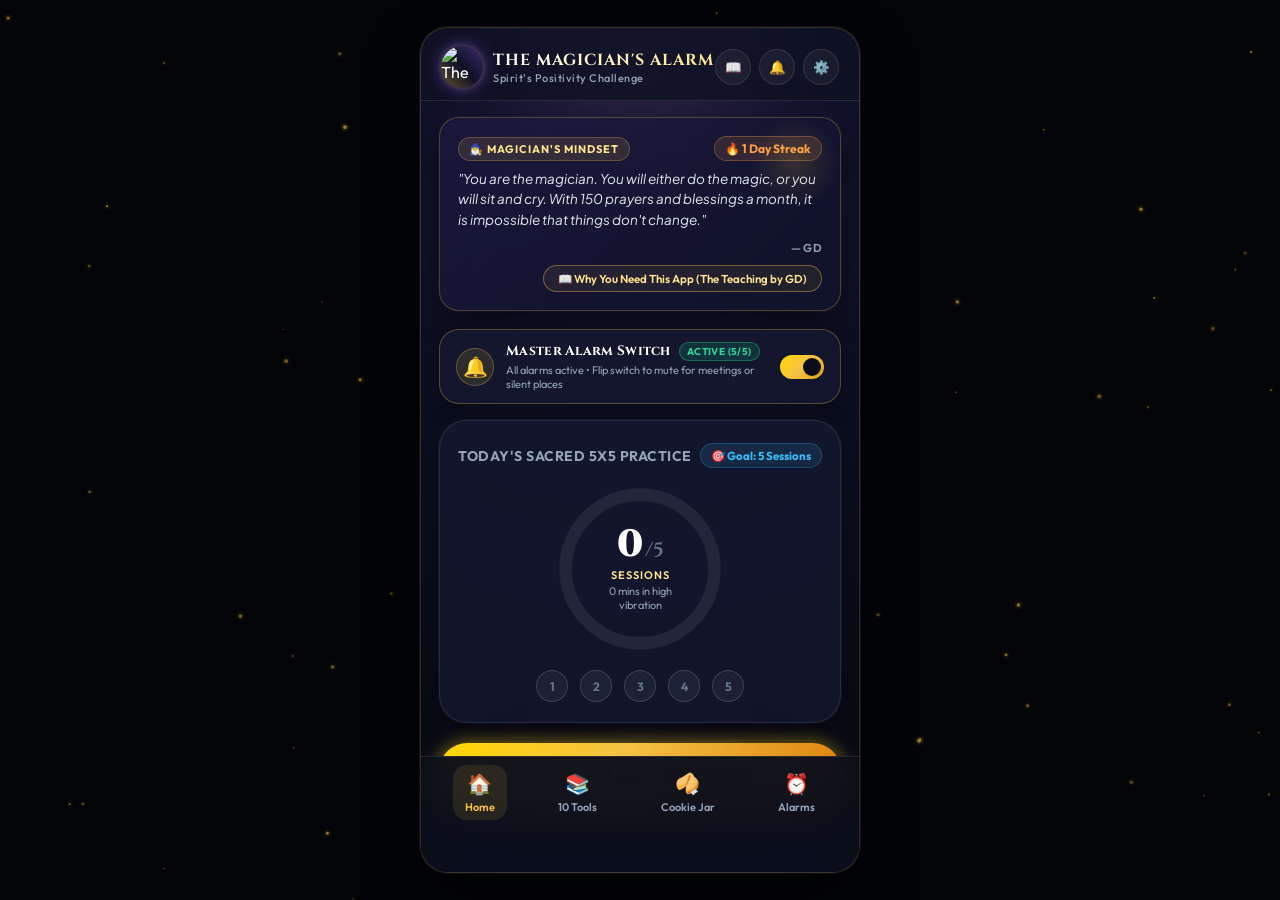
==== commit 03ebae74: "feat(tools): Replace 10 tools with the new 11 positivity processes and update teaching reader to v1." ====
--- a/android-project/app/src/main/assets/index.html
+++ b/android-project/app/src/main/assets/index.html
@@ -757,86 +757,93 @@
         </p>
 
         <div class="teaching-section-heading">
-          <span>✨</span> 3. The 10 Sacred Superpower Tools
+          <span>✨</span> 3. The 11 Sacred Superpower Tools
         </div>
         <p style="margin-bottom: 14px; font-size: 13px; color: var(--text-secondary);">
-          If you are wondering what to do in those five minutes, here are ten options:
+          If you are wondering what to do in those five minutes, here are eleven options:
         </p>
 
         <div class="teaching-tool-card">
-          <div class="teaching-tool-title">1. New Ho’oponopono</div>
+          <div class="teaching-tool-title">1. Be The Goal</div>
           <div class="teaching-tool-desc">
-            <em>"I LOVE you. I SEE you. I HONOR you. I BLESS you."</em> Say these lines with feeling for different people who are in your field of Consciousness. If you are upset with someone, say it three times for that person. You can say this for your house, your business and your child’s school too.
+            What would you feel if your goal was already accomplished? How would you walk on the street? How would you be with your child? How would you meet new people? This feeling is what you hold and amplify for five minutes. Whenever you are struggling with any challenge, you are standing at the starting line. For a few moments, be at the finishing line.
           </div>
         </div>
 
         <div class="teaching-tool-card">
-          <div class="teaching-tool-title">2. Prayer (The Double Request)</div>
+          <div class="teaching-tool-title">2. I Used To Have…</div>
           <div class="teaching-tool-desc">
-            Communicate from the heart to God, Spirit, Babaji, Jesus, Mother Mary, archangels and guides and ask for help in any matter. The highest form of prayer asks for God. It’s a double request: The first part says <em>"I am ready for God, please come."</em> The second part says that <em>"if there’s anything blocking this, please let me see it."</em>
+            Take any current problem you would like to see a shift in, and speak as if it’s been already resolved. Rest in that feeling of relief that it was solved long ago. Feel gratitude at how different your life is now that this issue has been resolved—how much more freedom and ease you feel. Stay with the feeling for a few moments.
           </div>
         </div>
 
         <div class="teaching-tool-card">
-          <div class="teaching-tool-title">3. Forgiveness (Dual-Forgiveness)</div>
+          <div class="teaching-tool-title">3. Thank You God In Advance…</div>
           <div class="teaching-tool-desc">
-            Spirit keeps reminding us: <em>Grievance is the only thing that keeps you away from Heaven.</em> The desire to be angry at God takes away this ever-present Heaven. Forgiveness restores us to Heaven. So if you feel like you are unable to bless or pray for someone, go straight to dual-forgiveness. For example: <em>"I forgive you for being so scared and confused. I forgive me for being so scared and confused."</em>
+            <em>"Thank you God for solving this problem! Thank you God for giving me exactly what I needed!"</em> Speak to God as a happy receiver, not as a beggar. What feelings would you feel if God answered your prayer? Would you be happy, smiling, relaxed and grateful? Feel that now.
           </div>
         </div>
 
         <div class="teaching-tool-card">
-          <div class="teaching-tool-title">4. Gratitude</div>
+          <div class="teaching-tool-title">4. Appreciation</div>
           <div class="teaching-tool-desc">
-            Appreciate what you already have in your life in this moment: a roof over your head, food, family, clothes, money in the bank. That’s better than many on the planet right now. Be grateful for that.
+            Pause and think of the numerous people in your life who serve and support you yet you don't give them a second glance. Is it a junior at work? Is it a security guard? Is it a family member? Give a generous dose of Vitamin A to at least three people who you have rarely or never appreciated. You can do it either in your mind, or through sincere words and actions. Give what you enjoy receiving: acknowledgement and genuine appreciation. In doing so, you utilize the Master Secret of the Universe: Give that which you want most from others.
           </div>
         </div>
 
         <div class="teaching-tool-card">
-          <div class="teaching-tool-title">5. ‘Thank you God for…’ (Advance Manifestation)</div>
+          <div class="teaching-tool-title">5. True Healing Declarations</div>
           <div class="teaching-tool-desc">
-            Thanking God in advance is a manifestation technique to frame your problem as if it’s already solved, even though in ‘reality’ it’s not occurred already. For example: <em>"Thank you God in advance for fixing my knees. Thank you God in advance for making this house situation so easy for me."</em>
+            True Healing Declarations are powerful because they go against the ego’s normal selfish way of thinking and focus on healing both parties. Think of the people in your life and feel the truth of these words as best as you can—<br>
+            • <em>You are the Light. I am the Light.</em><br>
+            • <em>You are complete. I am complete.</em><br>
+            • <em>You are a beautiful creation of God. I am a beautiful creation of God.</em><br>
+            • <em>You deserve perfect happiness. I deserve perfect happiness.</em><br>
+            • <em>You are one with God. I am one with God.</em><br>
+            Allow yourself a minute to create your own declarations specific to your situation afterwards.
           </div>
         </div>
 
         <div class="teaching-tool-card">
-          <div class="teaching-tool-title">6. ‘Wouldn’t it be nice if…’</div>
+          <div class="teaching-tool-title">6. New Ho’oponopono</div>
           <div class="teaching-tool-desc">
-            Instead of pushing others around you and the world to change, gently speak what you wish to see. For example: <em>"Wouldn’t it be nice if my son could love himself instead of feeling guilty? Wouldn’t it be nice if my mother could forgive my father?"</em>
+            <em>"I LOVE you. I SEE you. I HONOR you. I BLESS you."</em> Say these four lines of appreciation with feeling for different people who are in your field of Consciousness. If you are upset with someone, say it at least three times for that person. Self-Ho’oponopono is also very helpful if you are prone to self-judgment. Daily say <em>"I love, I see you, I honor you, I bless you"</em> to yourself and to each part of your body.
           </div>
         </div>
 
         <div class="teaching-tool-card">
-          <div class="teaching-tool-title">7. Affirmations</div>
+          <div class="teaching-tool-title">7. Prayer</div>
           <div class="teaching-tool-desc">
-            Speaking affirmation with quietness and confidence is very powerful. If the mind is in a fighting mood, don’t try to outshout the negativity with your positivity. That’s missing the point. If the resistance is too strong and you can’t bring yourself to think of any affirmations, begin by listening to affirmations for five minutes. Even that will make you feel better.
+            Communicate from the heart to God, Spirit, Babaji, Jesus, Mother Mary, archangels or Spirit guides. Prayer is not about begging, pleading, or convincing God to intervene. True Prayer begins with alignment and gratitude. You don't pray for something, you pray from the state where it already exists—otherwise, you are amplifying lack. A Course in Miracles says the only prayer we need is to see the perfection we already have. So whenever you are stuck, you can say, <em>"Spirit, help me to see this from your perspective. Help me to see this differently."</em> The highest form of prayer asks only for God.
           </div>
         </div>
 
         <div class="teaching-tool-card">
-          <div class="teaching-tool-title">8. Handing It Over</div>
+          <div class="teaching-tool-title">8. Dual Forgiveness</div>
           <div class="teaching-tool-desc">
-            If nothing makes sense, call Spirit in. Surrender the situation. Don’t struggle to solve problems from a split mind which is confused and guilty. Be willing to see the problem—and you as you perceive yourself—are both illusions. Ask Spirit to dissolve all your errors of perception and to restore perfect peace.
+            Grievance is the only thing that keeps you away from Heaven. The desire to hold a grudge takes away this ever-present Heaven. Dual-Sided Forgiveness quickly restores us to Heaven. In dual-sided forgiveness, you forgive the other person for whatever wrong you think they have said or done, and then forgive yourself for the same thing. For example: <em>"I forgive you for being so scared and confused at times. I forgive me for being so scared and confused at times."</em>
           </div>
         </div>
 
         <div class="teaching-tool-card">
-          <div class="teaching-tool-title">9. Blessing</div>
+          <div class="teaching-tool-title">9. Gratitude</div>
           <div class="teaching-tool-desc">
-            Speak blessings for individuals, for the world, even for AI. Whatever you are worried about in the world, you can bless. For example: <em>"May you be happy. May you experience the peace of God."</em>
+            Ask the mind and it will tell you fifty things that are missing in this moment. Ask the Being, the deepest part of you, and it will say nothing is missing—only the mind is telling you a story. Recognising this truth is gratitude. Gratitude is not about comparing yourself to others and feeling superior. Gratitude is seeing there is absolutely nothing missing in this moment. Sit in the space of gratitude for a few minutes: <em>"This moment is fine. I can rest here without begging or chasing anything else."</em> Gratitude is a superpower. Whatever you are grateful for increases in your life. That is the rule of gratitude.
           </div>
         </div>
 
         <div class="teaching-tool-card">
-          <div class="teaching-tool-title">10. Declaring the Highest Truth</div>
+          <div class="teaching-tool-title">10. Wouldn’t It Be Nice If…</div>
           <div class="teaching-tool-desc">
-            At the end of every session, always declare the highest truth for others. Otherwise we sometimes see them as victims even while we are blessing them or praying for them. So we can start with blessings but end with the highest declarations:<br>
-            • <em>I am the Light. You are the Light.</em><br>
-            • <em>I am complete, You are complete.</em><br>
-            • <em>I am a beautiful creation of God. You are a beautiful creation of God.</em><br>
-            • <em>I deserve perfect happiness. You deserve perfect happiness.</em><br>
-            • <em>I am one with God. You are one with God.</em><br>
-            • <em>So you don’t actually need anything—we are just dreaming a dream.</em><br>
-            • <em>May they recognise their oneness and completion and be happy in every situation.</em>
+            We waste our creative potential to create miracles by repeating the same painful loops. Most humans never think what a positive energetic blueprint for a marriage or job or spiritual path could look like. ‘Wouldn't it be nice’ sets up an energetic blueprint of a different imagined future—a positive, joyful, surprising variation. Instead of pushing others around you and the world to change, gently speak the change you wish to see. <em>"Wouldn’t it be nice if my child could love himself instead of feeling guilty? Wouldn’t it be nice if my mother could forgive my father?"</em>
+          </div>
+        </div>
+
+        <div class="teaching-tool-card">
+          <div class="teaching-tool-title">11. Handing It Over</div>
+          <div class="teaching-tool-desc">
+            When nothing makes sense, surrender the situation. Don’t struggle to solve problems from a split mind which is confused and guilty. Be willing to see the problem—and you as you perceive yourself—are both illusions. Ask Spirit to dissolve all your errors of perception and to restore perfect peace. <em>"Spirit, I am feeling angry again, can I hand it over to you for healing?"</em> Let Spirit be the one to solve this problem, focus your intention on peace and joy for everyone involved.<br><br>
+            If it helps, imagine that you are standing on top of a mountain with a large basket, into which you put all your problems. Or you can imagine you are standing in a large meadow with a white bedsheet. In every form of handing it over, you are saying, <em>‘I am not going to struggle to understand this. I am going to leave it to you.’</em> Then relax and do nothing. When you do nothing, your system suddenly becomes receptive.
           </div>
         </div>
 
@@ -844,7 +851,7 @@
           <span>🕯️</span> 4. Sustaining the Power & Being the Lighthouse
         </div>
         <p style="margin-bottom: 12px;">
-          These ten tools should be on hand through the day. The moment you feel a negative feeling coming on, catch one of them. See whichever one helps. You can do just one of these for the full five-minute session, or different combinations, whatever works for you.
+          These eleven tools should be on hand through the day. The moment you feel a negative feeling coming on, catch one of them. See whichever one helps. You can do just one of these for the full five-minute session, or different combinations, whatever works for you.
         </p>
         <p style="margin-bottom: 12px;">
           <strong>How do you know it’s working?</strong> If it’s fake mental positivity or bypassing, you won’t feel it. If the positive rampage is done properly, you get a feeling of the future in that moment. You will feel the joy of it.
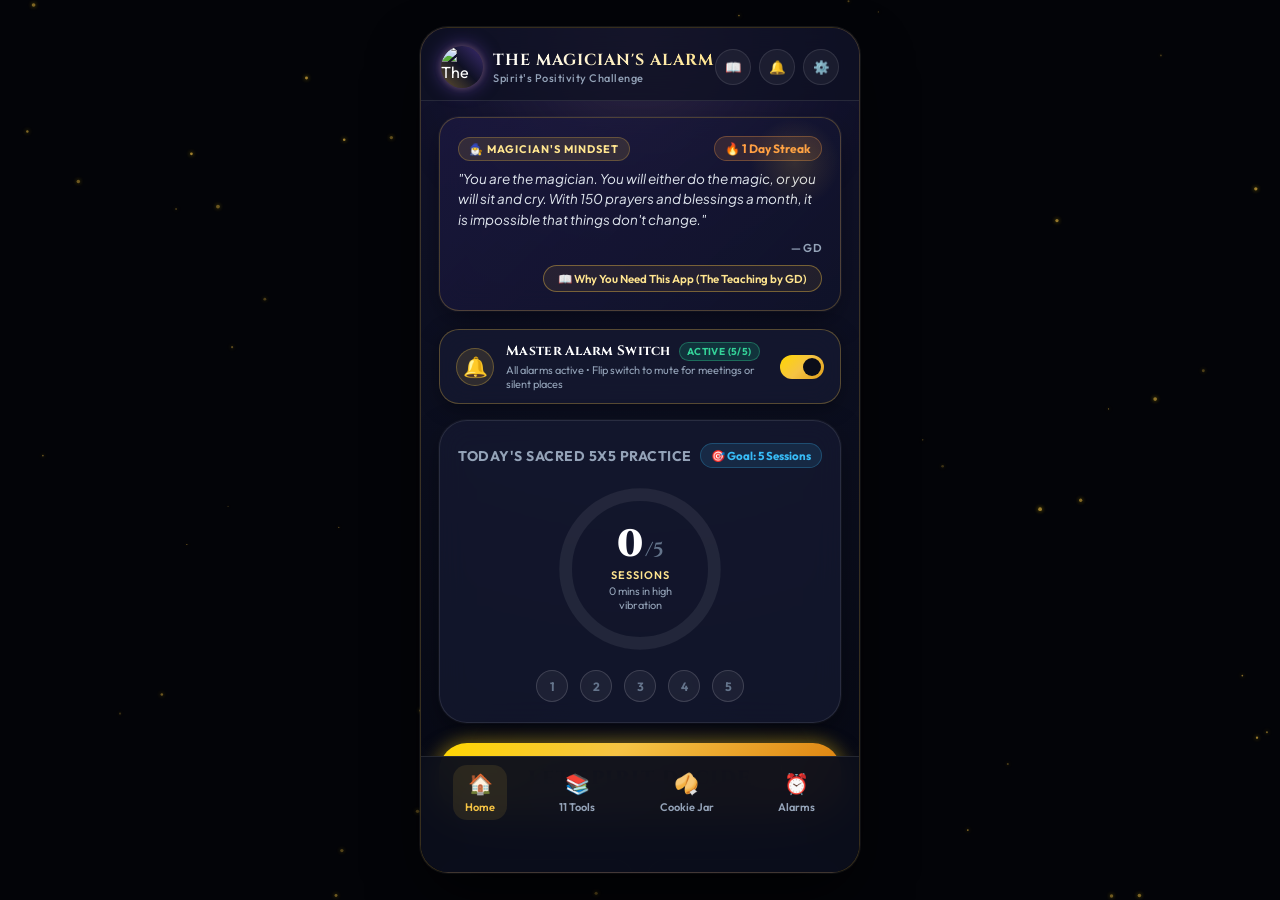
==== commit bd9a0622: "fix(nav): Update bottom navigation and library cards to 11 Tools and bump to v1.0.9" ====
--- a/android-project/app/src/main/assets/index.html
+++ b/android-project/app/src/main/assets/index.html
@@ -172,14 +172,14 @@
             <span>Let Spirit Decide</span>
             <span class="btn-spirit-sparkle">✨</span>
           </button>
-          <div class="spirit-hint">Smart randomizer selects from the 10 Positivity Tools</div>
+          <div class="spirit-hint">Smart randomizer selects from the 11 Positivity Tools</div>
         </div>
 
         <!-- Quick Navigation Cards -->
         <div class="quick-cards-grid">
           <div class="quick-card" onclick="switchView('library-view')">
             <span class="quick-card-icon">📚</span>
-            <span class="quick-card-title">10 Tools Library</span>
+            <span class="quick-card-title">11 Tools Library</span>
             <span class="quick-card-desc">Browse formulas & instructions</span>
           </div>
           <div class="quick-card" onclick="switchView('history-view')">
@@ -287,12 +287,12 @@
 
 
       <!-- ================================================================= -->
-      <!-- 3. 10-TOOL LIBRARY VIEW                                           -->
+      <!-- 3. 11-TOOL LIBRARY VIEW                                           -->
       <!-- ================================================================= -->
       <section id="library-view" class="view-panel">
         <div class="library-header-group">
           <h2 style="font-family: var(--font-serif); font-size: 20px; color: var(--gold-light); margin-bottom: 6px;">
-            The 10 Positivity Tools
+            The 11 Positivity Tools
           </h2>
           <p style="font-size: 12.5px; color: var(--text-secondary); margin-bottom: 14px;">
             Master the sacred instruments to interrupt negativity and create daily miracles.
@@ -315,7 +315,7 @@
           </div>
 
           <div class="category-chips-row">
-            <button class="category-chip active" onclick="renderToolsLibrary('All')">All Tools (10)</button>
+            <button class="category-chip active" onclick="renderToolsLibrary('All')">All Tools (11)</button>
             <button class="category-chip" onclick="renderToolsLibrary('Healing')">Healing & Blessing</button>
             <button class="category-chip" onclick="renderToolsLibrary('Manifestation')">Manifestation</button>
             <button class="category-chip" onclick="renderToolsLibrary('Peace')">Release & Peace</button>
@@ -536,7 +536,7 @@
       </button>
       <button class="nav-item" data-view="library-view" onclick="switchView('library-view')">
         <span class="nav-item-icon">📚</span>
-        <span>10 Tools</span>
+        <span>11 Tools</span>
       </button>
       <button class="nav-item" data-view="history-view" onclick="switchView('history-view')">
         <span class="nav-item-icon">🥠</span>
